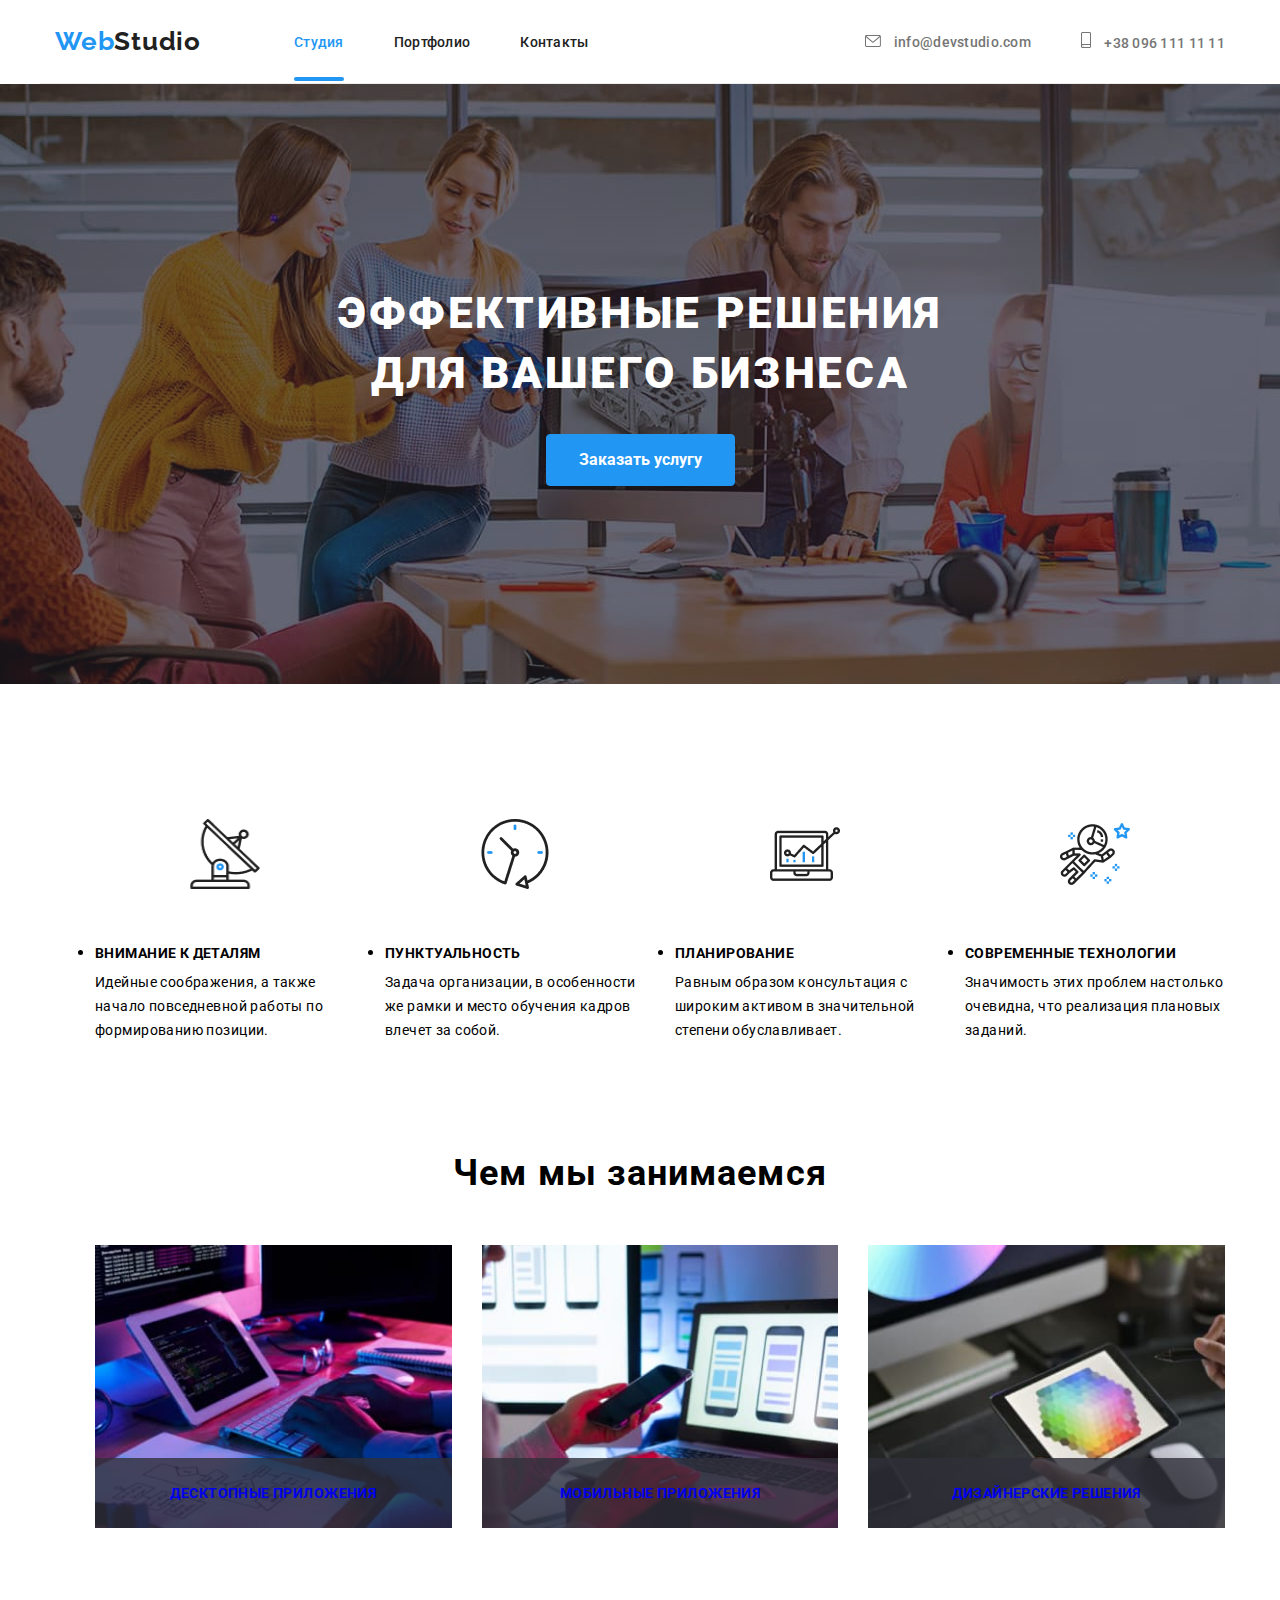
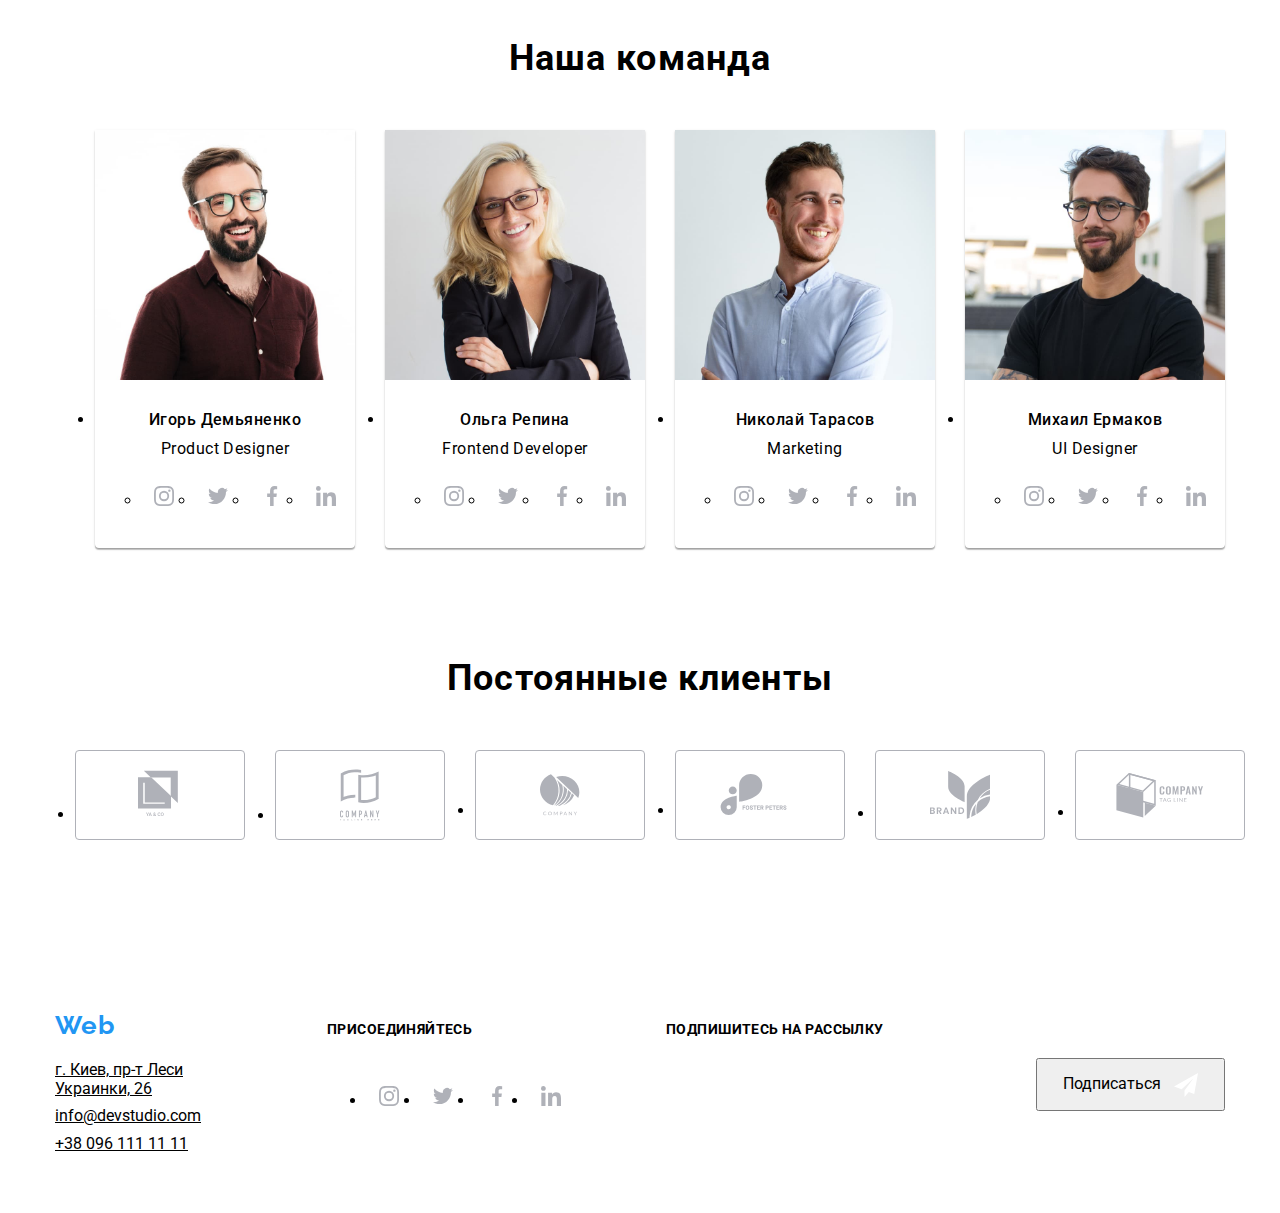
==== index.html @ 20682ffe "Добавляет сасс для героя" ====
<!DOCTYPE html>
<html lang="ru">
  <head>
    <meta charset="UTF-8" />
    <meta name="viewport" content="width=device-width, initial-scale=1.0" />
    <title>WebStudio</title>
    <link
      href="https://fonts.googleapis.com/css2?family=Raleway:wght@700&family=Roboto:wght@400;500;700;900&display=swap"
      rel="stylesheet"
    />
    <link
      rel="stylesheet"
      href="https://cdnjs.cloudflare.com/ajax/libs/modern-normalize/1.0.0/modern-normalize.css"
    />
    <link rel="stylesheet" href="./css/main.min.css" />
    <link rel="stylesheet" href="./css/styles.css" />
  </head>

  <body>
    <header>
      <div class="container header-wrap">
        <nav class="main-nav">
          <a class="logo logo-header" href="/"
            ><span class="logo-color">Web</span>Studio
          </a>
          <ul class="navigation">
            <li class="navigation-item">
              <a class="navigation-link current" href="./index.html">Студия</a>
            </li>
            <li class="navigation-item">
              <a class="navigation-link" href="./portfolio.html">Портфолио</a>
            </li>
            <li class="navigation-item">
              <a class="navigation-link" href="#contacts">Контакты</a>
            </li>
          </ul>
        </nav>
        <ul class="contacts">
          <li class="contacts-item">
            <a class="contacts-link" href="mailto:info@devstudio.com">
              <svg class="contact-icon" width="16" height="12">
                <use href="./images/sprite.svg#icon-envelope"></use>
              </svg>
              info@devstudio.com</a
            >
          </li>
          <li class="contacts-item">
            <a class="contacts-link" href="tel:+380961111111">
              <svg class="contact-icon" width="10" height="16">
                <use href="./images/sprite.svg#icon-smartphone"></use>
              </svg>
              +38 096 111 11 11</a
            >
          </li>
        </ul>
      </div>
    </header>

    <main>
      <!--Hero-->
      <section class="hero">
        <h1 class="hero-title">Эффективные решения для вашего бизнеса</h1>
        <button class="hero-button" type="button" data-modal-open>
          Заказать услугу
        </button>
        <div class="backdrop is-hidden" data-modal>
          <div class="modal">
            <button type="button" class="close-modal" data-modal-close>
              <img src="./images/close-button.svg" alt="Закрыть окно" />
            </button>

            <p class="form-title">Оставьте свои данные, мы вам перезвоним</p>
            <form class="recall-form">
              <div class="form-field">
                <label for="name" class="form-label">Имя</label>
                <input
                  id="name"
                  class="form-input"
                  type="text"
                  name="name"
                  placeholder=" "
                  required
                />
                <svg class="input-icon" width="18" height="18">
                  <use href="./images/sprite.svg#icon-name"></use>
                </svg>
              </div>

              <div class="form-field">
                <label for="tel" class="form-label">Телефон</label>
                <input
                  id="tel"
                  class="form-input"
                  type="tel"
                  name="tel"
                  placeholder=" "
                  required
                />
                <svg class="input-icon" width="18" height="18">
                  <use href="./images/sprite.svg#icon-phone"></use>
                </svg>
              </div>

              <div class="form-field">
                <label for="email" class="form-label">Почта</label>
                <input
                  id="email"
                  class="form-input"
                  type="email"
                  name="email"
                  placeholder=" "
                  required
                />
                <svg class="input-icon" width="18" height="18">
                  <use href="./images/sprite.svg#icon-email"></use>
                </svg>
              </div>

              <div class="form-field">
                <label for="comment" class="form-label">Комментарий</label>
                <textarea
                  id="comment"
                  class="form-comment"
                  name="comment"
                  placeholder="Введите текст"
                ></textarea>
              </div>

              <label class="checkbox-label">
                <input class="custom-checkbox" type="checkbox" />
                <span class="icon"></span>
                Соглашаюсь с рассылкой и принимаю
                <a class="checkbox-link" href="">Условия договора</a>
              </label>

              <button class="button form-button" type="submit">
                Отправить
              </button>
            </form>
          </div>
        </div>
      </section>
      <div></div>
      <!--Benefits-->
      <section class="benefits section">
        <div class="container">
          <h2 class="visually-hidden">Наши преимущества</h2>
          <ul class="list benefit-list">
            <li class="item benefit-item icon-details">
              <h3 class="benefit-title">Внимание к деталям</h3>
              <p class="text benefit-text">
                Идейные соображения, а также начало повседневной работы по
                формированию позиции.
              </p>
            </li>
            <li class="item benefit-item icon-in-time">
              <h3 class="benefit-title">Пунктуальность</h3>
              <p class="text benefit-text">
                Задача организации, в особенности же рамки и место обучения
                кадров влечет за собой.
              </p>
            </li>
            <li class="item benefit-item icon-planning">
              <h3 class="benefit-title">Планирование</h3>
              <p class="text benefit-text">
                Равным образом консультация с широким активом в значительной
                степени обуславливает.
              </p>
            </li>
            <li class="item benefit-item icon-technology">
              <h3 class="benefit-title">Современные технологии</h3>
              <p class="text benefit-text">
                Значимость этих проблем настолько очевидна, что реализация
                плановых заданий.
              </p>
            </li>
          </ul>
        </div>
      </section>
      <!--Projects-->
      <section class="section">
        <div class="container">
          <h2 class="work-title">Чем мы занимаемся</h2>
          <ul class="list work-list">
            <li class="item work-item">
              <a class="link" href="">
                <img
                  src="./images/code.jpg"
                  alt="Фото как мы пишем код"
                  width="370"
                  height="294"
                />
                <p class="work-description">Десктопные приложения</p>
              </a>
            </li>
            <li class="item work-item">
              <a class="link" href="">
                <img
                  src="./images/mobile.jpg"
                  alt="Фото как пишем на мобильный устройства"
                  width="370"
                  height="294"
                />
                <p class="work-description">Мобильные приложения</p>
              </a>
            </li>
            <li class="item work-item">
              <a class="link" href="">
                <img
                  src="./images/grafic.jpg"
                  alt="Фото нашей графики"
                  width="370"
                  height="294"
                />
                <p class="work-description">Дизайнерские решения</p>
              </a>
            </li>
          </ul>
        </div>
      </section>
      <!--Our team-->
      <section class="team section">
        <div class="container">
          <h2 class="team-title">Наша команда</h2>
          <ul class="list team-list">
            <li class="item">
              <img
                class="team-photo"
                src="./images/demyanenko.jpg"
                alt="На фото Игорь Демьяненко"
                width="270"
                height="260"
              />
              <h3 class="name-title">Игорь Демьяненко</h3>
              <p class="text profession">Product Designer</p>
              <ul class="list social-list">
                <li class="social-item">
                  <a
                    class="social-link"
                    href="https://www.instagram.com/"
                    aria-label="Instagram"
                    target="_blank"
                    rel="noopener noreferrer"
                  >
                    <svg class="social-icon" width="20" height="20">
                      <use href="./images/sprite.svg#icon-instagram"></use>
                    </svg>
                  </a>
                </li>
                <li class="social-item">
                  <a
                    class="social-link"
                    href="https://twitter.com/"
                    aria-label="Twitter"
                    target="_blank"
                    rel="noopener noreferrer"
                  >
                    <svg class="social-icon" width="20" height="20">
                      <use href="./images/sprite.svg#icon-twitter"></use>
                    </svg>
                  </a>
                </li>
                <li class="social-item">
                  <a
                    class="social-link"
                    href="https://www.facebook.com/"
                    aria-label="Facebook"
                    target="_blank"
                    rel="noopener noreferrer"
                  >
                    <svg class="social-icon" width="20" height="20">
                      <use href="./images/sprite.svg#icon-facebook"></use>
                    </svg>
                  </a>
                </li>
                <li class="social-item">
                  <a
                    class="social-link"
                    href="https://www.linkedin.com/"
                    aria-label="Linkedin"
                    target="_blank"
                    rel="noopener noreferrer"
                  >
                    <svg class="social-icon" width="20" height="20">
                      <use href="./images/sprite.svg#icon-linkedin"></use>
                    </svg>
                  </a>
                </li>
              </ul>
            </li>
            <li class="item">
              <img
                class="team-photo"
                src="./images/repina.jpg"
                alt="На фото Ольга Репина"
                width="270"
                height="260"
              />
              <h3 class="name-title">Ольга Репина</h3>
              <p class="text profession">Frontend Developer</p>
              <ul class="list social-list">
                <li class="social-item">
                  <a
                    class="social-link"
                    href="https://www.instagram.com/"
                    aria-label="Instagram"
                    target="_blank"
                    rel="noopener noreferrer"
                  >
                    <svg class="social-icon" width="20" height="20">
                      <use href="./images/sprite.svg#icon-instagram"></use>
                    </svg>
                  </a>
                </li>
                <li class="social-item">
                  <a
                    class="social-link"
                    href="https://twitter.com/"
                    aria-label="Twitter"
                    target="_blank"
                    rel="noopener noreferrer"
                  >
                    <svg class="social-icon" width="20" height="20">
                      <use href="./images/sprite.svg#icon-twitter"></use>
                    </svg>
                  </a>
                </li>
                <li class="social-item">
                  <a
                    class="social-link"
                    href="https://www.facebook.com/"
                    aria-label="Facebook"
                    target="_blank"
                    rel="noopener noreferrer"
                  >
                    <svg class="social-icon" width="20" height="20">
                      <use href="./images/sprite.svg#icon-facebook"></use>
                    </svg>
                  </a>
                </li>
                <li class="social-item">
                  <a
                    class="social-link"
                    href="https://www.linkedin.com/"
                    aria-label="Linkedin"
                    target="_blank"
                    rel="noopener noreferrer"
                  >
                    <svg class="social-icon" width="20" height="20">
                      <use href="./images/sprite.svg#icon-linkedin"></use>
                    </svg>
                  </a>
                </li>
              </ul>
            </li>
            <li class="item">
              <img
                class="team-photo"
                src="./images/tarasov.jpg"
                alt="На фото Николай Тарасов"
                width="270"
                height="260"
              />
              <h3 class="name-title">Николай Тарасов</h3>
              <p class="text profession">Marketing</p>
              <ul class="list social-list">
                <li class="social-item">
                  <a
                    class="social-link"
                    href="https://www.instagram.com/"
                    aria-label="Instagram"
                    target="_blank"
                    rel="noopener noreferrer"
                  >
                    <svg class="social-icon" width="20" height="20">
                      <use href="./images/sprite.svg#icon-instagram"></use>
                    </svg>
                  </a>
                </li>
                <li class="social-item">
                  <a
                    class="social-link"
                    href="https://twitter.com/"
                    aria-label="Twitter"
                    target="_blank"
                    rel="noopener noreferrer"
                  >
                    <svg class="social-icon" width="20" height="20">
                      <use href="./images/sprite.svg#icon-twitter"></use>
                    </svg>
                  </a>
                </li>
                <li class="social-item">
                  <a
                    class="social-link"
                    href="https://www.facebook.com/"
                    aria-label="Facebook"
                    target="_blank"
                    rel="noopener noreferrer"
                  >
                    <svg class="social-icon" width="20" height="20">
                      <use href="./images/sprite.svg#icon-facebook"></use>
                    </svg>
                  </a>
                </li>
                <li class="social-item">
                  <a
                    class="social-link"
                    href="https://www.linkedin.com/"
                    aria-label="Linkedin"
                    target="_blank"
                    rel="noopener noreferrer"
                  >
                    <svg class="social-icon" width="20" height="20">
                      <use href="./images/sprite.svg#icon-linkedin"></use>
                    </svg>
                  </a>
                </li>
              </ul>
            </li>
            <li class="item">
              <img
                class="team-photo"
                src="./images/ermakov.jpg"
                alt="На фото Михаил Ермаков"
                width="270"
                height="260"
              />
              <h3 class="name-title">Михаил Ермаков</h3>
              <p class="text profession">UI Designer</p>
              <ul class="list social-list">
                <li class="social-item">
                  <a
                    class="social-link"
                    href="https://www.instagram.com/"
                    aria-label="Instagram"
                    target="_blank"
                    rel="noopener noreferrer"
                  >
                    <svg class="social-icon" width="20" height="20">
                      <use href="./images/sprite.svg#icon-instagram"></use>
                    </svg>
                  </a>
                </li>
                <li class="social-item">
                  <a
                    class="social-link"
                    href="https://twitter.com/"
                    aria-label="Twitter"
                    target="_blank"
                    rel="noopener noreferrer"
                  >
                    <svg class="social-icon" width="20" height="20">
                      <use href="./images/sprite.svg#icon-twitter"></use>
                    </svg>
                  </a>
                </li>
                <li class="social-item">
                  <a
                    class="social-link"
                    href="https://www.facebook.com/"
                    aria-label="Facebook"
                    target="_blank"
                    rel="noopener noreferrer"
                  >
                    <svg class="social-icon" width="20" height="20">
                      <use href="./images/sprite.svg#icon-facebook"></use>
                    </svg>
                  </a>
                </li>
                <li class="social-item">
                  <a
                    class="social-link"
                    href="https://www.linkedin.com/"
                    aria-label="Linkedin"
                    target="_blank"
                    rel="noopener noreferrer"
                  >
                    <svg class="social-icon" width="20" height="20">
                      <use href="./images/sprite.svg#icon-linkedin"></use>
                    </svg>
                  </a>
                </li>
              </ul>
            </li>
          </ul>
        </div>
      </section>
      <!--Regular customer-->
      <section class="section">
        <div class="container">
          <h2 class="customer-title">Постоянные клиенты</h2>
          <ul class="list customer-list">
            <li class="customer-item">
              <a href="" class="link customer-link">
                <svg class="customer-icon" width="44" height="50">
                  <use href="./images/sprite.svg#icon-logo_1"></use>
                </svg>
              </a>
            </li>
            <li class="customer-item">
              <a href="" class="link customer-link">
                <svg class="customer-icon" width="40" height="52">
                  <use href="./images/sprite.svg#icon-logo_2"></use>
                </svg>
              </a>
            </li>
            <li class="customer-item">
              <a href="" class="link customer-link">
                <svg class="customer-icon" width="40" height="42">
                  <use href="./images/sprite.svg#icon-logo_3"></use>
                </svg>
              </a>
            </li>
            <li class="customer-item">
              <a href="" class="link customer-link">
                <svg class="customer-icon" width="80" height="42">
                  <use href="./images/sprite.svg#icon-logo_4"></use>
                </svg>
              </a>
            </li>
            <li class="customer-item">
              <a href="" class="link customer-link">
                <svg class="customer-icon" width="60" height="48">
                  <use href="./images/sprite.svg#icon-logo_5"></use>
                </svg>
              </a>
            </li>
            <li class="customer-item">
              <a href="" class="link customer-link">
                <svg class="customer-icon" width="88" height="45">
                  <use href="./images/sprite.svg#icon-logo_6"></use>
                </svg>
              </a>
            </li>
          </ul>
        </div>
      </section>
    </main>
    <!--Footer-->
    <footer>
      <div class="container flex">
        <div class="footer-wrap contact-wrap" id="contacts">
          <a class="link logo logo-footer" href="/">
            <span class="logo-color">Web</span>Studio
          </a>
          <address>
            <a
              class="address link"
              href="https://goo.gl/maps/uTAoeyb3CEd54Pja7"
              target="_blank"
              >г. Киев, пр-т Леси Украинки, 26</a
            >
          </address>
          <a class="footer-contact link" href="mailto:info@devstudio.com"
            >info@devstudio.com</a
          >
          <a class="footer-contact link" href="tel:+380961111111"
            >+38 096 111 11 11</a
          >
        </div>
        <div class="join-us footer-wrap">
          <p class="join-us-text">присоединяйтесь</p>
          <ul class="list social-list">
            <li class="social-item">
              <a
                class="social-link"
                href="https://www.instagram.com/"
                aria-label="Instagram"
                target="_blank"
                rel="noopener noreferrer"
              >
                <svg class="social-icon" width="20" height="20">
                  <use href="./images/sprite.svg#icon-instagram"></use>
                </svg>
              </a>
            </li>
            <li class="social-item">
              <a
                class="social-link"
                href="https://twitter.com/"
                aria-label="Twitter"
                target="_blank"
                rel="noopener noreferrer"
              >
                <svg class="social-icon" width="20" height="20">
                  <use href="./images/sprite.svg#icon-twitter"></use>
                </svg>
              </a>
            </li>
            <li class="social-item">
              <a
                class="social-link"
                href="https://www.facebook.com/"
                aria-label="Facebook"
                target="_blank"
                rel="noopener noreferrer"
              >
                <svg class="social-icon" width="20" height="20">
                  <use href="./images/sprite.svg#icon-facebook"></use>
                </svg>
              </a>
            </li>
            <li class="social-item">
              <a
                class="social-link"
                href="https://www.linkedin.com/"
                aria-label="Linkedin"
                target="_blank"
                rel="noopener noreferrer"
              >
                <svg class="social-icon" width="20" height="20">
                  <use href="./images/sprite.svg#icon-linkedin"></use>
                </svg>
              </a>
            </li>
          </ul>
        </div>
        <div class="footer-wrap subscribe">
          <p class="subscribe-text">Подпишитесь на рассылку</p>
          <div class="subscribe-wrap">
            <input class="subscribe-input" type="email" placeholder="E-mail" />
            <button class="button subscribe-btn" type="button">
              Подписаться
              <svg class="icon-send" width="24" height="24">
                <use href="./images/sprite.svg#icon-send"></use>
              </svg>
            </button>
          </div>
        </div>
      </div>
    </footer>

    <script src="./js/modal.js"></script>
  </body>
</html>
---- css/main.min.css ----
.navigation-link,.logo,.contacts-link{text-decoration:none;-webkit-transition:color 250ms cubic-bezier(0.4, 0, 0.2, 1);transition:color 250ms cubic-bezier(0.4, 0, 0.2, 1)}.navigation,.contacts{padding:0;margin:0;list-style:none}.hero-button,.form-button{display:inline-block;padding-top:10px;padding-bottom:10px;font-weight:700;font-size:16px;line-height:1.87;color:#fff;background-color:#2196f3;border:1px solid #2196f3;border-radius:4px;-webkit-transition:background-color 250ms cubic-bezier(0.4, 0, 0.2, 1),color 250ms cubic-bezier(0.4, 0, 0.2, 1);transition:background-color 250ms cubic-bezier(0.4, 0, 0.2, 1),color 250ms cubic-bezier(0.4, 0, 0.2, 1)}html{-webkit-box-sizing:border-box;box-sizing:border-box}*,*::before,*::after{-webkit-box-sizing:inherit;box-sizing:inherit}h1,h2,h3,h4,h5{margin-top:0}p{margin:0}img{display:block;max-width:100%;height:auto}body{font-family:"Roboto", sans-serif;color:var(--title-text-color);background-color:var(--white)}.container{padding-right:15px;padding-left:15px;margin-right:auto;margin-left:auto;width:1200px}.header-wrap{display:-webkit-box;display:-ms-flexbox;display:flex;-webkit-box-pack:center;-ms-flex-pack:center;justify-content:center;-webkit-box-align:center;-ms-flex-align:center;align-items:center;border-bottom:1px solid #ececec}.main-nav{display:-webkit-box;display:-ms-flexbox;display:flex;-webkit-box-pack:none;-ms-flex-pack:none;justify-content:none;-webkit-box-align:center;-ms-flex-align:center;align-items:center}.navigation{display:-webkit-box;display:-ms-flexbox;display:flex;margin-left:93px}.navigation-item:not(:last-child){margin-right:50px}.navigation-link{position:relative;display:block;padding-top:32px;padding-bottom:32px;font-weight:500;font-size:14px;line-height:1.142;letter-spacing:0.02em;color:#212121}.navigation-link:hover,.navigation-link:focus{color:#2196f3}.navigation-link::after{position:absolute;bottom:0;left:0;content:"";display:block;width:100%;height:4px;background-color:#2196f3;border-radius:2px;-webkit-transform:scale(0);transform:scale(0);-webkit-transition:-webkit-transform 250ms cubic-bezier(0.4, 0, 0.2, 1);transition:-webkit-transform 250ms cubic-bezier(0.4, 0, 0.2, 1);transition:transform 250ms cubic-bezier(0.4, 0, 0.2, 1);transition:transform 250ms cubic-bezier(0.4, 0, 0.2, 1), -webkit-transform 250ms cubic-bezier(0.4, 0, 0.2, 1)}.navigation-link.current{color:#2196f3}.navigation-link:hover::after,.navigation-link.current::after{-webkit-transform:scale(1);transform:scale(1)}.logo{font-family:"Raleway", sans-serif;font-weight:700;font-size:26px;line-height:1.192;letter-spacing:0.03em}.logo-color{color:#2196f3}.logo-header{color:#212121}.logo-footer{color:#fff;margin-bottom:20px}.contacts{display:-webkit-box;display:-ms-flexbox;display:flex;-webkit-box-pack:none;-ms-flex-pack:none;justify-content:none;-webkit-box-align:center;-ms-flex-align:center;align-items:center;margin-left:auto}.contacts-item+.contacts-item{margin-left:50px}.contacts-link{display:block;padding-top:32px;padding-bottom:32px;font-weight:500;font-size:14px;line-height:1.142;letter-spacing:0.02em;color:#757575}.contacts-link:hover,.contacts-link:focus{color:#2196f3}.contact-icon{margin-right:10px;fill:currentColor}.hero{height:600px;max-width:1600px;margin-right:auto;margin-left:auto;padding-top:200px;padding-bottom:200px;text-align:center;background-color:#2f303a;background-image:-webkit-gradient(linear, left top, right top, from(rgba(47,48,58,0.4)), to(rgba(47,48,58,0.4))),url("../images/hero_optimazed.jpg");background-image:linear-gradient(to right, rgba(47,48,58,0.4), rgba(47,48,58,0.4)),url("../images/hero_optimazed.jpg");background-repeat:no-repeat;background-size:cover;background-position:center}.hero-title{width:696px;margin-right:auto;margin-left:auto;margin-bottom:30px;font-weight:900;font-size:44px;line-height:1.36;letter-spacing:0.06em;text-transform:uppercase;color:#fff}.hero-button{padding-right:32px;padding-left:32px;color:#fff}.hero-button:hover,.hero-button:focus{color:#2196f3;background-color:#fff}.backdrop{position:fixed;z-index:3;left:0;top:0;width:100%;height:100%;background-color:rgba(0,0,0,0.2);opacity:1;-webkit-transition:opacity 250ms cubic-bezier(0.4, 0, 0.2, 1);transition:opacity 250ms cubic-bezier(0.4, 0, 0.2, 1)}.backdrop.is-hidden{opacity:0;pointer-events:none}.modal{position:absolute;z-index:5;left:50%;top:50%;-webkit-transform:translate(-50%, -50%) scale(1);transform:translate(-50%, -50%) scale(1);min-width:528px;min-height:581px;padding:40px;background-color:#fff;-webkit-box-shadow:0px 1px 3px rgba(0,0,0,0.12),0px 1px 1px rgba(0,0,0,0.14),0px 2px 1px rgba(0,0,0,0.2);box-shadow:0px 1px 3px rgba(0,0,0,0.12),0px 1px 1px rgba(0,0,0,0.14),0px 2px 1px rgba(0,0,0,0.2);border-radius:4px;-webkit-transition:-webkit-transform 250ms cubic-bezier(0.4, 0, 0.2, 1);transition:-webkit-transform 250ms cubic-bezier(0.4, 0, 0.2, 1);transition:transform 250ms cubic-bezier(0.4, 0, 0.2, 1);transition:transform 250ms cubic-bezier(0.4, 0, 0.2, 1), -webkit-transform 250ms cubic-bezier(0.4, 0, 0.2, 1)}.backdrop.is-hidden .modal{-webkit-transform:translate(-50%, -50%) scale(0.5);transform:translate(-50%, -50%) scale(0.5)}.close-modal{position:absolute;right:8px;top:8px;width:30px;height:30px;display:-webkit-box;display:-ms-flexbox;display:flex;-webkit-box-pack:center;-ms-flex-pack:center;justify-content:center;-webkit-box-align:center;-ms-flex-align:center;align-items:center;background-color:#fff;border-radius:50%;border:1px solid rgba(0,0,0,0.1)}.close-modal:hover{background-color:#2196f3}.form-title{margin-bottom:12px;font-weight:700;font-size:20px;line-height:1.5;letter-spacing:0.03em;color:#212121}.recall-form{text-align:left}.form-field{position:relative;margin-bottom:10px}.form-field:nth-last-of-type(2){margin-bottom:20px}.form-label{display:inline-block;margin-bottom:4px;font-size:12px;line-height:1.16;letter-spacing:0.01em;color:#757575}.form-input{width:100%;padding:12px;padding-left:42px;-webkit-transition:250ms cubic-bezier(0.4, 0, 0.2, 1);transition:250ms cubic-bezier(0.4, 0, 0.2, 1);border:1px solid rgba(33,33,33,0.2);-webkit-box-sizing:border-box;box-sizing:border-box;border-radius:4px}.form-input:focus,.form-input:hover{cursor:pointer;border:1px solid #2196f3}.form-input:focus{outline:1px auto #2196f3}.form-comment{width:100%;height:120px;-webkit-transition:250ms cubic-bezier(0.4, 0, 0.2, 1);transition:250ms cubic-bezier(0.4, 0, 0.2, 1);resize:none;padding:12px;border:1px solid rgba(33,33,33,0.2);-webkit-box-sizing:border-box;box-sizing:border-box;border-radius:4px}.form-comment:focus,.form-comment:hover{cursor:pointer;border:1px solid #2196f3}.form-comment:focus{outline:1px auto #2196f3}.form-comment::-webkit-input-placeholder{font-size:14px;line-height:1.14;letter-spacing:0.01em;color:rgba(117,117,117,0.5)}.form-comment:-ms-input-placeholder{font-size:14px;line-height:1.14;letter-spacing:0.01em;color:rgba(117,117,117,0.5)}.form-comment::-ms-input-placeholder{font-size:14px;line-height:1.14;letter-spacing:0.01em;color:rgba(117,117,117,0.5)}.form-comment::placeholder{font-size:14px;line-height:1.14;letter-spacing:0.01em;color:rgba(117,117,117,0.5)}.input-icon{position:absolute;left:15px;top:35px}.form-input:focus ~ .input-icon,.form-input:hover ~ .input-icon{fill:#2196f3}.form-button{display:block;margin-left:auto;margin-right:auto;padding-right:54px;padding-left:54px;-webkit-box-shadow:0px 4px 4px rgba(0,0,0,0.15);box-shadow:0px 4px 4px rgba(0,0,0,0.15)}
/*# sourceMappingURL=main.min.css.map */
---- css/styles.css ----
/* Палитра
цвет текста color: #757575;
цвет заголовков color: #212121;
цвет акцента color: #2196F3;
цвет фона main: #E5E5E5;
цвет шапки и заголовка героя:#FFFFFF;
цвет фона футера и геря: #2F303A;
цвет фильтров:#F5F4FA;
цвет контактов в футере:rgba(255, 255, 255, 0.6);
 */

/* :root {
  --primary-text-color: #757575;
  --title-text-color: #212121;
  --accent-color: #2196f3;
  --white: #ffffff;
  --footer-contact-color: rgba(255, 255, 255, 0.6);
  --bg-dark: #2f303a;
  --secondary-bg-color: #f5f4fa;
} */

/* html {
  box-sizing: border-box;
}

*,
*::before,
*::after {
  box-sizing: inherit;
} */

/* h1,
h2,
h3,
h4,
h5 {
  margin-top: 0;
}

p {
  margin: 0;
}

img {
  display: block;
  max-width: 100%;
  height: auto;
}

body {
  font-family: "Roboto", sans-serif;
  color: var(--title-text-color);

  background-color: var(--white);
}

.link {
  text-decoration: none;

  transition: color 250ms cubic-bezier(0.4, 0, 0.2, 1);
}

.list {
  padding: 0;
  margin: 0;

  list-style: none;
}

.container {
  padding-right: 15px;
  padding-left: 15px;
  margin-right: auto;
  margin-left: auto;

  width: 1200px;
} */

/* .logo-color {
  color: var(--accent-color);
} */

/* .logo {
  font-family: "Raleway", sans-serif;
  font-weight: 700;
  font-size: 26px;
  line-height: 1.192;
  letter-spacing: 0.03em;
} */
/* .logo-header {
  color: var(--title-text-color);
} */

/* .navigation {
  display: flex;
  margin-left: 93px;
} */

/* .navigation-item:not(:last-child) {
  margin-right: 50px;
} */

/* .navigation-link, */
/* .contacts-link {
  display: block;
  padding-top: 32px;
  padding-bottom: 32px;
} */

/* .navigation-link {
  position: relative;
} */

/* .navigation-link:hover::after,
.navigation-link.current::after {
  transform: scale(1);
} */

/* .navigation-link.current {
  color: var(--accent-color);
} */

/* .navigation-link::after {
  position: absolute;
  bottom: 0;
  left: 0;
  content: "";
  display: block;
  width: 100%;
  height: 4px;

  background-color: var(--accent-color);
  border-radius: 2px;
  transform: scale(0);
  transition: transform 250ms cubic-bezier(0.4, 0, 0.2, 1);
} */

.text {
  color: var(--primary-text-color);
}

/* .contacts {
  display: flex;
  margin-left: auto;
  align-items: center;
} */

/* .contacts-item + .contacts-item {
  margin-left: 50px;
} */

/* .contacts-link {
  color: var(--primary-text-color);
} */

/* .navigation-link, */
/* .contacts-link {
  font-weight: 500;
  font-size: 14px;
  line-height: 1.142;
  letter-spacing: 0.02em;
} */

/* .contact-icon {
  margin-right: 10px;

  fill: currentColor;
} */

/* .navigation-link:hover,
.contacts-link:hover, */
/* .navigation-link:focus, */
/* .contacts-link:focus {
  color: var(--accent-color);
} */

/* .main-nav {
  display: flex;
  align-items: center;
} */

/* .header-wrap {
  display: flex;
  align-items: center;

  border-bottom: 1px solid #ececec;
} */

.address
/* .logo-footer  */ {
  color: var(--white);
}

/* .logo-footer {
  margin-bottom: 20px;
} */

.address {
  display: inline-block;

  font-style: normal;
}
.footer-contact {
  color: var(--footer-contact-color);
}

.address,
.footer-contact:not(:last-child) {
  margin-bottom: 9px;
}

.footer-contact:hover,
.address:hover,
.footer-contact:focus,
.address:focus {
  color: var(--accent-color);
}

footer {
  padding-top: 60px;
  padding-bottom: 60px;

  background-color: var(--bg-dark);
}

.footer-wrap {
  display: flex;
  flex-direction: column;
}

.contact-wrap {
  margin-right: 70px;
}

.join-us {
  margin-right: 93px;
}
.join-us-text,
.subscribe-text {
  margin-bottom: 20px;

  font-weight: 700;
  font-size: 14px;
  line-height: 1.14;
  letter-spacing: 0.03em;
  text-transform: uppercase;

  color: var(--white);
}

.join-us .social-link {
  --color1: var(--white);
  background-color: rgba(255, 255, 255, 0.1);

  transition: color 250ms cubic-bezier(0.4, 0, 0.2, 1),
    background-color 250ms cubic-bezier(0.4, 0, 0.2, 1);
}

.subscribe-input {
  width: 358px;
  padding: 16px;
  color: var(--white);

  background-color: transparent;
  border: 1px solid rgba(255, 255, 255, 0.3);
  border-radius: 4px;
}

.subscribe-input::placeholder {
  font-size: 16px;
  line-height: 1.25;

  letter-spacing: 0.03em;

  color: rgba(255, 255, 255, 0.6);
}

.subscribe {
  margin-right: auto;
}

.subscribe-wrap {
  display: flex;
}
.subscribe-btn {
  position: relative;
  display: inline-block;

  margin-left: 12px;
  padding-left: 25px;
  padding-right: 62px;

  transition: color 250ms cubic-bezier(0.4, 0, 0.2, 1),
    background-color 250ms cubic-bezier(0.4, 0, 0.2, 1);
}

.subscribe-btn:hover,
.subscribe-btn:focus,
.subscribe-btn:hover .icon-send,
.subscribe-btn:focus .icon-send {
  color: var(--accent-color);
  background-color: var(--white);
  --color2: var(--accent-color);
}

.icon-send {
  position: absolute;

  top: 50%;
  right: 25px;
  transform: translateY(-50%);

  transition: 250ms cubic-bezier(0.4, 0, 0.2, 1);
}

/* .hero-title, */
/* .hero-button {
  color: var(--white);
} */

/* .hero-title {
  width: 696px;

  margin-right: auto;
  margin-left: auto;
  margin-bottom: 30px;

  font-weight: 900;
  font-size: 44px;
  line-height: 1.36;
  letter-spacing: 0.06em;
  text-transform: uppercase;
} */

/* .button {
  display: inline-block;

  padding-top: 10px;
  padding-bottom: 10px;

  font-weight: 700;
  font-size: 16px;
  line-height: 1.87;
  color: var(--white);

  background-color: var(--accent-color);
  border: 1px solid var(--accent-color);
  border-radius: 4px;

  transition: background-color 250ms cubic-bezier(0.4, 0, 0.2, 1),
    color 250ms cubic-bezier(0.4, 0, 0.2, 1);
} */

/* .hero-button:hover,
.hero-button:focus {
  color: var(--accent-color);
  background-color: var(--white);
} */

/* .hero-button {
  padding-right: 32px;
  padding-left: 32px;
} */

/* .hero {
  height: 600px;
  max-width: 1600px;
  margin-right: auto;
  margin-left: auto;

  padding-top: 200px;
  padding-bottom: 200px;

  text-align: center;

  background-color: var(--bg-dark);
  background-image: linear-gradient(
      to right,
      rgba(47, 48, 58, 0.4),
      rgba(47, 48, 58, 0.4)
    ),
    url("../images/hero_optimazed.jpg");
  background-repeat: no-repeat;
  background-size: cover;
  background-position: center;
} */

.benefits .visually-hidden,
.gallery .visually-hidden {
  position: absolute !important;
  clip: rect(1px 1px 1px 1px);
  clip: rect(1px, 1px, 1px, 1px);
  padding: 0 !important;
  border: 0 !important;
  height: 1px !important;
  width: 1px !important;
  overflow: hidden;
}

.section.benefits,
.section.gallery {
  padding-top: 94px;
}
.section {
  padding-bottom: 94px;
}

.benefit-title {
  margin-bottom: 10px;
  margin-top: 30px;

  font-weight: 700;
  font-size: 14px;
  line-height: 1.142;
  letter-spacing: 0.03em;
  text-transform: uppercase;
}

.benefit-text {
  margin-bottom: 0;

  font-size: 14px;
  line-height: 1.71;
  letter-spacing: 0.03em;
}

.benefit-list {
  display: flex;
  flex-wrap: wrap;
}

.benefit-list > .item {
  width: calc((100% - 90px) / 4);
}

.benefit-list .item + .item {
  margin-left: 30px;
}

.benefit-item::before {
  display: block;
  height: 120px;
  content: "";

  background-color: var(--secondary-bg-color);
  background-repeat: no-repeat;
  background-position: center;
  background-size: 70px 70px;

  border-radius: 4px;
}

.icon-details::before {
  background-image: url("../images/antena.png");
}

.icon-in-time::before {
  background-image: url("../images/clock.png");
}

.icon-planning::before {
  background-image: url("../images/diagram.png");
}

.icon-technology::before {
  background-image: url("../images/astronaut.png");
}

.work-item {
  position: relative;
  z-index: 1;
}

.work-description {
  position: absolute;
  z-index: 2;
  left: 0;
  bottom: 0;

  display: flex;
  justify-content: center;
  align-items: center;
  height: 70px;
  width: 100%;

  font-weight: 700;
  font-size: 14px;
  line-height: 1.142;
  letter-spacing: 0.03em;
  text-transform: uppercase;

  color: var(--white);

  background-color: rgba(47, 48, 58, 0.8);
}

.team {
  background-color: var(--secondary-bg-color);
}

.team-photo {
  margin-bottom: 30px;
}

.name-title {
  margin-bottom: 10px;
}

.team-list {
  display: flex;
}

.team-list > .item {
  width: calc((100% - 90px) / 4);
  padding-bottom: 30px;

  background-color: var(--white);
  box-shadow: 0px 1px 3px rgba(0, 0, 0, 0.12), 0px 1px 1px rgba(0, 0, 0, 0.14),
    0px 2px 1px rgba(0, 0, 0, 0.2);
  border-radius: 0px 0px 4px 4px;
}

.team-list > .item:not(:last-child) {
  margin-right: 30px;
}

.social-list,
.customer-list {
  display: flex;
  justify-content: center;
}

.social-link {
  display: flex;
  justify-content: center;
  align-items: center;
  width: 44px;
  height: 44px;

  border-radius: 50%;
}

.team .social-link {
  background-color: var(--white);

  transition: background-color 250ms cubic-bezier(0.4, 0, 0.2, 1);
}
.customer-link .customer-icon {
  transition: color 250ms cubic-bezier(0.4, 0, 0.2, 1);
}
.customer-link {
  display: flex;
  justify-content: center;
  align-items: center;
  width: 170px;
  height: 90px;

  border: 1px solid #afb1b8;
  border-radius: 4px;

  transition: border 250ms cubic-bezier(0.4, 0, 0.2, 1);
}

.social-item:not(:last-child) {
  margin-right: 10px;
}

.customer-item:not(:last-child) {
  margin-right: 30px;
}

.social-link:hover,
.social-link:focus {
  background-color: var(--accent-color);
}

.social-link:hover .social-icon,
.social-link:focus .social-icon {
  --color1: var(--white);
}

.customer-link:hover,
.customer-link:focus {
  border: 1px solid var(--accent-color);
}

.customer-link:hover .customer-icon,
.customer-link:focus .customer-icon {
  --color1: var(--accent-color);
}

.work-list {
  display: flex;
}

.work-list .item {
  display: inline-block;
}

.work-list .item:not(:nth-child(3n)) {
  margin-right: 30px;
}

.work-title,
.team-title,
.customer-title {
  margin-bottom: 50px;

  font-weight: 700;
  font-size: 36px;
  line-height: 1.166;
  text-align: center;
  letter-spacing: 0.03em;
}

.name-title {
  font-weight: 500;
}

.name-title,
.profession {
  font-size: 16px;
  line-height: 1.1875;
  text-align: center;
  letter-spacing: 0.03em;
}

.profession {
  margin-bottom: 16px;
}

.flex {
  display: flex;
  justify-content: space-between;
  align-items: baseline;
}

.filter-button {
  display: inline-block;
  padding: 6px 22px;
  margin-bottom: 50px;

  font-family: inherit;
  font-weight: 500;
  font-size: 16px;
  line-height: 1.62;
  text-align: center;
  letter-spacing: 0.03em;
  color: var(--title-text-color);

  background-color: var(--secondary-bg-color);
  border: 1px solid transparent;
  border-radius: 4px;

  transition: background-color 250ms cubic-bezier(0.4, 0, 0.2, 1),
    color 250ms cubic-bezier(0.4, 0, 0.2, 1);
}

.filter-button:hover,
.filter-button:focus {
  background-color: var(--accent-color);
  color: var(--white);

  box-shadow: 0px 3px 1px rgba(0, 0, 0, 0.1), 0px 1px 2px rgba(0, 0, 0, 0.08),
    0px 2px 2px rgba(0, 0, 0, 0.12);
}

.filter-list {
  display: flex;
  justify-content: center;
}

.filter-list .item + .item {
  margin-left: 8px;
}
.examples {
  display: flex;
  flex-wrap: wrap;
  justify-content: space-between;
}
.examples > .item {
  width: calc((100% - 60px) / 3);
  margin-right: 30px;
  margin-bottom: 30px;

  background-color: var(--white);
}

.example-link {
  display: block;

  transition: box-shadow 250ms cubic-bezier(0.4, 0, 0.2, 1);
}

.example-link:hover,
.example-link:focus {
  box-shadow: 0px 1px 1px rgba(0, 0, 0, 0.12), 0px 4px 4px rgba(0, 0, 0, 0.06),
    1px 4px 6px rgba(0, 0, 0, 0.16);
}

.examples > .item:nth-child(3n) {
  margin-right: 0;
}

.examples > .item:nth-last-child(-n + 3) {
  margin-bottom: 0;
}

.example-content {
  padding-top: 20px;
  padding-right: 24px;
  padding-bottom: 20px;
  padding-left: 24px;

  border-left: 1px solid #eeeeee;
  border-bottom: 1px solid #eeeeee;
  border-right: 1px solid #eeeeee;
}

.example-title {
  margin-bottom: 4px;

  font-weight: 700;
  font-size: 18px;
  line-height: 2;
  letter-spacing: 0.06em;
  color: var(--title-text-color);
}

.exaple-text {
  font-size: 16px;
  line-height: 1.87;
  letter-spacing: 0.03em;
}

.example-thumb {
  position: relative;
  overflow: hidden;
}

.example-description {
  position: absolute;
  top: 0;
  left: 0;
  padding: 64px 24px;

  font-size: 18px;
  line-height: 1.56;
  letter-spacing: 0.03em;

  color: var(--white);
}

.example-overlay {
  position: absolute;
  top: 0;
  left: 0;

  width: 100%;
  height: 100%;

  transform: translateY(100%);
  opacity: 0;

  background-color: rgba(33, 150, 243, 0.9);

  transition: transform 250ms cubic-bezier(0.4, 0, 0.2, 1),
    opacity 250ms cubic-bezier(0.4, 0, 0.2, 1);
}

.example-link:hover .example-overlay,
.example-link:focus .example-overlay {
  transform: translateY(0);
  opacity: 1;
}

/* .backdrop {
  position: fixed;
  z-index: 3;
  left: 0;
  top: 0;
  width: 100%;
  height: 100%;

  background-color: rgba(0, 0, 0, 0.2);

  opacity: 1;
  transition: opacity 250ms cubic-bezier(0.4, 0, 0.2, 1);
}

.backdrop.is-hidden {
  opacity: 0;
  pointer-events: none;
} */

/* .modal {
  position: absolute;
  z-index: 5;
  left: 50%;
  top: 50%;
  transform: translate(-50%, -50%) scale(1);

  min-width: 528px;
  min-height: 581px;

  padding: 40px;

  background-color: var(--white);
  box-shadow: 0px 1px 3px rgba(0, 0, 0, 0.12), 0px 1px 1px rgba(0, 0, 0, 0.14),
    0px 2px 1px rgba(0, 0, 0, 0.2);
  border-radius: 4px;

  transition: transform 250ms cubic-bezier(0.4, 0, 0.2, 1);
} */

/* .backdrop.is-hidden .modal {
  transform: translate(-50%, -50%) scale(0.5);
} */

/* .close-modal {
  position: absolute;
  right: 8px;
  top: 8px;

  width: 30px;
  height: 30px;

  display: flex;
  justify-content: center;
  align-items: center;

  background-color: var(--white);
  border-radius: 50%;
  border: 1px solid rgba(0, 0, 0, 0.1);
} */

/* .close-modal:hover {
  background-color: var(--accent-color);
} */

/* .recall-form {
  text-align: left;
} */

/* .form-title {
  margin-bottom: 12px;

  font-weight: 700;
  font-size: 20px;
  line-height: 1.5;
  letter-spacing: 0.03em;

  color: var(--title-text-color);
} */

/* .form-field {
  position: relative;
  margin-bottom: 10px;
}

.form-field:nth-last-of-type(2) {
  margin-bottom: 20px;
} */

/* .form-label {
  display: inline-block;

  margin-bottom: 4px;
  font-size: 12px;
  line-height: 1.16;

  letter-spacing: 0.01em;

  color: var(--primary-text-color);
} */

/* .form-input,
.form-comment {
  width: 100%;

  padding: 12px;

  border: 1px solid rgba(33, 33, 33, 0.2);
  box-sizing: border-box;
  border-radius: 4px;
}

.form-input {
  padding-left: 42px;
  transition: 250ms cubic-bezier(0.4, 0, 0.2, 1);
} */

/* .form-input:focus,
.form-input:hover,
.form-comment:hover,
.form-comment:focus {
  cursor: pointer;
  border: 1px solid var(--accent-color);
} */

/* .form-comment:focus,
.form-input:focus {
  outline: 1px auto var(--accent-color);
} */

/* .input-icon {
  position: absolute;
  left: 15px;
  top: 35px;
}
.form-input:focus ~ .input-icon,
.form-input:hover ~ .input-icon {
  fill: var(--accent-color);
} */

/* .form-comment {
  height: 120px;
  transition: 250ms cubic-bezier(0.4, 0, 0.2, 1);
  resize: none;
} */

/* .form-comment::placeholder {
  font-size: 14px;
  line-height: 1.14;
  letter-spacing: 0.01em;

  color: rgba(117, 117, 117, 0.5);
} */

.checkbox-label {
  display: inline-flex;
  align-items: center;
  font-size: 14px;
  line-height: 1.71;
  letter-spacing: 0.03em;

  margin-bottom: 30px;

  color: var(--primary-text-color);
}

.checkbox-link {
  display: inline-block;

  margin-left: 5px;
  color: var(--accent-color);
  transition: 250ms cubic-bezier(0.4, 0, 0.2, 1);
}

.checkbox-link:hover,
.checkbox-link:focus {
  color: #1b78c4;
}

.custom-checkbox {
  -webkit-appearance: none;
  -moz-appearance: none;
  appearance: none;
  position: absolute;
}
.icon {
  display: inline-block;
  width: 16px;
  height: 15px;
  margin-right: 5px;

  border: 2px solid #2a2a2a;
  border-radius: 4px;
  background-color: transparent;

  transition: 250ms cubic-bezier(0.4, 0, 0.2, 1);
}

.custom-checkbox:checked + .icon {
  border-color: transparent;
  background-image: url("../images/icon_check.svg");
  background-size: contain;
  background-origin: border-box;
}

.form-button {
  display: block;
  margin-left: auto;
  margin-right: auto;
  padding-right: 54px;
  padding-left: 54px;

  box-shadow: 0px 4px 4px rgba(0, 0, 0, 0.15);
}

.form-button:hover,
.form-button:focus {
  background-color: #188ce8;
  cursor: pointer;
}
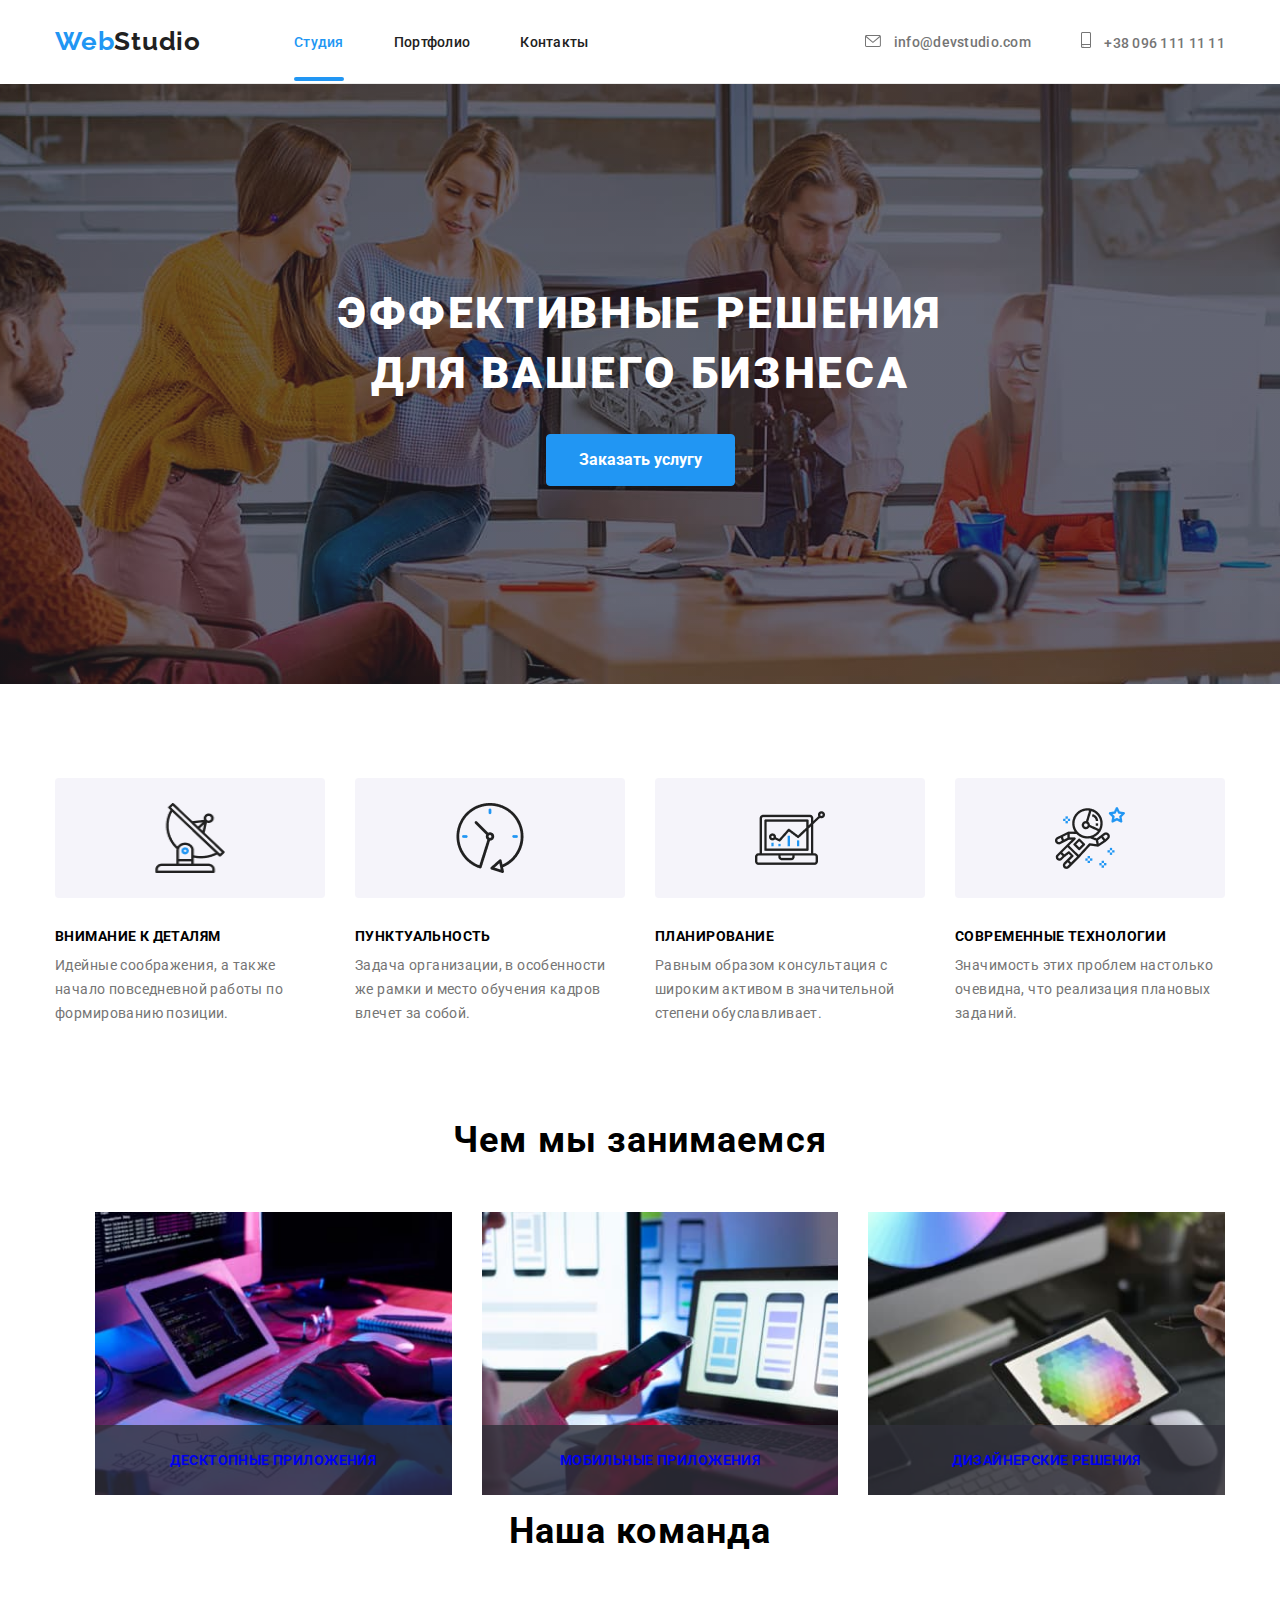
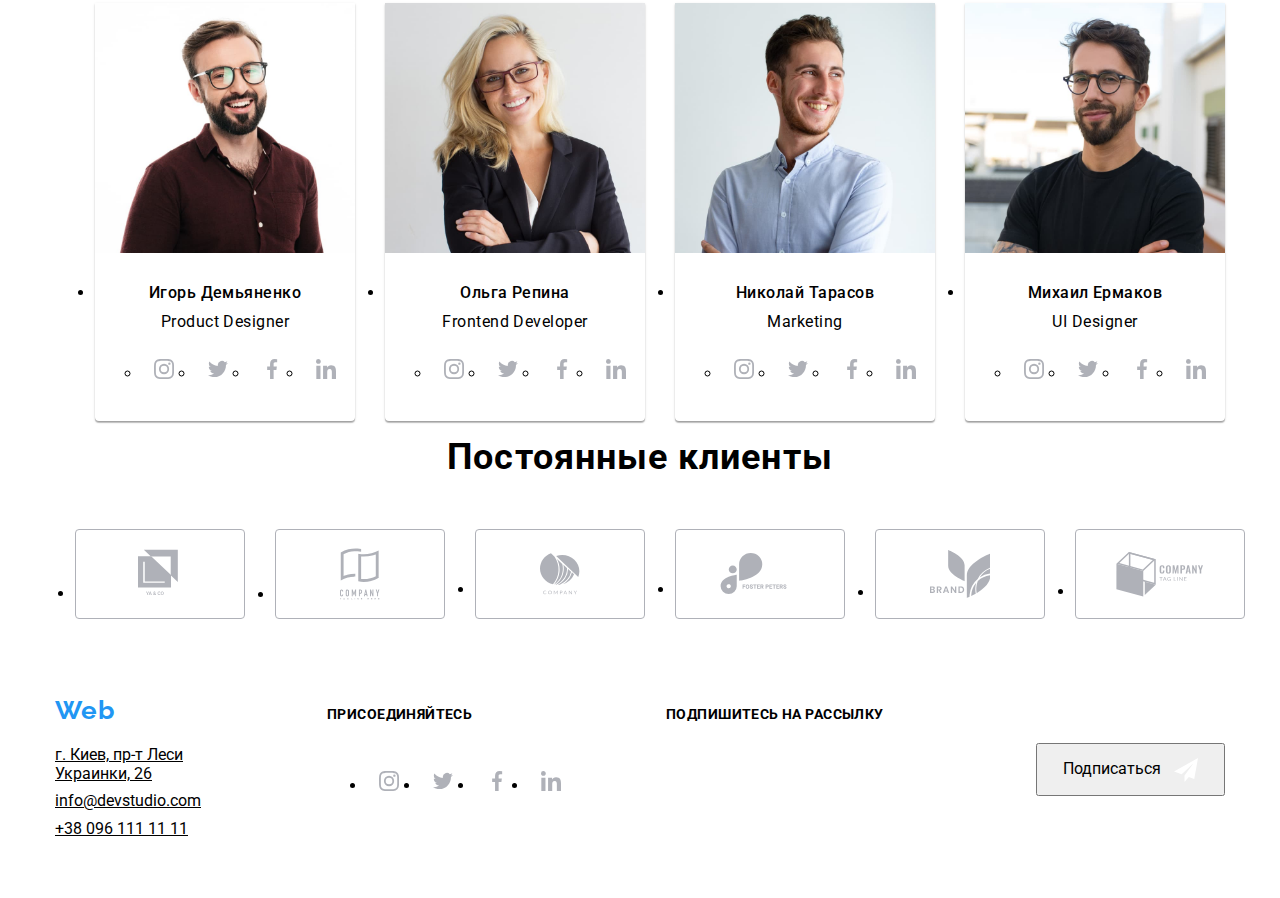
==== commit 1bb5ef86: "Добавляет сасс на бенефитс" ====
--- a/index.html
+++ b/index.html
@@ -145,31 +145,31 @@
       <section class="benefits section">
         <div class="container">
           <h2 class="visually-hidden">Наши преимущества</h2>
-          <ul class="list benefit-list">
-            <li class="item benefit-item icon-details">
+          <ul class="benefit__list">
+            <li class="benefit__list__item icon-details">
               <h3 class="benefit-title">Внимание к деталям</h3>
               <p class="text benefit-text">
                 Идейные соображения, а также начало повседневной работы по
                 формированию позиции.
               </p>
             </li>
-            <li class="item benefit-item icon-in-time">
+            <li class="benefit__list__item icon-in-time">
               <h3 class="benefit-title">Пунктуальность</h3>
-              <p class="text benefit-text">
+              <p class="benefit-text">
                 Задача организации, в особенности же рамки и место обучения
                 кадров влечет за собой.
               </p>
             </li>
-            <li class="item benefit-item icon-planning">
+            <li class="benefit__list__item icon-planning">
               <h3 class="benefit-title">Планирование</h3>
-              <p class="text benefit-text">
+              <p class="benefit-text">
                 Равным образом консультация с широким активом в значительной
                 степени обуславливает.
               </p>
             </li>
-            <li class="item benefit-item icon-technology">
+            <li class="benefit__list__item icon-technology">
               <h3 class="benefit-title">Современные технологии</h3>
-              <p class="text benefit-text">
+              <p class="benefit-text">
                 Значимость этих проблем настолько очевидна, что реализация
                 плановых заданий.
               </p>
--- a/css/main.min.css
+++ b/css/main.min.css
@@ -1,2 +1,2 @@
-.navigation-link,.logo,.contacts-link{text-decoration:none;-webkit-transition:color 250ms cubic-bezier(0.4, 0, 0.2, 1);transition:color 250ms cubic-bezier(0.4, 0, 0.2, 1)}.navigation,.contacts{padding:0;margin:0;list-style:none}.hero-button,.form-button{display:inline-block;padding-top:10px;padding-bottom:10px;font-weight:700;font-size:16px;line-height:1.87;color:#fff;background-color:#2196f3;border:1px solid #2196f3;border-radius:4px;-webkit-transition:background-color 250ms cubic-bezier(0.4, 0, 0.2, 1),color 250ms cubic-bezier(0.4, 0, 0.2, 1);transition:background-color 250ms cubic-bezier(0.4, 0, 0.2, 1),color 250ms cubic-bezier(0.4, 0, 0.2, 1)}html{-webkit-box-sizing:border-box;box-sizing:border-box}*,*::before,*::after{-webkit-box-sizing:inherit;box-sizing:inherit}h1,h2,h3,h4,h5{margin-top:0}p{margin:0}img{display:block;max-width:100%;height:auto}body{font-family:"Roboto", sans-serif;color:var(--title-text-color);background-color:var(--white)}.container{padding-right:15px;padding-left:15px;margin-right:auto;margin-left:auto;width:1200px}.header-wrap{display:-webkit-box;display:-ms-flexbox;display:flex;-webkit-box-pack:center;-ms-flex-pack:center;justify-content:center;-webkit-box-align:center;-ms-flex-align:center;align-items:center;border-bottom:1px solid #ececec}.main-nav{display:-webkit-box;display:-ms-flexbox;display:flex;-webkit-box-pack:none;-ms-flex-pack:none;justify-content:none;-webkit-box-align:center;-ms-flex-align:center;align-items:center}.navigation{display:-webkit-box;display:-ms-flexbox;display:flex;margin-left:93px}.navigation-item:not(:last-child){margin-right:50px}.navigation-link{position:relative;display:block;padding-top:32px;padding-bottom:32px;font-weight:500;font-size:14px;line-height:1.142;letter-spacing:0.02em;color:#212121}.navigation-link:hover,.navigation-link:focus{color:#2196f3}.navigation-link::after{position:absolute;bottom:0;left:0;content:"";display:block;width:100%;height:4px;background-color:#2196f3;border-radius:2px;-webkit-transform:scale(0);transform:scale(0);-webkit-transition:-webkit-transform 250ms cubic-bezier(0.4, 0, 0.2, 1);transition:-webkit-transform 250ms cubic-bezier(0.4, 0, 0.2, 1);transition:transform 250ms cubic-bezier(0.4, 0, 0.2, 1);transition:transform 250ms cubic-bezier(0.4, 0, 0.2, 1), -webkit-transform 250ms cubic-bezier(0.4, 0, 0.2, 1)}.navigation-link.current{color:#2196f3}.navigation-link:hover::after,.navigation-link.current::after{-webkit-transform:scale(1);transform:scale(1)}.logo{font-family:"Raleway", sans-serif;font-weight:700;font-size:26px;line-height:1.192;letter-spacing:0.03em}.logo-color{color:#2196f3}.logo-header{color:#212121}.logo-footer{color:#fff;margin-bottom:20px}.contacts{display:-webkit-box;display:-ms-flexbox;display:flex;-webkit-box-pack:none;-ms-flex-pack:none;justify-content:none;-webkit-box-align:center;-ms-flex-align:center;align-items:center;margin-left:auto}.contacts-item+.contacts-item{margin-left:50px}.contacts-link{display:block;padding-top:32px;padding-bottom:32px;font-weight:500;font-size:14px;line-height:1.142;letter-spacing:0.02em;color:#757575}.contacts-link:hover,.contacts-link:focus{color:#2196f3}.contact-icon{margin-right:10px;fill:currentColor}.hero{height:600px;max-width:1600px;margin-right:auto;margin-left:auto;padding-top:200px;padding-bottom:200px;text-align:center;background-color:#2f303a;background-image:-webkit-gradient(linear, left top, right top, from(rgba(47,48,58,0.4)), to(rgba(47,48,58,0.4))),url("../images/hero_optimazed.jpg");background-image:linear-gradient(to right, rgba(47,48,58,0.4), rgba(47,48,58,0.4)),url("../images/hero_optimazed.jpg");background-repeat:no-repeat;background-size:cover;background-position:center}.hero-title{width:696px;margin-right:auto;margin-left:auto;margin-bottom:30px;font-weight:900;font-size:44px;line-height:1.36;letter-spacing:0.06em;text-transform:uppercase;color:#fff}.hero-button{padding-right:32px;padding-left:32px;color:#fff}.hero-button:hover,.hero-button:focus{color:#2196f3;background-color:#fff}.backdrop{position:fixed;z-index:3;left:0;top:0;width:100%;height:100%;background-color:rgba(0,0,0,0.2);opacity:1;-webkit-transition:opacity 250ms cubic-bezier(0.4, 0, 0.2, 1);transition:opacity 250ms cubic-bezier(0.4, 0, 0.2, 1)}.backdrop.is-hidden{opacity:0;pointer-events:none}.modal{position:absolute;z-index:5;left:50%;top:50%;-webkit-transform:translate(-50%, -50%) scale(1);transform:translate(-50%, -50%) scale(1);min-width:528px;min-height:581px;padding:40px;background-color:#fff;-webkit-box-shadow:0px 1px 3px rgba(0,0,0,0.12),0px 1px 1px rgba(0,0,0,0.14),0px 2px 1px rgba(0,0,0,0.2);box-shadow:0px 1px 3px rgba(0,0,0,0.12),0px 1px 1px rgba(0,0,0,0.14),0px 2px 1px rgba(0,0,0,0.2);border-radius:4px;-webkit-transition:-webkit-transform 250ms cubic-bezier(0.4, 0, 0.2, 1);transition:-webkit-transform 250ms cubic-bezier(0.4, 0, 0.2, 1);transition:transform 250ms cubic-bezier(0.4, 0, 0.2, 1);transition:transform 250ms cubic-bezier(0.4, 0, 0.2, 1), -webkit-transform 250ms cubic-bezier(0.4, 0, 0.2, 1)}.backdrop.is-hidden .modal{-webkit-transform:translate(-50%, -50%) scale(0.5);transform:translate(-50%, -50%) scale(0.5)}.close-modal{position:absolute;right:8px;top:8px;width:30px;height:30px;display:-webkit-box;display:-ms-flexbox;display:flex;-webkit-box-pack:center;-ms-flex-pack:center;justify-content:center;-webkit-box-align:center;-ms-flex-align:center;align-items:center;background-color:#fff;border-radius:50%;border:1px solid rgba(0,0,0,0.1)}.close-modal:hover{background-color:#2196f3}.form-title{margin-bottom:12px;font-weight:700;font-size:20px;line-height:1.5;letter-spacing:0.03em;color:#212121}.recall-form{text-align:left}.form-field{position:relative;margin-bottom:10px}.form-field:nth-last-of-type(2){margin-bottom:20px}.form-label{display:inline-block;margin-bottom:4px;font-size:12px;line-height:1.16;letter-spacing:0.01em;color:#757575}.form-input{width:100%;padding:12px;padding-left:42px;-webkit-transition:250ms cubic-bezier(0.4, 0, 0.2, 1);transition:250ms cubic-bezier(0.4, 0, 0.2, 1);border:1px solid rgba(33,33,33,0.2);-webkit-box-sizing:border-box;box-sizing:border-box;border-radius:4px}.form-input:focus,.form-input:hover{cursor:pointer;border:1px solid #2196f3}.form-input:focus{outline:1px auto #2196f3}.form-comment{width:100%;height:120px;-webkit-transition:250ms cubic-bezier(0.4, 0, 0.2, 1);transition:250ms cubic-bezier(0.4, 0, 0.2, 1);resize:none;padding:12px;border:1px solid rgba(33,33,33,0.2);-webkit-box-sizing:border-box;box-sizing:border-box;border-radius:4px}.form-comment:focus,.form-comment:hover{cursor:pointer;border:1px solid #2196f3}.form-comment:focus{outline:1px auto #2196f3}.form-comment::-webkit-input-placeholder{font-size:14px;line-height:1.14;letter-spacing:0.01em;color:rgba(117,117,117,0.5)}.form-comment:-ms-input-placeholder{font-size:14px;line-height:1.14;letter-spacing:0.01em;color:rgba(117,117,117,0.5)}.form-comment::-ms-input-placeholder{font-size:14px;line-height:1.14;letter-spacing:0.01em;color:rgba(117,117,117,0.5)}.form-comment::placeholder{font-size:14px;line-height:1.14;letter-spacing:0.01em;color:rgba(117,117,117,0.5)}.input-icon{position:absolute;left:15px;top:35px}.form-input:focus ~ .input-icon,.form-input:hover ~ .input-icon{fill:#2196f3}.form-button{display:block;margin-left:auto;margin-right:auto;padding-right:54px;padding-left:54px;-webkit-box-shadow:0px 4px 4px rgba(0,0,0,0.15);box-shadow:0px 4px 4px rgba(0,0,0,0.15)}
+.navigation-link,.logo,.contacts-link{text-decoration:none;-webkit-transition:color 250ms cubic-bezier(0.4, 0, 0.2, 1);transition:color 250ms cubic-bezier(0.4, 0, 0.2, 1)}.navigation,.contacts,.benefit__list{padding:0;margin:0;list-style:none}.benefit-text{color:var(--primary-text-color)}.benefits h2{position:absolute !important;clip:rect(1px 1px 1px 1px);clip:rect(1px, 1px, 1px, 1px);padding:0 !important;border:0 !important;height:1px !important;width:1px !important;overflow:hidden}.hero-button,.form-button{display:inline-block;padding-top:10px;padding-bottom:10px;font-weight:700;font-size:16px;line-height:1.87;color:#fff;background-color:#2196f3;border:1px solid #2196f3;border-radius:4px;-webkit-transition:background-color 250ms cubic-bezier(0.4, 0, 0.2, 1),color 250ms cubic-bezier(0.4, 0, 0.2, 1);transition:background-color 250ms cubic-bezier(0.4, 0, 0.2, 1),color 250ms cubic-bezier(0.4, 0, 0.2, 1)}.benefit-text{color:#757575}.benefits{padding-bottom:94px}html{-webkit-box-sizing:border-box;box-sizing:border-box}*,*::before,*::after{-webkit-box-sizing:inherit;box-sizing:inherit}h1,h2,h3,h4,h5{margin-top:0}p{margin:0}img{display:block;max-width:100%;height:auto}body{font-family:"Roboto", sans-serif;color:var(--title-text-color);background-color:var(--white)}.container{padding-right:15px;padding-left:15px;margin-right:auto;margin-left:auto;width:1200px}.header-wrap{display:-webkit-box;display:-ms-flexbox;display:flex;-webkit-box-pack:center;-ms-flex-pack:center;justify-content:center;-webkit-box-align:center;-ms-flex-align:center;align-items:center;border-bottom:1px solid #ececec}.main-nav{display:-webkit-box;display:-ms-flexbox;display:flex;-webkit-box-pack:none;-ms-flex-pack:none;justify-content:none;-webkit-box-align:center;-ms-flex-align:center;align-items:center}.navigation{display:-webkit-box;display:-ms-flexbox;display:flex;margin-left:93px}.navigation-item:not(:last-child){margin-right:50px}.navigation-link{position:relative;display:block;padding-top:32px;padding-bottom:32px;font-weight:500;font-size:14px;line-height:1.142;letter-spacing:0.02em;color:#212121}.navigation-link:hover,.navigation-link:focus{color:#2196f3}.navigation-link::after{position:absolute;bottom:0;left:0;content:"";display:block;width:100%;height:4px;background-color:#2196f3;border-radius:2px;-webkit-transform:scale(0);transform:scale(0);-webkit-transition:-webkit-transform 250ms cubic-bezier(0.4, 0, 0.2, 1);transition:-webkit-transform 250ms cubic-bezier(0.4, 0, 0.2, 1);transition:transform 250ms cubic-bezier(0.4, 0, 0.2, 1);transition:transform 250ms cubic-bezier(0.4, 0, 0.2, 1), -webkit-transform 250ms cubic-bezier(0.4, 0, 0.2, 1)}.navigation-link.current{color:#2196f3}.navigation-link:hover::after,.navigation-link.current::after{-webkit-transform:scale(1);transform:scale(1)}.logo{font-family:"Raleway", sans-serif;font-weight:700;font-size:26px;line-height:1.192;letter-spacing:0.03em}.logo-color{color:#2196f3}.logo-header{color:#212121}.logo-footer{color:#fff;margin-bottom:20px}.contacts{display:-webkit-box;display:-ms-flexbox;display:flex;-webkit-box-pack:none;-ms-flex-pack:none;justify-content:none;-webkit-box-align:center;-ms-flex-align:center;align-items:center;margin-left:auto}.contacts-item+.contacts-item{margin-left:50px}.contacts-link{display:block;padding-top:32px;padding-bottom:32px;font-weight:500;font-size:14px;line-height:1.142;letter-spacing:0.02em;color:#757575}.contacts-link:hover,.contacts-link:focus{color:#2196f3}.contact-icon{margin-right:10px;fill:currentColor}.hero{height:600px;max-width:1600px;margin-right:auto;margin-left:auto;padding-top:200px;padding-bottom:200px;text-align:center;background-color:#2f303a;background-image:-webkit-gradient(linear, left top, right top, from(rgba(47,48,58,0.4)), to(rgba(47,48,58,0.4))),url("../images/hero_optimazed.jpg");background-image:linear-gradient(to right, rgba(47,48,58,0.4), rgba(47,48,58,0.4)),url("../images/hero_optimazed.jpg");background-repeat:no-repeat;background-size:cover;background-position:center}.hero-title{width:696px;margin-right:auto;margin-left:auto;margin-bottom:30px;font-weight:900;font-size:44px;line-height:1.36;letter-spacing:0.06em;text-transform:uppercase;color:#fff}.hero-button{padding-right:32px;padding-left:32px;color:#fff}.hero-button:hover,.hero-button:focus{color:#2196f3;background-color:#fff}.benefits{padding-top:94px}.benefit__list{display:-webkit-box;display:-ms-flexbox;display:flex;-ms-flex-wrap:wrap;flex-wrap:wrap}.benefit__list__item{width:calc((100% - 90px) / 4)}.benefit__list__item+.benefit__list__item{margin-left:30px}.benefit__list__item::before{display:block;height:120px;content:"";background-color:#f5f4fa;background-repeat:no-repeat;background-position:center;background-size:70px 70px;border-radius:4px}.benefit-title{margin-bottom:10px;margin-top:30px;font-weight:700;font-size:14px;line-height:1.142;letter-spacing:0.03em;text-transform:uppercase}.benefit-text{margin-bottom:0;font-size:14px;line-height:1.71;letter-spacing:0.03em}.icon-details::before{background-image:url("../images/antena.png")}.icon-in-time::before{background-image:url("../images/clock.png")}.icon-planning::before{background-image:url("../images/diagram.png")}.icon-technology::before{background-image:url("../images/astronaut.png")}.backdrop{position:fixed;z-index:3;left:0;top:0;width:100%;height:100%;background-color:rgba(0,0,0,0.2);opacity:1;-webkit-transition:opacity 250ms cubic-bezier(0.4, 0, 0.2, 1);transition:opacity 250ms cubic-bezier(0.4, 0, 0.2, 1)}.backdrop.is-hidden{opacity:0;pointer-events:none}.modal{position:absolute;z-index:5;left:50%;top:50%;-webkit-transform:translate(-50%, -50%) scale(1);transform:translate(-50%, -50%) scale(1);min-width:528px;min-height:581px;padding:40px;background-color:#fff;-webkit-box-shadow:0px 1px 3px rgba(0,0,0,0.12),0px 1px 1px rgba(0,0,0,0.14),0px 2px 1px rgba(0,0,0,0.2);box-shadow:0px 1px 3px rgba(0,0,0,0.12),0px 1px 1px rgba(0,0,0,0.14),0px 2px 1px rgba(0,0,0,0.2);border-radius:4px;-webkit-transition:-webkit-transform 250ms cubic-bezier(0.4, 0, 0.2, 1);transition:-webkit-transform 250ms cubic-bezier(0.4, 0, 0.2, 1);transition:transform 250ms cubic-bezier(0.4, 0, 0.2, 1);transition:transform 250ms cubic-bezier(0.4, 0, 0.2, 1), -webkit-transform 250ms cubic-bezier(0.4, 0, 0.2, 1)}.backdrop.is-hidden .modal{-webkit-transform:translate(-50%, -50%) scale(0.5);transform:translate(-50%, -50%) scale(0.5)}.close-modal{position:absolute;right:8px;top:8px;width:30px;height:30px;display:-webkit-box;display:-ms-flexbox;display:flex;-webkit-box-pack:center;-ms-flex-pack:center;justify-content:center;-webkit-box-align:center;-ms-flex-align:center;align-items:center;background-color:#fff;border-radius:50%;border:1px solid rgba(0,0,0,0.1)}.close-modal:hover{background-color:#2196f3}.form-title{margin-bottom:12px;font-weight:700;font-size:20px;line-height:1.5;letter-spacing:0.03em;color:#212121}.recall-form{text-align:left}.form-field{position:relative;margin-bottom:10px}.form-field:nth-last-of-type(2){margin-bottom:20px}.form-label{display:inline-block;margin-bottom:4px;font-size:12px;line-height:1.16;letter-spacing:0.01em;color:#757575}.form-input{width:100%;padding:12px;padding-left:42px;-webkit-transition:250ms cubic-bezier(0.4, 0, 0.2, 1);transition:250ms cubic-bezier(0.4, 0, 0.2, 1);border:1px solid rgba(33,33,33,0.2);-webkit-box-sizing:border-box;box-sizing:border-box;border-radius:4px}.form-input:focus,.form-input:hover{cursor:pointer;border:1px solid #2196f3}.form-input:focus{outline:1px auto #2196f3}.form-comment{width:100%;height:120px;-webkit-transition:250ms cubic-bezier(0.4, 0, 0.2, 1);transition:250ms cubic-bezier(0.4, 0, 0.2, 1);resize:none;padding:12px;border:1px solid rgba(33,33,33,0.2);-webkit-box-sizing:border-box;box-sizing:border-box;border-radius:4px}.form-comment:focus,.form-comment:hover{cursor:pointer;border:1px solid #2196f3}.form-comment:focus{outline:1px auto #2196f3}.form-comment::-webkit-input-placeholder{font-size:14px;line-height:1.14;letter-spacing:0.01em;color:rgba(117,117,117,0.5)}.form-comment:-ms-input-placeholder{font-size:14px;line-height:1.14;letter-spacing:0.01em;color:rgba(117,117,117,0.5)}.form-comment::-ms-input-placeholder{font-size:14px;line-height:1.14;letter-spacing:0.01em;color:rgba(117,117,117,0.5)}.form-comment::placeholder{font-size:14px;line-height:1.14;letter-spacing:0.01em;color:rgba(117,117,117,0.5)}.input-icon{position:absolute;left:15px;top:35px}.form-input:focus ~ .input-icon,.form-input:hover ~ .input-icon{fill:#2196f3}.checkbox-label{display:-webkit-inline-box;display:-ms-inline-flexbox;display:inline-flex;-webkit-box-align:center;-ms-flex-align:center;align-items:center;font-size:14px;line-height:1.71;letter-spacing:0.03em;margin-bottom:30px;color:#757575}.checkbox-link{display:inline-block;margin-left:5px;color:#2196f3;-webkit-transition:250ms cubic-bezier(0.4, 0, 0.2, 1);transition:250ms cubic-bezier(0.4, 0, 0.2, 1)}.checkbox-link:hover,.checkbox-link:focus{color:#1b78c4}.custom-checkbox{-webkit-appearance:none;-moz-appearance:none;appearance:none;position:absolute}.icon{display:inline-block;width:16px;height:15px;margin-right:5px;border:2px solid #2a2a2a;border-radius:4px;background-color:transparent;-webkit-transition:250ms cubic-bezier(0.4, 0, 0.2, 1);transition:250ms cubic-bezier(0.4, 0, 0.2, 1)}.custom-checkbox:checked+.icon{border-color:transparent;background-image:url("../images/icon_check.svg");background-size:contain;background-origin:border-box}.form-button{display:block;margin-left:auto;margin-right:auto;padding-right:54px;padding-left:54px;-webkit-box-shadow:0px 4px 4px rgba(0,0,0,0.15);box-shadow:0px 4px 4px rgba(0,0,0,0.15)}.form-button:hover,.form-button:focus{background-color:#188ce8;cursor:pointer}
 /*# sourceMappingURL=main.min.css.map */--- a/css/styles.css
+++ b/css/styles.css
@@ -135,9 +135,9 @@
   transition: transform 250ms cubic-bezier(0.4, 0, 0.2, 1);
 } */
 
-.text {
+/* .text {
   color: var(--primary-text-color);
-}
+} */
 
 /* .contacts {
   display: flex;
@@ -385,7 +385,7 @@
   background-position: center;
 } */
 
-.benefits .visually-hidden,
+/* .benefits .visually-hidden, */
 .gallery .visually-hidden {
   position: absolute !important;
   clip: rect(1px 1px 1px 1px);
@@ -397,15 +397,15 @@
   overflow: hidden;
 }
 
-.section.benefits,
+/* .section.benefits, */
 .section.gallery {
   padding-top: 94px;
 }
-.section {
+/* .section {
   padding-bottom: 94px;
-}
-
-.benefit-title {
+} */
+
+/* .benefit-title {
   margin-bottom: 10px;
   margin-top: 30px;
 
@@ -414,30 +414,30 @@
   line-height: 1.142;
   letter-spacing: 0.03em;
   text-transform: uppercase;
-}
-
-.benefit-text {
+} */
+
+/* .benefit-text {
   margin-bottom: 0;
 
   font-size: 14px;
   line-height: 1.71;
   letter-spacing: 0.03em;
-}
-
-.benefit-list {
+} */
+
+/* .benefit-list {
   display: flex;
   flex-wrap: wrap;
-}
-
-.benefit-list > .item {
+} */
+
+/* .benefit-list > .item {
   width: calc((100% - 90px) / 4);
 }
 
 .benefit-list .item + .item {
   margin-left: 30px;
-}
-
-.benefit-item::before {
+} */
+
+/* .benefit-item::before {
   display: block;
   height: 120px;
   content: "";
@@ -448,9 +448,9 @@
   background-size: 70px 70px;
 
   border-radius: 4px;
-}
-
-.icon-details::before {
+} */
+
+/* .icon-details::before {
   background-image: url("../images/antena.png");
 }
 
@@ -464,7 +464,7 @@
 
 .icon-technology::before {
   background-image: url("../images/astronaut.png");
-}
+} */
 
 .work-item {
   position: relative;
@@ -927,7 +927,7 @@
   color: rgba(117, 117, 117, 0.5);
 } */
 
-.checkbox-label {
+/* .checkbox-label {
   display: inline-flex;
   align-items: center;
   font-size: 14px;
@@ -937,28 +937,28 @@
   margin-bottom: 30px;
 
   color: var(--primary-text-color);
-}
-
-.checkbox-link {
+} */
+
+/* .checkbox-link {
   display: inline-block;
 
   margin-left: 5px;
   color: var(--accent-color);
   transition: 250ms cubic-bezier(0.4, 0, 0.2, 1);
-}
-
-.checkbox-link:hover,
+} */
+
+/* .checkbox-link:hover,
 .checkbox-link:focus {
   color: #1b78c4;
-}
-
-.custom-checkbox {
+} */
+
+/* .custom-checkbox {
   -webkit-appearance: none;
   -moz-appearance: none;
   appearance: none;
   position: absolute;
-}
-.icon {
+} */
+/* .icon {
   display: inline-block;
   width: 16px;
   height: 15px;
@@ -969,16 +969,16 @@
   background-color: transparent;
 
   transition: 250ms cubic-bezier(0.4, 0, 0.2, 1);
-}
-
-.custom-checkbox:checked + .icon {
+} */
+
+/* .custom-checkbox:checked + .icon {
   border-color: transparent;
   background-image: url("../images/icon_check.svg");
   background-size: contain;
   background-origin: border-box;
-}
-
-.form-button {
+} */
+
+/* .form-button {
   display: block;
   margin-left: auto;
   margin-right: auto;
@@ -986,10 +986,10 @@
   padding-left: 54px;
 
   box-shadow: 0px 4px 4px rgba(0, 0, 0, 0.15);
-}
-
-.form-button:hover,
+} */
+
+/* .form-button:hover,
 .form-button:focus {
   background-color: #188ce8;
   cursor: pointer;
-}
+} */
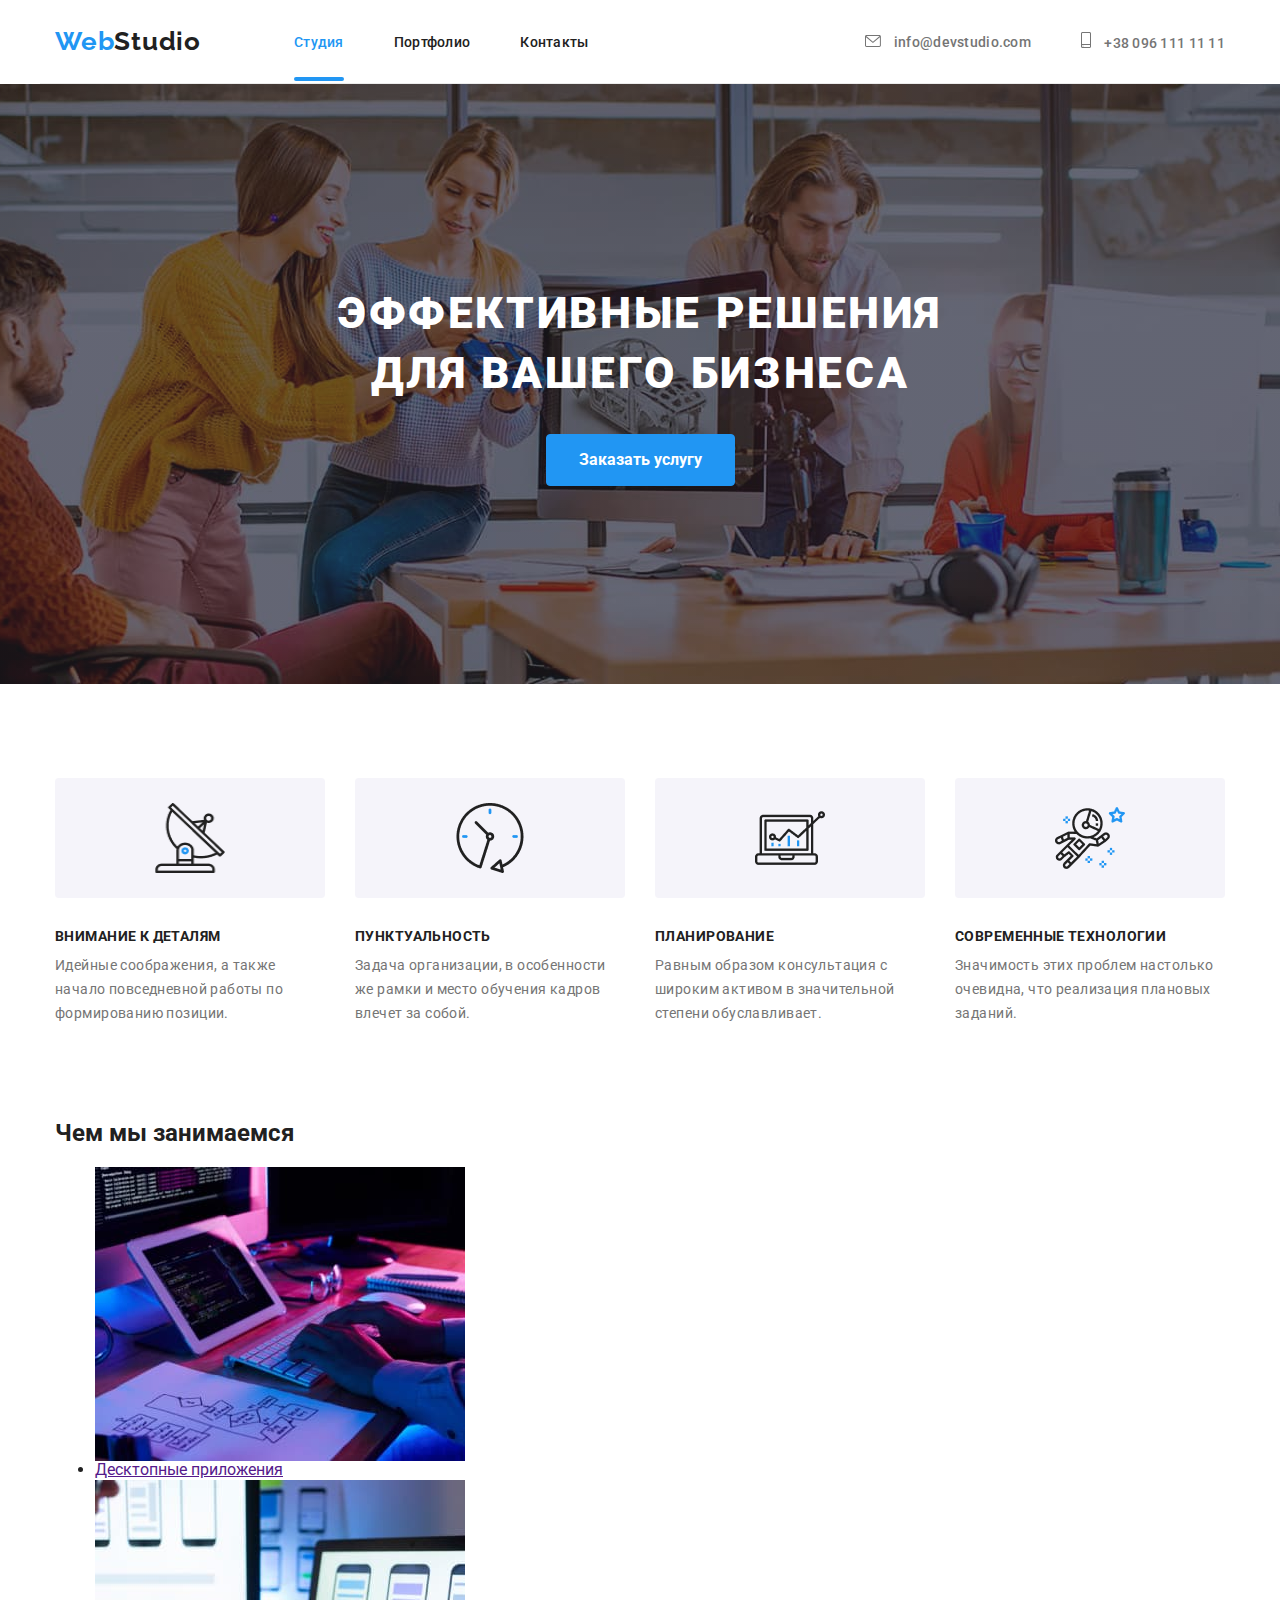
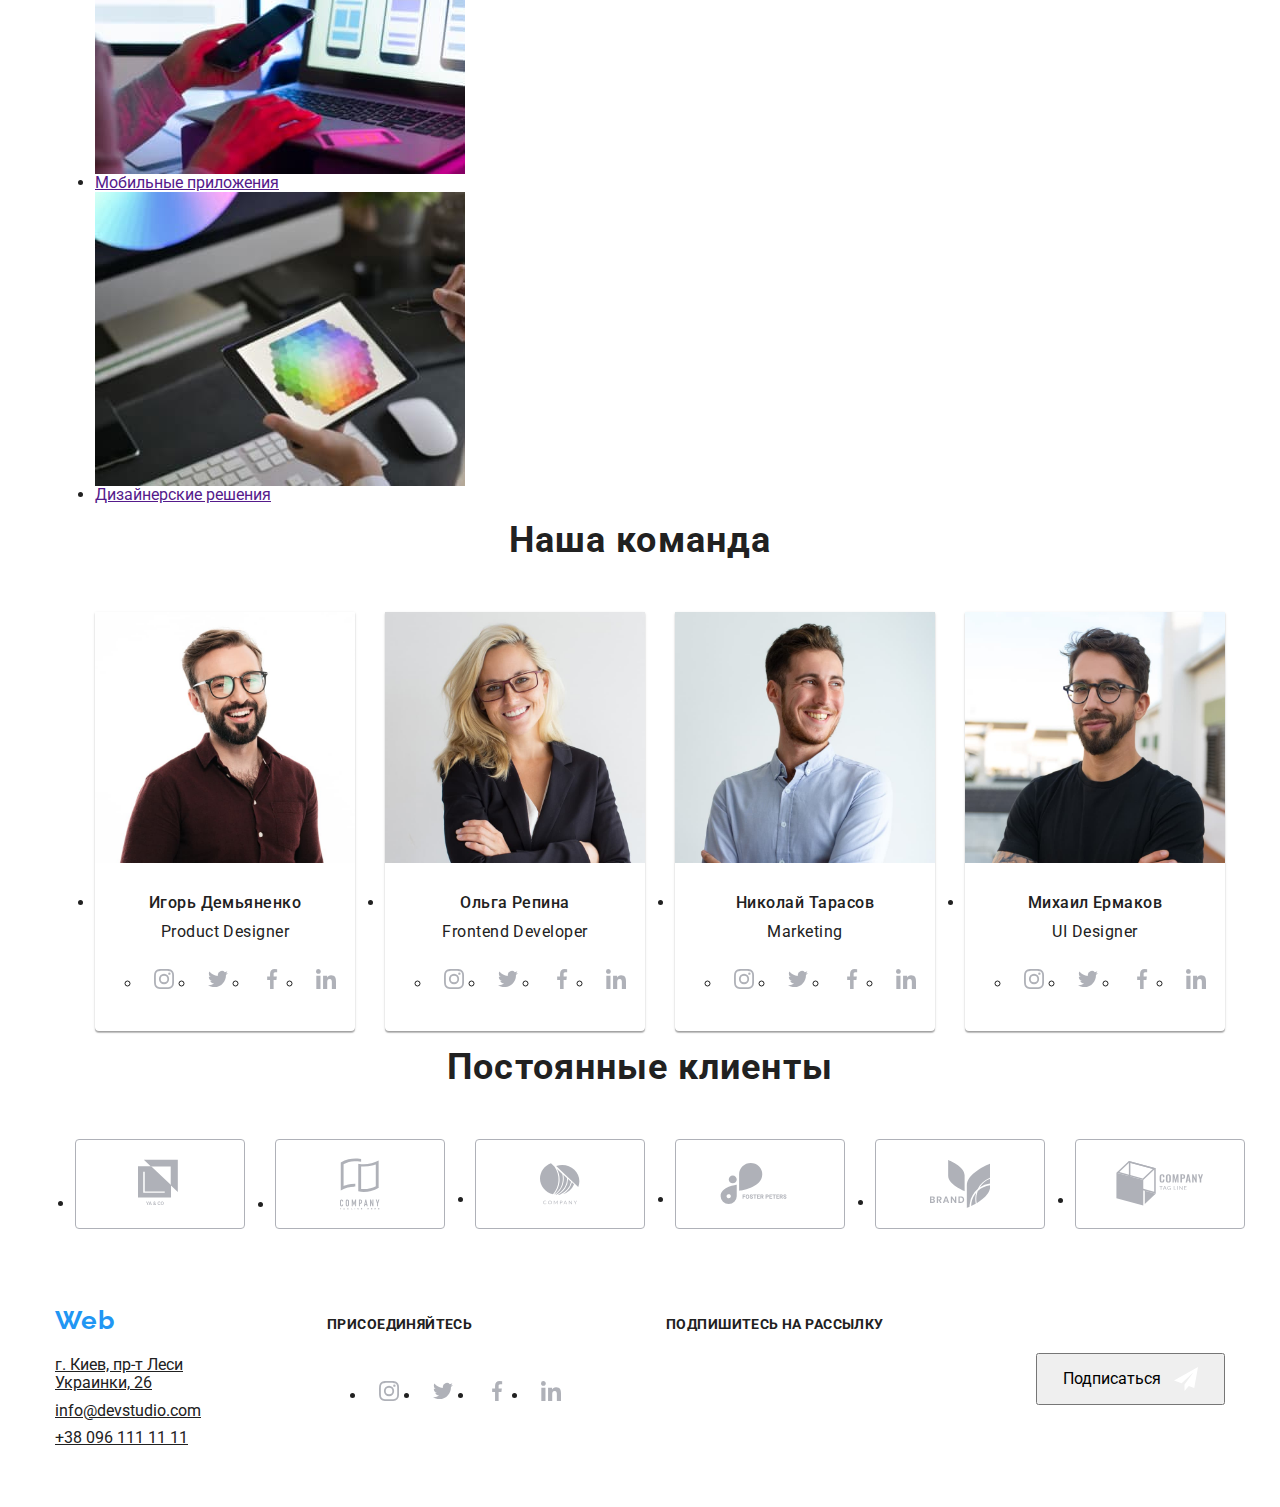
==== commit 64a5914a: "Сасс для works" ====
--- a/index.html
+++ b/index.html
@@ -178,11 +178,11 @@
         </div>
       </section>
       <!--Projects-->
-      <section class="section">
+      <section class="works">
         <div class="container">
           <h2 class="work-title">Чем мы занимаемся</h2>
           <ul class="list work-list">
-            <li class="item work-item">
+            <li class="work-item">
               <a class="link" href="">
                 <img
                   src="./images/code.jpg"
@@ -193,7 +193,7 @@
                 <p class="work-description">Десктопные приложения</p>
               </a>
             </li>
-            <li class="item work-item">
+            <li class="work-item">
               <a class="link" href="">
                 <img
                   src="./images/mobile.jpg"
@@ -204,7 +204,7 @@
                 <p class="work-description">Мобильные приложения</p>
               </a>
             </li>
-            <li class="item work-item">
+            <li class="work-item">
               <a class="link" href="">
                 <img
                   src="./images/grafic.jpg"
--- a/css/main.min.css
+++ b/css/main.min.css
@@ -1,2 +1,2 @@
-.navigation-link,.logo,.contacts-link{text-decoration:none;-webkit-transition:color 250ms cubic-bezier(0.4, 0, 0.2, 1);transition:color 250ms cubic-bezier(0.4, 0, 0.2, 1)}.navigation,.contacts,.benefit__list{padding:0;margin:0;list-style:none}.benefit-text{color:var(--primary-text-color)}.benefits h2{position:absolute !important;clip:rect(1px 1px 1px 1px);clip:rect(1px, 1px, 1px, 1px);padding:0 !important;border:0 !important;height:1px !important;width:1px !important;overflow:hidden}.hero-button,.form-button{display:inline-block;padding-top:10px;padding-bottom:10px;font-weight:700;font-size:16px;line-height:1.87;color:#fff;background-color:#2196f3;border:1px solid #2196f3;border-radius:4px;-webkit-transition:background-color 250ms cubic-bezier(0.4, 0, 0.2, 1),color 250ms cubic-bezier(0.4, 0, 0.2, 1);transition:background-color 250ms cubic-bezier(0.4, 0, 0.2, 1),color 250ms cubic-bezier(0.4, 0, 0.2, 1)}.benefit-text{color:#757575}.benefits{padding-bottom:94px}html{-webkit-box-sizing:border-box;box-sizing:border-box}*,*::before,*::after{-webkit-box-sizing:inherit;box-sizing:inherit}h1,h2,h3,h4,h5{margin-top:0}p{margin:0}img{display:block;max-width:100%;height:auto}body{font-family:"Roboto", sans-serif;color:var(--title-text-color);background-color:var(--white)}.container{padding-right:15px;padding-left:15px;margin-right:auto;margin-left:auto;width:1200px}.header-wrap{display:-webkit-box;display:-ms-flexbox;display:flex;-webkit-box-pack:center;-ms-flex-pack:center;justify-content:center;-webkit-box-align:center;-ms-flex-align:center;align-items:center;border-bottom:1px solid #ececec}.main-nav{display:-webkit-box;display:-ms-flexbox;display:flex;-webkit-box-pack:none;-ms-flex-pack:none;justify-content:none;-webkit-box-align:center;-ms-flex-align:center;align-items:center}.navigation{display:-webkit-box;display:-ms-flexbox;display:flex;margin-left:93px}.navigation-item:not(:last-child){margin-right:50px}.navigation-link{position:relative;display:block;padding-top:32px;padding-bottom:32px;font-weight:500;font-size:14px;line-height:1.142;letter-spacing:0.02em;color:#212121}.navigation-link:hover,.navigation-link:focus{color:#2196f3}.navigation-link::after{position:absolute;bottom:0;left:0;content:"";display:block;width:100%;height:4px;background-color:#2196f3;border-radius:2px;-webkit-transform:scale(0);transform:scale(0);-webkit-transition:-webkit-transform 250ms cubic-bezier(0.4, 0, 0.2, 1);transition:-webkit-transform 250ms cubic-bezier(0.4, 0, 0.2, 1);transition:transform 250ms cubic-bezier(0.4, 0, 0.2, 1);transition:transform 250ms cubic-bezier(0.4, 0, 0.2, 1), -webkit-transform 250ms cubic-bezier(0.4, 0, 0.2, 1)}.navigation-link.current{color:#2196f3}.navigation-link:hover::after,.navigation-link.current::after{-webkit-transform:scale(1);transform:scale(1)}.logo{font-family:"Raleway", sans-serif;font-weight:700;font-size:26px;line-height:1.192;letter-spacing:0.03em}.logo-color{color:#2196f3}.logo-header{color:#212121}.logo-footer{color:#fff;margin-bottom:20px}.contacts{display:-webkit-box;display:-ms-flexbox;display:flex;-webkit-box-pack:none;-ms-flex-pack:none;justify-content:none;-webkit-box-align:center;-ms-flex-align:center;align-items:center;margin-left:auto}.contacts-item+.contacts-item{margin-left:50px}.contacts-link{display:block;padding-top:32px;padding-bottom:32px;font-weight:500;font-size:14px;line-height:1.142;letter-spacing:0.02em;color:#757575}.contacts-link:hover,.contacts-link:focus{color:#2196f3}.contact-icon{margin-right:10px;fill:currentColor}.hero{height:600px;max-width:1600px;margin-right:auto;margin-left:auto;padding-top:200px;padding-bottom:200px;text-align:center;background-color:#2f303a;background-image:-webkit-gradient(linear, left top, right top, from(rgba(47,48,58,0.4)), to(rgba(47,48,58,0.4))),url("../images/hero_optimazed.jpg");background-image:linear-gradient(to right, rgba(47,48,58,0.4), rgba(47,48,58,0.4)),url("../images/hero_optimazed.jpg");background-repeat:no-repeat;background-size:cover;background-position:center}.hero-title{width:696px;margin-right:auto;margin-left:auto;margin-bottom:30px;font-weight:900;font-size:44px;line-height:1.36;letter-spacing:0.06em;text-transform:uppercase;color:#fff}.hero-button{padding-right:32px;padding-left:32px;color:#fff}.hero-button:hover,.hero-button:focus{color:#2196f3;background-color:#fff}.benefits{padding-top:94px}.benefit__list{display:-webkit-box;display:-ms-flexbox;display:flex;-ms-flex-wrap:wrap;flex-wrap:wrap}.benefit__list__item{width:calc((100% - 90px) / 4)}.benefit__list__item+.benefit__list__item{margin-left:30px}.benefit__list__item::before{display:block;height:120px;content:"";background-color:#f5f4fa;background-repeat:no-repeat;background-position:center;background-size:70px 70px;border-radius:4px}.benefit-title{margin-bottom:10px;margin-top:30px;font-weight:700;font-size:14px;line-height:1.142;letter-spacing:0.03em;text-transform:uppercase}.benefit-text{margin-bottom:0;font-size:14px;line-height:1.71;letter-spacing:0.03em}.icon-details::before{background-image:url("../images/antena.png")}.icon-in-time::before{background-image:url("../images/clock.png")}.icon-planning::before{background-image:url("../images/diagram.png")}.icon-technology::before{background-image:url("../images/astronaut.png")}.backdrop{position:fixed;z-index:3;left:0;top:0;width:100%;height:100%;background-color:rgba(0,0,0,0.2);opacity:1;-webkit-transition:opacity 250ms cubic-bezier(0.4, 0, 0.2, 1);transition:opacity 250ms cubic-bezier(0.4, 0, 0.2, 1)}.backdrop.is-hidden{opacity:0;pointer-events:none}.modal{position:absolute;z-index:5;left:50%;top:50%;-webkit-transform:translate(-50%, -50%) scale(1);transform:translate(-50%, -50%) scale(1);min-width:528px;min-height:581px;padding:40px;background-color:#fff;-webkit-box-shadow:0px 1px 3px rgba(0,0,0,0.12),0px 1px 1px rgba(0,0,0,0.14),0px 2px 1px rgba(0,0,0,0.2);box-shadow:0px 1px 3px rgba(0,0,0,0.12),0px 1px 1px rgba(0,0,0,0.14),0px 2px 1px rgba(0,0,0,0.2);border-radius:4px;-webkit-transition:-webkit-transform 250ms cubic-bezier(0.4, 0, 0.2, 1);transition:-webkit-transform 250ms cubic-bezier(0.4, 0, 0.2, 1);transition:transform 250ms cubic-bezier(0.4, 0, 0.2, 1);transition:transform 250ms cubic-bezier(0.4, 0, 0.2, 1), -webkit-transform 250ms cubic-bezier(0.4, 0, 0.2, 1)}.backdrop.is-hidden .modal{-webkit-transform:translate(-50%, -50%) scale(0.5);transform:translate(-50%, -50%) scale(0.5)}.close-modal{position:absolute;right:8px;top:8px;width:30px;height:30px;display:-webkit-box;display:-ms-flexbox;display:flex;-webkit-box-pack:center;-ms-flex-pack:center;justify-content:center;-webkit-box-align:center;-ms-flex-align:center;align-items:center;background-color:#fff;border-radius:50%;border:1px solid rgba(0,0,0,0.1)}.close-modal:hover{background-color:#2196f3}.form-title{margin-bottom:12px;font-weight:700;font-size:20px;line-height:1.5;letter-spacing:0.03em;color:#212121}.recall-form{text-align:left}.form-field{position:relative;margin-bottom:10px}.form-field:nth-last-of-type(2){margin-bottom:20px}.form-label{display:inline-block;margin-bottom:4px;font-size:12px;line-height:1.16;letter-spacing:0.01em;color:#757575}.form-input{width:100%;padding:12px;padding-left:42px;-webkit-transition:250ms cubic-bezier(0.4, 0, 0.2, 1);transition:250ms cubic-bezier(0.4, 0, 0.2, 1);border:1px solid rgba(33,33,33,0.2);-webkit-box-sizing:border-box;box-sizing:border-box;border-radius:4px}.form-input:focus,.form-input:hover{cursor:pointer;border:1px solid #2196f3}.form-input:focus{outline:1px auto #2196f3}.form-comment{width:100%;height:120px;-webkit-transition:250ms cubic-bezier(0.4, 0, 0.2, 1);transition:250ms cubic-bezier(0.4, 0, 0.2, 1);resize:none;padding:12px;border:1px solid rgba(33,33,33,0.2);-webkit-box-sizing:border-box;box-sizing:border-box;border-radius:4px}.form-comment:focus,.form-comment:hover{cursor:pointer;border:1px solid #2196f3}.form-comment:focus{outline:1px auto #2196f3}.form-comment::-webkit-input-placeholder{font-size:14px;line-height:1.14;letter-spacing:0.01em;color:rgba(117,117,117,0.5)}.form-comment:-ms-input-placeholder{font-size:14px;line-height:1.14;letter-spacing:0.01em;color:rgba(117,117,117,0.5)}.form-comment::-ms-input-placeholder{font-size:14px;line-height:1.14;letter-spacing:0.01em;color:rgba(117,117,117,0.5)}.form-comment::placeholder{font-size:14px;line-height:1.14;letter-spacing:0.01em;color:rgba(117,117,117,0.5)}.input-icon{position:absolute;left:15px;top:35px}.form-input:focus ~ .input-icon,.form-input:hover ~ .input-icon{fill:#2196f3}.checkbox-label{display:-webkit-inline-box;display:-ms-inline-flexbox;display:inline-flex;-webkit-box-align:center;-ms-flex-align:center;align-items:center;font-size:14px;line-height:1.71;letter-spacing:0.03em;margin-bottom:30px;color:#757575}.checkbox-link{display:inline-block;margin-left:5px;color:#2196f3;-webkit-transition:250ms cubic-bezier(0.4, 0, 0.2, 1);transition:250ms cubic-bezier(0.4, 0, 0.2, 1)}.checkbox-link:hover,.checkbox-link:focus{color:#1b78c4}.custom-checkbox{-webkit-appearance:none;-moz-appearance:none;appearance:none;position:absolute}.icon{display:inline-block;width:16px;height:15px;margin-right:5px;border:2px solid #2a2a2a;border-radius:4px;background-color:transparent;-webkit-transition:250ms cubic-bezier(0.4, 0, 0.2, 1);transition:250ms cubic-bezier(0.4, 0, 0.2, 1)}.custom-checkbox:checked+.icon{border-color:transparent;background-image:url("../images/icon_check.svg");background-size:contain;background-origin:border-box}.form-button{display:block;margin-left:auto;margin-right:auto;padding-right:54px;padding-left:54px;-webkit-box-shadow:0px 4px 4px rgba(0,0,0,0.15);box-shadow:0px 4px 4px rgba(0,0,0,0.15)}.form-button:hover,.form-button:focus{background-color:#188ce8;cursor:pointer}
+.navigation-link,.logo,.contacts-link{text-decoration:none;-webkit-transition:color 250ms cubic-bezier(0.4, 0, 0.2, 1);transition:color 250ms cubic-bezier(0.4, 0, 0.2, 1)}.navigation,.contacts,.benefit__list{padding:0;margin:0;list-style:none}.benefit-text{color:var(--primary-text-color)}.benefits h2{position:absolute !important;clip:rect(1px 1px 1px 1px);clip:rect(1px, 1px, 1px, 1px);padding:0 !important;border:0 !important;height:1px !important;width:1px !important;overflow:hidden}.hero-button,.form-button{display:inline-block;padding-top:10px;padding-bottom:10px;font-weight:700;font-size:16px;line-height:1.87;color:#fff;background-color:#2196f3;border:1px solid #2196f3;border-radius:4px;-webkit-transition:background-color 250ms cubic-bezier(0.4, 0, 0.2, 1),color 250ms cubic-bezier(0.4, 0, 0.2, 1);transition:background-color 250ms cubic-bezier(0.4, 0, 0.2, 1),color 250ms cubic-bezier(0.4, 0, 0.2, 1)}.benefit-text{color:#757575}.benefits{padding-bottom:94px}html{-webkit-box-sizing:border-box;box-sizing:border-box}*,*::before,*::after{-webkit-box-sizing:inherit;box-sizing:inherit}h1,h2,h3,h4,h5{margin-top:0}p{margin:0}img{display:block;max-width:100%;height:auto}body{font-family:"Roboto",sans-serif;color:#212121;background-color:#fff}.container{padding-right:15px;padding-left:15px;margin-right:auto;margin-left:auto;width:1200px}.header-wrap{display:-webkit-box;display:-ms-flexbox;display:flex;-webkit-box-pack:center;-ms-flex-pack:center;justify-content:center;-webkit-box-align:center;-ms-flex-align:center;align-items:center;border-bottom:1px solid #ececec}.main-nav{display:-webkit-box;display:-ms-flexbox;display:flex;-webkit-box-pack:none;-ms-flex-pack:none;justify-content:none;-webkit-box-align:center;-ms-flex-align:center;align-items:center}.navigation{display:-webkit-box;display:-ms-flexbox;display:flex;margin-left:93px}.navigation-item:not(:last-child){margin-right:50px}.navigation-link{position:relative;display:block;padding-top:32px;padding-bottom:32px;font-weight:500;font-size:14px;line-height:1.142;letter-spacing:0.02em;color:#212121}.navigation-link:hover,.navigation-link:focus{color:#2196f3}.navigation-link::after{position:absolute;bottom:0;left:0;content:"";display:block;width:100%;height:4px;background-color:#2196f3;border-radius:2px;-webkit-transform:scale(0);transform:scale(0);-webkit-transition:-webkit-transform 250ms cubic-bezier(0.4, 0, 0.2, 1);transition:-webkit-transform 250ms cubic-bezier(0.4, 0, 0.2, 1);transition:transform 250ms cubic-bezier(0.4, 0, 0.2, 1);transition:transform 250ms cubic-bezier(0.4, 0, 0.2, 1), -webkit-transform 250ms cubic-bezier(0.4, 0, 0.2, 1)}.navigation-link.current{color:#2196f3}.navigation-link:hover::after,.navigation-link.current::after{-webkit-transform:scale(1);transform:scale(1)}.logo{font-family:"Raleway",sans-serif;font-weight:700;font-size:26px;line-height:1.192;letter-spacing:0.03em}.logo-color{color:#2196f3}.logo-header{color:#212121}.logo-footer{color:#fff;margin-bottom:20px}.contacts{display:-webkit-box;display:-ms-flexbox;display:flex;-webkit-box-pack:none;-ms-flex-pack:none;justify-content:none;-webkit-box-align:center;-ms-flex-align:center;align-items:center;margin-left:auto}.contacts-item+.contacts-item{margin-left:50px}.contacts-link{display:block;padding-top:32px;padding-bottom:32px;font-weight:500;font-size:14px;line-height:1.142;letter-spacing:0.02em;color:#757575}.contacts-link:hover,.contacts-link:focus{color:#2196f3}.contact-icon{margin-right:10px;fill:currentColor}.hero{height:600px;max-width:1600px;margin-right:auto;margin-left:auto;padding-top:200px;padding-bottom:200px;text-align:center;background-color:#2f303a;background-image:-webkit-gradient(linear, left top, right top, from(rgba(47,48,58,0.4)), to(rgba(47,48,58,0.4))),url("../images/hero_optimazed.jpg");background-image:linear-gradient(to right, rgba(47,48,58,0.4), rgba(47,48,58,0.4)),url("../images/hero_optimazed.jpg");background-repeat:no-repeat;background-size:cover;background-position:center}.hero-title{width:696px;margin-right:auto;margin-left:auto;margin-bottom:30px;font-weight:900;font-size:44px;line-height:1.36;letter-spacing:0.06em;text-transform:uppercase;color:#fff}.hero-button{padding-right:32px;padding-left:32px;color:#fff}.hero-button:hover,.hero-button:focus{color:#2196f3;background-color:#fff}.benefits{padding-top:94px}.benefit__list{display:-webkit-box;display:-ms-flexbox;display:flex;-ms-flex-wrap:wrap;flex-wrap:wrap}.benefit__list__item{width:calc((100% - 90px) / 4)}.benefit__list__item+.benefit__list__item{margin-left:30px}.benefit__list__item::before{display:block;height:120px;content:"";background-color:#f5f4fa;background-repeat:no-repeat;background-position:center;background-size:70px 70px;border-radius:4px}.benefit-title{margin-bottom:10px;margin-top:30px;font-weight:700;font-size:14px;line-height:1.142;letter-spacing:0.03em;text-transform:uppercase}.benefit-text{margin-bottom:0;font-size:14px;line-height:1.71;letter-spacing:0.03em}.icon-details::before{background-image:url("../images/antena.png")}.icon-in-time::before{background-image:url("../images/clock.png")}.icon-planning::before{background-image:url("../images/diagram.png")}.icon-technology::before{background-image:url("../images/astronaut.png")}.backdrop{position:fixed;z-index:3;left:0;top:0;width:100%;height:100%;background-color:rgba(0,0,0,0.2);opacity:1;-webkit-transition:opacity 250ms cubic-bezier(0.4, 0, 0.2, 1);transition:opacity 250ms cubic-bezier(0.4, 0, 0.2, 1)}.backdrop.is-hidden{opacity:0;pointer-events:none}.modal{position:absolute;z-index:5;left:50%;top:50%;-webkit-transform:translate(-50%, -50%) scale(1);transform:translate(-50%, -50%) scale(1);min-width:528px;min-height:581px;padding:40px;background-color:#fff;-webkit-box-shadow:0px 1px 3px rgba(0,0,0,0.12),0px 1px 1px rgba(0,0,0,0.14),0px 2px 1px rgba(0,0,0,0.2);box-shadow:0px 1px 3px rgba(0,0,0,0.12),0px 1px 1px rgba(0,0,0,0.14),0px 2px 1px rgba(0,0,0,0.2);border-radius:4px;-webkit-transition:-webkit-transform 250ms cubic-bezier(0.4, 0, 0.2, 1);transition:-webkit-transform 250ms cubic-bezier(0.4, 0, 0.2, 1);transition:transform 250ms cubic-bezier(0.4, 0, 0.2, 1);transition:transform 250ms cubic-bezier(0.4, 0, 0.2, 1), -webkit-transform 250ms cubic-bezier(0.4, 0, 0.2, 1)}.backdrop.is-hidden .modal{-webkit-transform:translate(-50%, -50%) scale(0.5);transform:translate(-50%, -50%) scale(0.5)}.close-modal{position:absolute;right:8px;top:8px;width:30px;height:30px;display:-webkit-box;display:-ms-flexbox;display:flex;-webkit-box-pack:center;-ms-flex-pack:center;justify-content:center;-webkit-box-align:center;-ms-flex-align:center;align-items:center;background-color:#fff;border-radius:50%;border:1px solid rgba(0,0,0,0.1)}.close-modal:hover{background-color:#2196f3}.form-title{margin-bottom:12px;font-weight:700;font-size:20px;line-height:1.5;letter-spacing:0.03em;color:#212121}.recall-form{text-align:left}.form-field{position:relative;margin-bottom:10px}.form-field:nth-last-of-type(2){margin-bottom:20px}.form-label{display:inline-block;margin-bottom:4px;font-size:12px;line-height:1.16;letter-spacing:0.01em;color:#757575}.form-input{width:100%;padding:12px;padding-left:42px;-webkit-transition:250ms cubic-bezier(0.4, 0, 0.2, 1);transition:250ms cubic-bezier(0.4, 0, 0.2, 1);border:1px solid rgba(33,33,33,0.2);-webkit-box-sizing:border-box;box-sizing:border-box;border-radius:4px}.form-input:focus,.form-input:hover{cursor:pointer;border:1px solid #2196f3}.form-input:focus{outline:1px auto #2196f3}.form-comment{width:100%;height:120px;-webkit-transition:250ms cubic-bezier(0.4, 0, 0.2, 1);transition:250ms cubic-bezier(0.4, 0, 0.2, 1);resize:none;padding:12px;border:1px solid rgba(33,33,33,0.2);-webkit-box-sizing:border-box;box-sizing:border-box;border-radius:4px}.form-comment:focus,.form-comment:hover{cursor:pointer;border:1px solid #2196f3}.form-comment:focus{outline:1px auto #2196f3}.form-comment::-webkit-input-placeholder{font-size:14px;line-height:1.14;letter-spacing:0.01em;color:rgba(117,117,117,0.5)}.form-comment:-ms-input-placeholder{font-size:14px;line-height:1.14;letter-spacing:0.01em;color:rgba(117,117,117,0.5)}.form-comment::-ms-input-placeholder{font-size:14px;line-height:1.14;letter-spacing:0.01em;color:rgba(117,117,117,0.5)}.form-comment::placeholder{font-size:14px;line-height:1.14;letter-spacing:0.01em;color:rgba(117,117,117,0.5)}.input-icon{position:absolute;left:15px;top:35px}.form-input:focus ~ .input-icon,.form-input:hover ~ .input-icon{fill:#2196f3}.checkbox-label{display:-webkit-inline-box;display:-ms-inline-flexbox;display:inline-flex;-webkit-box-align:center;-ms-flex-align:center;align-items:center;font-size:14px;line-height:1.71;letter-spacing:0.03em;margin-bottom:30px;color:#757575}.checkbox-link{display:inline-block;margin-left:5px;color:#2196f3;-webkit-transition:250ms cubic-bezier(0.4, 0, 0.2, 1);transition:250ms cubic-bezier(0.4, 0, 0.2, 1)}.checkbox-link:hover,.checkbox-link:focus{color:#1b78c4}.custom-checkbox{-webkit-appearance:none;-moz-appearance:none;appearance:none;position:absolute}.icon{display:inline-block;width:16px;height:15px;margin-right:5px;border:2px solid #2a2a2a;border-radius:4px;background-color:transparent;-webkit-transition:250ms cubic-bezier(0.4, 0, 0.2, 1);transition:250ms cubic-bezier(0.4, 0, 0.2, 1)}.custom-checkbox:checked+.icon{border-color:transparent;background-image:url("../images/icon_check.svg");background-size:contain;background-origin:border-box}.form-button{display:block;margin-left:auto;margin-right:auto;padding-right:54px;padding-left:54px;-webkit-box-shadow:0px 4px 4px rgba(0,0,0,0.15);box-shadow:0px 4px 4px rgba(0,0,0,0.15)}.form-button:hover,.form-button:focus{background-color:#188ce8;cursor:pointer}
 /*# sourceMappingURL=main.min.css.map */--- a/css/styles.css
+++ b/css/styles.css
@@ -466,12 +466,12 @@
   background-image: url("../images/astronaut.png");
 } */
 
-.work-item {
+/* .work-item {
   position: relative;
   z-index: 1;
-}
-
-.work-description {
+} */
+
+/* .work-description {
   position: absolute;
   z-index: 2;
   left: 0;
@@ -492,7 +492,7 @@
   color: var(--white);
 
   background-color: rgba(47, 48, 58, 0.8);
-}
+} */
 
 .team {
   background-color: var(--secondary-bg-color);
@@ -589,19 +589,19 @@
   --color1: var(--accent-color);
 }
 
-.work-list {
-  display: flex;
-}
-
-.work-list .item {
+/* .work-list {
+  display: flex;
+} */
+
+/* .work-list .item {
   display: inline-block;
-}
-
-.work-list .item:not(:nth-child(3n)) {
+} */
+
+/* .work-list .item:not(:nth-child(3n)) {
   margin-right: 30px;
-}
-
-.work-title,
+} */
+
+/* .work-title, */
 .team-title,
 .customer-title {
   margin-bottom: 50px;
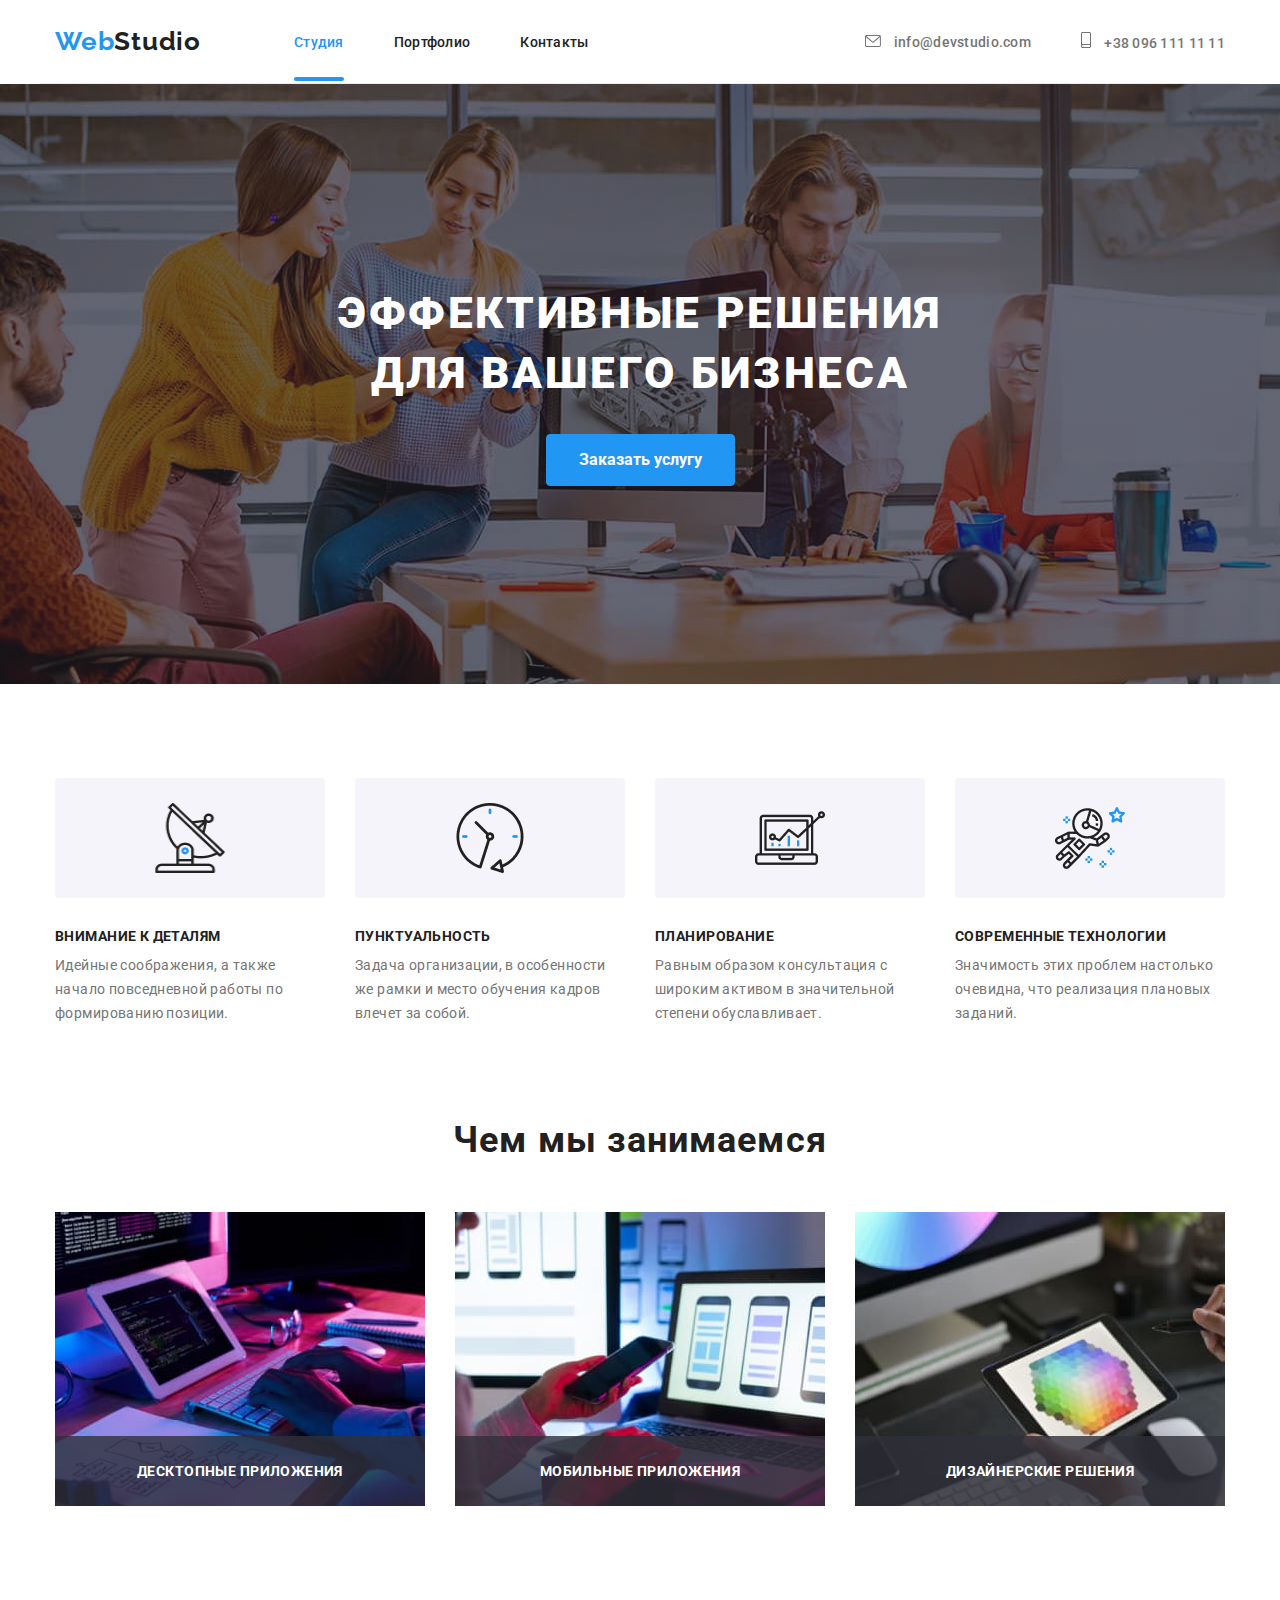
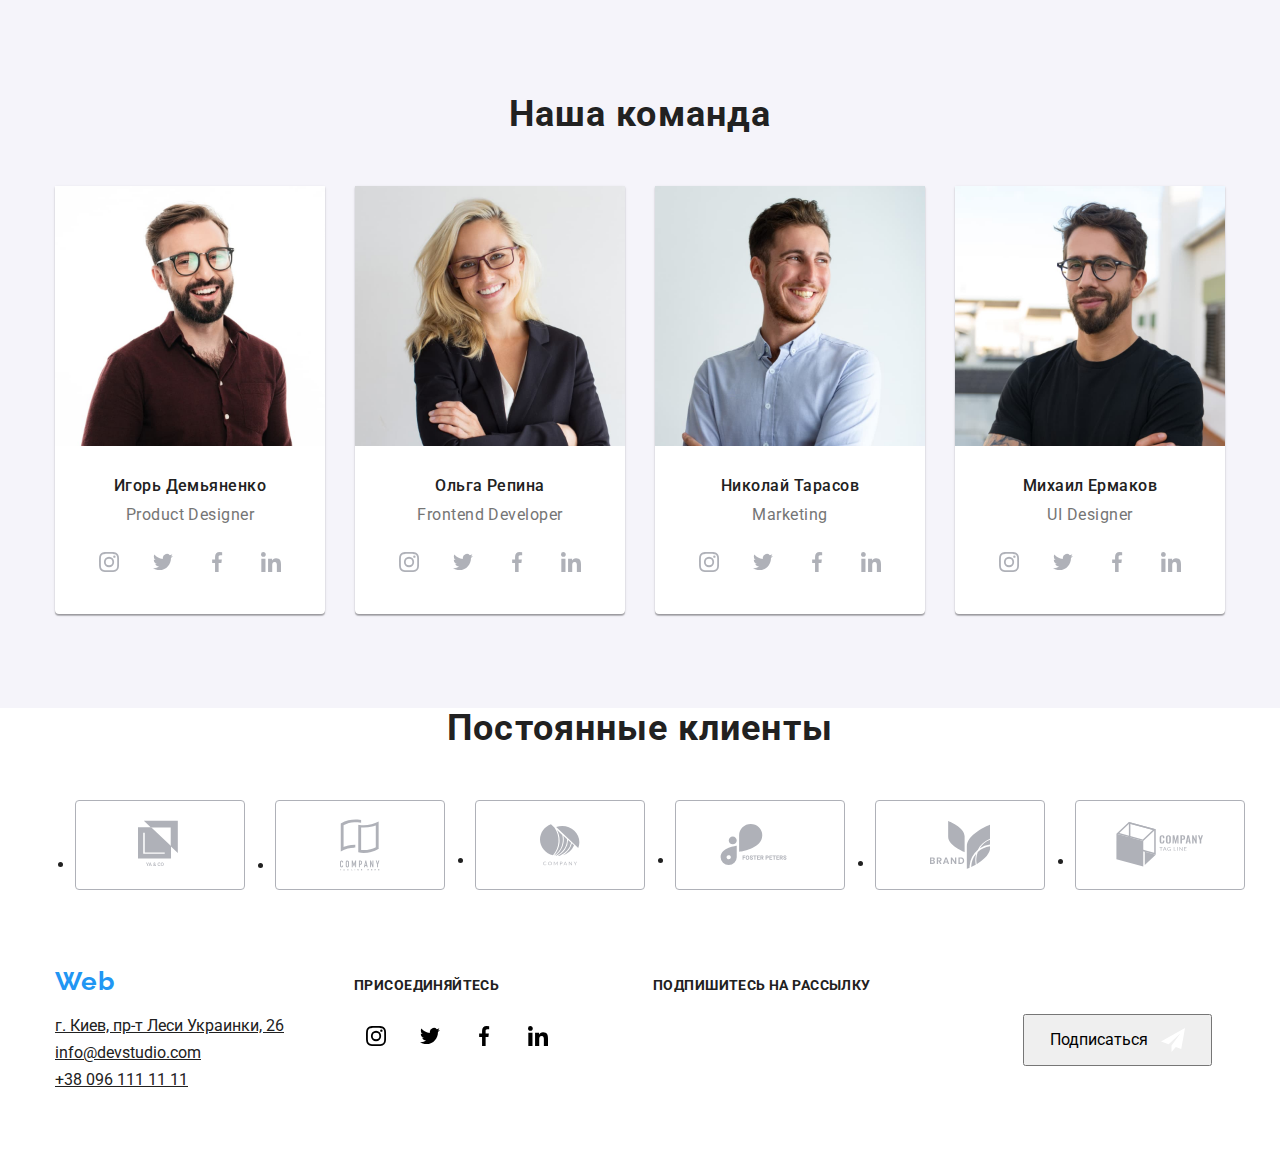
==== commit b2a42799: "Sass for tean and social-list" ====
--- a/index.html
+++ b/index.html
@@ -148,7 +148,7 @@
           <ul class="benefit__list">
             <li class="benefit__list__item icon-details">
               <h3 class="benefit-title">Внимание к деталям</h3>
-              <p class="text benefit-text">
+              <p class="benefit-text">
                 Идейные соображения, а также начало повседневной работы по
                 формированию позиции.
               </p>
@@ -222,8 +222,8 @@
       <section class="team section">
         <div class="container">
           <h2 class="team-title">Наша команда</h2>
-          <ul class="list team-list">
-            <li class="item">
+          <ul class="team-list">
+            <li class="team-item">
               <img
                 class="team-photo"
                 src="./images/demyanenko.jpg"
@@ -232,8 +232,8 @@
                 height="260"
               />
               <h3 class="name-title">Игорь Демьяненко</h3>
-              <p class="text profession">Product Designer</p>
-              <ul class="list social-list">
+              <p class="profession">Product Designer</p>
+              <ul class="social-list">
                 <li class="social-item">
                   <a
                     class="social-link"
@@ -288,7 +288,7 @@
                 </li>
               </ul>
             </li>
-            <li class="item">
+            <li class="team-item">
               <img
                 class="team-photo"
                 src="./images/repina.jpg"
@@ -297,7 +297,7 @@
                 height="260"
               />
               <h3 class="name-title">Ольга Репина</h3>
-              <p class="text profession">Frontend Developer</p>
+              <p class="profession">Frontend Developer</p>
               <ul class="list social-list">
                 <li class="social-item">
                   <a
@@ -353,7 +353,7 @@
                 </li>
               </ul>
             </li>
-            <li class="item">
+            <li class="team-item">
               <img
                 class="team-photo"
                 src="./images/tarasov.jpg"
@@ -362,7 +362,7 @@
                 height="260"
               />
               <h3 class="name-title">Николай Тарасов</h3>
-              <p class="text profession">Marketing</p>
+              <p class="profession">Marketing</p>
               <ul class="list social-list">
                 <li class="social-item">
                   <a
@@ -418,7 +418,7 @@
                 </li>
               </ul>
             </li>
-            <li class="item">
+            <li class="team-item">
               <img
                 class="team-photo"
                 src="./images/ermakov.jpg"
@@ -427,7 +427,7 @@
                 height="260"
               />
               <h3 class="name-title">Михаил Ермаков</h3>
-              <p class="text profession">UI Designer</p>
+              <p class="profession">UI Designer</p>
               <ul class="list social-list">
                 <li class="social-item">
                   <a
--- a/css/main.min.css
+++ b/css/main.min.css
@@ -1,2 +1,2 @@
-.navigation-link,.logo,.contacts-link{text-decoration:none;-webkit-transition:color 250ms cubic-bezier(0.4, 0, 0.2, 1);transition:color 250ms cubic-bezier(0.4, 0, 0.2, 1)}.navigation,.contacts,.benefit__list{padding:0;margin:0;list-style:none}.benefit-text{color:var(--primary-text-color)}.benefits h2{position:absolute !important;clip:rect(1px 1px 1px 1px);clip:rect(1px, 1px, 1px, 1px);padding:0 !important;border:0 !important;height:1px !important;width:1px !important;overflow:hidden}.hero-button,.form-button{display:inline-block;padding-top:10px;padding-bottom:10px;font-weight:700;font-size:16px;line-height:1.87;color:#fff;background-color:#2196f3;border:1px solid #2196f3;border-radius:4px;-webkit-transition:background-color 250ms cubic-bezier(0.4, 0, 0.2, 1),color 250ms cubic-bezier(0.4, 0, 0.2, 1);transition:background-color 250ms cubic-bezier(0.4, 0, 0.2, 1),color 250ms cubic-bezier(0.4, 0, 0.2, 1)}.benefit-text{color:#757575}.benefits{padding-bottom:94px}html{-webkit-box-sizing:border-box;box-sizing:border-box}*,*::before,*::after{-webkit-box-sizing:inherit;box-sizing:inherit}h1,h2,h3,h4,h5{margin-top:0}p{margin:0}img{display:block;max-width:100%;height:auto}body{font-family:"Roboto",sans-serif;color:#212121;background-color:#fff}.container{padding-right:15px;padding-left:15px;margin-right:auto;margin-left:auto;width:1200px}.header-wrap{display:-webkit-box;display:-ms-flexbox;display:flex;-webkit-box-pack:center;-ms-flex-pack:center;justify-content:center;-webkit-box-align:center;-ms-flex-align:center;align-items:center;border-bottom:1px solid #ececec}.main-nav{display:-webkit-box;display:-ms-flexbox;display:flex;-webkit-box-pack:none;-ms-flex-pack:none;justify-content:none;-webkit-box-align:center;-ms-flex-align:center;align-items:center}.navigation{display:-webkit-box;display:-ms-flexbox;display:flex;margin-left:93px}.navigation-item:not(:last-child){margin-right:50px}.navigation-link{position:relative;display:block;padding-top:32px;padding-bottom:32px;font-weight:500;font-size:14px;line-height:1.142;letter-spacing:0.02em;color:#212121}.navigation-link:hover,.navigation-link:focus{color:#2196f3}.navigation-link::after{position:absolute;bottom:0;left:0;content:"";display:block;width:100%;height:4px;background-color:#2196f3;border-radius:2px;-webkit-transform:scale(0);transform:scale(0);-webkit-transition:-webkit-transform 250ms cubic-bezier(0.4, 0, 0.2, 1);transition:-webkit-transform 250ms cubic-bezier(0.4, 0, 0.2, 1);transition:transform 250ms cubic-bezier(0.4, 0, 0.2, 1);transition:transform 250ms cubic-bezier(0.4, 0, 0.2, 1), -webkit-transform 250ms cubic-bezier(0.4, 0, 0.2, 1)}.navigation-link.current{color:#2196f3}.navigation-link:hover::after,.navigation-link.current::after{-webkit-transform:scale(1);transform:scale(1)}.logo{font-family:"Raleway",sans-serif;font-weight:700;font-size:26px;line-height:1.192;letter-spacing:0.03em}.logo-color{color:#2196f3}.logo-header{color:#212121}.logo-footer{color:#fff;margin-bottom:20px}.contacts{display:-webkit-box;display:-ms-flexbox;display:flex;-webkit-box-pack:none;-ms-flex-pack:none;justify-content:none;-webkit-box-align:center;-ms-flex-align:center;align-items:center;margin-left:auto}.contacts-item+.contacts-item{margin-left:50px}.contacts-link{display:block;padding-top:32px;padding-bottom:32px;font-weight:500;font-size:14px;line-height:1.142;letter-spacing:0.02em;color:#757575}.contacts-link:hover,.contacts-link:focus{color:#2196f3}.contact-icon{margin-right:10px;fill:currentColor}.hero{height:600px;max-width:1600px;margin-right:auto;margin-left:auto;padding-top:200px;padding-bottom:200px;text-align:center;background-color:#2f303a;background-image:-webkit-gradient(linear, left top, right top, from(rgba(47,48,58,0.4)), to(rgba(47,48,58,0.4))),url("../images/hero_optimazed.jpg");background-image:linear-gradient(to right, rgba(47,48,58,0.4), rgba(47,48,58,0.4)),url("../images/hero_optimazed.jpg");background-repeat:no-repeat;background-size:cover;background-position:center}.hero-title{width:696px;margin-right:auto;margin-left:auto;margin-bottom:30px;font-weight:900;font-size:44px;line-height:1.36;letter-spacing:0.06em;text-transform:uppercase;color:#fff}.hero-button{padding-right:32px;padding-left:32px;color:#fff}.hero-button:hover,.hero-button:focus{color:#2196f3;background-color:#fff}.benefits{padding-top:94px}.benefit__list{display:-webkit-box;display:-ms-flexbox;display:flex;-ms-flex-wrap:wrap;flex-wrap:wrap}.benefit__list__item{width:calc((100% - 90px) / 4)}.benefit__list__item+.benefit__list__item{margin-left:30px}.benefit__list__item::before{display:block;height:120px;content:"";background-color:#f5f4fa;background-repeat:no-repeat;background-position:center;background-size:70px 70px;border-radius:4px}.benefit-title{margin-bottom:10px;margin-top:30px;font-weight:700;font-size:14px;line-height:1.142;letter-spacing:0.03em;text-transform:uppercase}.benefit-text{margin-bottom:0;font-size:14px;line-height:1.71;letter-spacing:0.03em}.icon-details::before{background-image:url("../images/antena.png")}.icon-in-time::before{background-image:url("../images/clock.png")}.icon-planning::before{background-image:url("../images/diagram.png")}.icon-technology::before{background-image:url("../images/astronaut.png")}.backdrop{position:fixed;z-index:3;left:0;top:0;width:100%;height:100%;background-color:rgba(0,0,0,0.2);opacity:1;-webkit-transition:opacity 250ms cubic-bezier(0.4, 0, 0.2, 1);transition:opacity 250ms cubic-bezier(0.4, 0, 0.2, 1)}.backdrop.is-hidden{opacity:0;pointer-events:none}.modal{position:absolute;z-index:5;left:50%;top:50%;-webkit-transform:translate(-50%, -50%) scale(1);transform:translate(-50%, -50%) scale(1);min-width:528px;min-height:581px;padding:40px;background-color:#fff;-webkit-box-shadow:0px 1px 3px rgba(0,0,0,0.12),0px 1px 1px rgba(0,0,0,0.14),0px 2px 1px rgba(0,0,0,0.2);box-shadow:0px 1px 3px rgba(0,0,0,0.12),0px 1px 1px rgba(0,0,0,0.14),0px 2px 1px rgba(0,0,0,0.2);border-radius:4px;-webkit-transition:-webkit-transform 250ms cubic-bezier(0.4, 0, 0.2, 1);transition:-webkit-transform 250ms cubic-bezier(0.4, 0, 0.2, 1);transition:transform 250ms cubic-bezier(0.4, 0, 0.2, 1);transition:transform 250ms cubic-bezier(0.4, 0, 0.2, 1), -webkit-transform 250ms cubic-bezier(0.4, 0, 0.2, 1)}.backdrop.is-hidden .modal{-webkit-transform:translate(-50%, -50%) scale(0.5);transform:translate(-50%, -50%) scale(0.5)}.close-modal{position:absolute;right:8px;top:8px;width:30px;height:30px;display:-webkit-box;display:-ms-flexbox;display:flex;-webkit-box-pack:center;-ms-flex-pack:center;justify-content:center;-webkit-box-align:center;-ms-flex-align:center;align-items:center;background-color:#fff;border-radius:50%;border:1px solid rgba(0,0,0,0.1)}.close-modal:hover{background-color:#2196f3}.form-title{margin-bottom:12px;font-weight:700;font-size:20px;line-height:1.5;letter-spacing:0.03em;color:#212121}.recall-form{text-align:left}.form-field{position:relative;margin-bottom:10px}.form-field:nth-last-of-type(2){margin-bottom:20px}.form-label{display:inline-block;margin-bottom:4px;font-size:12px;line-height:1.16;letter-spacing:0.01em;color:#757575}.form-input{width:100%;padding:12px;padding-left:42px;-webkit-transition:250ms cubic-bezier(0.4, 0, 0.2, 1);transition:250ms cubic-bezier(0.4, 0, 0.2, 1);border:1px solid rgba(33,33,33,0.2);-webkit-box-sizing:border-box;box-sizing:border-box;border-radius:4px}.form-input:focus,.form-input:hover{cursor:pointer;border:1px solid #2196f3}.form-input:focus{outline:1px auto #2196f3}.form-comment{width:100%;height:120px;-webkit-transition:250ms cubic-bezier(0.4, 0, 0.2, 1);transition:250ms cubic-bezier(0.4, 0, 0.2, 1);resize:none;padding:12px;border:1px solid rgba(33,33,33,0.2);-webkit-box-sizing:border-box;box-sizing:border-box;border-radius:4px}.form-comment:focus,.form-comment:hover{cursor:pointer;border:1px solid #2196f3}.form-comment:focus{outline:1px auto #2196f3}.form-comment::-webkit-input-placeholder{font-size:14px;line-height:1.14;letter-spacing:0.01em;color:rgba(117,117,117,0.5)}.form-comment:-ms-input-placeholder{font-size:14px;line-height:1.14;letter-spacing:0.01em;color:rgba(117,117,117,0.5)}.form-comment::-ms-input-placeholder{font-size:14px;line-height:1.14;letter-spacing:0.01em;color:rgba(117,117,117,0.5)}.form-comment::placeholder{font-size:14px;line-height:1.14;letter-spacing:0.01em;color:rgba(117,117,117,0.5)}.input-icon{position:absolute;left:15px;top:35px}.form-input:focus ~ .input-icon,.form-input:hover ~ .input-icon{fill:#2196f3}.checkbox-label{display:-webkit-inline-box;display:-ms-inline-flexbox;display:inline-flex;-webkit-box-align:center;-ms-flex-align:center;align-items:center;font-size:14px;line-height:1.71;letter-spacing:0.03em;margin-bottom:30px;color:#757575}.checkbox-link{display:inline-block;margin-left:5px;color:#2196f3;-webkit-transition:250ms cubic-bezier(0.4, 0, 0.2, 1);transition:250ms cubic-bezier(0.4, 0, 0.2, 1)}.checkbox-link:hover,.checkbox-link:focus{color:#1b78c4}.custom-checkbox{-webkit-appearance:none;-moz-appearance:none;appearance:none;position:absolute}.icon{display:inline-block;width:16px;height:15px;margin-right:5px;border:2px solid #2a2a2a;border-radius:4px;background-color:transparent;-webkit-transition:250ms cubic-bezier(0.4, 0, 0.2, 1);transition:250ms cubic-bezier(0.4, 0, 0.2, 1)}.custom-checkbox:checked+.icon{border-color:transparent;background-image:url("../images/icon_check.svg");background-size:contain;background-origin:border-box}.form-button{display:block;margin-left:auto;margin-right:auto;padding-right:54px;padding-left:54px;-webkit-box-shadow:0px 4px 4px rgba(0,0,0,0.15);box-shadow:0px 4px 4px rgba(0,0,0,0.15)}.form-button:hover,.form-button:focus{background-color:#188ce8;cursor:pointer}
+.navigation-link,.logo,.contacts-link,.social-link{text-decoration:none;-webkit-transition:color 250ms cubic-bezier(0.4, 0, 0.2, 1);transition:color 250ms cubic-bezier(0.4, 0, 0.2, 1)}.navigation,.contacts,.benefit__list,.work-list,.team-list,.social-list{padding:0;margin:0;list-style:none}.benefit-text,.profession{color:var(--primary-text-color)}.benefits h2{position:absolute !important;clip:rect(1px 1px 1px 1px);clip:rect(1px, 1px, 1px, 1px);padding:0 !important;border:0 !important;height:1px !important;width:1px !important;overflow:hidden}.hero-button,.form-button{display:inline-block;padding-top:10px;padding-bottom:10px;font-weight:700;font-size:16px;line-height:1.87;color:#fff;background-color:#2196f3;border:1px solid #2196f3;border-radius:4px;-webkit-transition:background-color 250ms cubic-bezier(0.4, 0, 0.2, 1),color 250ms cubic-bezier(0.4, 0, 0.2, 1);transition:background-color 250ms cubic-bezier(0.4, 0, 0.2, 1),color 250ms cubic-bezier(0.4, 0, 0.2, 1)}.benefit-text,.profession{color:#757575}.benefits,.team{padding-bottom:94px;padding-top:94px}.work-title,.team-title{margin-bottom:50px;font-weight:700;font-size:36px;line-height:1.166;text-align:center;letter-spacing:0.03em}.name-title,.profession{font-size:16px;line-height:1.1875;text-align:center;letter-spacing:0.03em}html{-webkit-box-sizing:border-box;box-sizing:border-box}*,*::before,*::after{-webkit-box-sizing:inherit;box-sizing:inherit}h1,h2,h3,h4,h5{margin-top:0}p{margin:0}img{display:block;max-width:100%;height:auto}body{font-family:"Roboto",sans-serif;color:#212121;background-color:#fff}.container{padding-right:15px;padding-left:15px;margin-right:auto;margin-left:auto;width:1200px}.header-wrap{display:-webkit-box;display:-ms-flexbox;display:flex;-webkit-box-pack:center;-ms-flex-pack:center;justify-content:center;-webkit-box-align:center;-ms-flex-align:center;align-items:center;border-bottom:1px solid #ececec}.main-nav{display:-webkit-box;display:-ms-flexbox;display:flex;-webkit-box-pack:none;-ms-flex-pack:none;justify-content:none;-webkit-box-align:center;-ms-flex-align:center;align-items:center}.navigation{display:-webkit-box;display:-ms-flexbox;display:flex;margin-left:93px}.navigation-item:not(:last-child){margin-right:50px}.navigation-link{position:relative;display:block;padding-top:32px;padding-bottom:32px;font-weight:500;font-size:14px;line-height:1.142;letter-spacing:0.02em;color:#212121}.navigation-link:hover,.navigation-link:focus{color:#2196f3}.navigation-link::after{position:absolute;bottom:0;left:0;content:"";display:block;width:100%;height:4px;background-color:#2196f3;border-radius:2px;-webkit-transform:scale(0);transform:scale(0);-webkit-transition:-webkit-transform 250ms cubic-bezier(0.4, 0, 0.2, 1);transition:-webkit-transform 250ms cubic-bezier(0.4, 0, 0.2, 1);transition:transform 250ms cubic-bezier(0.4, 0, 0.2, 1);transition:transform 250ms cubic-bezier(0.4, 0, 0.2, 1), -webkit-transform 250ms cubic-bezier(0.4, 0, 0.2, 1)}.navigation-link.current{color:#2196f3}.navigation-link:hover::after,.navigation-link.current::after{-webkit-transform:scale(1);transform:scale(1)}.logo{font-family:"Raleway",sans-serif;font-weight:700;font-size:26px;line-height:1.192;letter-spacing:0.03em}.logo-color{color:#2196f3}.logo-header{color:#212121}.logo-footer{color:#fff;margin-bottom:20px}.contacts{display:-webkit-box;display:-ms-flexbox;display:flex;-webkit-box-pack:none;-ms-flex-pack:none;justify-content:none;-webkit-box-align:center;-ms-flex-align:center;align-items:center;margin-left:auto}.contacts-item+.contacts-item{margin-left:50px}.contacts-link{display:block;padding-top:32px;padding-bottom:32px;font-weight:500;font-size:14px;line-height:1.142;letter-spacing:0.02em;color:#757575}.contacts-link:hover,.contacts-link:focus{color:#2196f3}.contact-icon{margin-right:10px;fill:currentColor}.hero{height:600px;max-width:1600px;margin-right:auto;margin-left:auto;padding-top:200px;padding-bottom:200px;text-align:center;background-color:#2f303a;background-image:-webkit-gradient(linear, left top, right top, from(rgba(47,48,58,0.4)), to(rgba(47,48,58,0.4))),url("../images/hero_optimazed.jpg");background-image:linear-gradient(to right, rgba(47,48,58,0.4), rgba(47,48,58,0.4)),url("../images/hero_optimazed.jpg");background-repeat:no-repeat;background-size:cover;background-position:center}.hero-title{width:696px;margin-right:auto;margin-left:auto;margin-bottom:30px;font-weight:900;font-size:44px;line-height:1.36;letter-spacing:0.06em;text-transform:uppercase;color:#fff}.hero-button{padding-right:32px;padding-left:32px;color:#fff}.hero-button:hover,.hero-button:focus{color:#2196f3;background-color:#fff}.benefits{padding-top:94px}.benefit__list{display:-webkit-box;display:-ms-flexbox;display:flex;-ms-flex-wrap:wrap;flex-wrap:wrap}.benefit__list__item{width:calc((100% - 90px) / 4)}.benefit__list__item+.benefit__list__item{margin-left:30px}.benefit__list__item::before{display:block;height:120px;content:"";background-color:#f5f4fa;background-repeat:no-repeat;background-position:center;background-size:70px 70px;border-radius:4px}.benefit-title{margin-bottom:10px;margin-top:30px;font-weight:700;font-size:14px;line-height:1.142;letter-spacing:0.03em;text-transform:uppercase}.benefit-text{margin-bottom:0;font-size:14px;line-height:1.71;letter-spacing:0.03em}.icon-details::before{background-image:url("../images/antena.png")}.icon-in-time::before{background-image:url("../images/clock.png")}.icon-planning::before{background-image:url("../images/diagram.png")}.icon-technology::before{background-image:url("../images/astronaut.png")}.works{padding-bottom:94px}.work-list{display:-webkit-box;display:-ms-flexbox;display:flex}.work-item{display:inline-block;position:relative;z-index:1}.work-item:not(:nth-child(3n)){margin-right:30px}.work-description{position:absolute;z-index:2;left:0;bottom:0;display:-webkit-box;display:-ms-flexbox;display:flex;-webkit-box-pack:center;-ms-flex-pack:center;justify-content:center;-webkit-box-align:center;-ms-flex-align:center;align-items:center;height:70px;width:100%;font-weight:700;font-size:14px;line-height:1.142;letter-spacing:0.03em;text-transform:uppercase;color:#fff;background-color:rgba(47,48,58,0.8)}.team{background-color:#f5f4fa}.team-list{display:-webkit-box;display:-ms-flexbox;display:flex}.team-item{width:calc((100% - 90px) / 4);padding-bottom:30px;background-color:#fff;-webkit-box-shadow:0px 1px 3px rgba(0,0,0,0.12),0px 1px 1px rgba(0,0,0,0.14),0px 2px 1px rgba(0,0,0,0.2);box-shadow:0px 1px 3px rgba(0,0,0,0.12),0px 1px 1px rgba(0,0,0,0.14),0px 2px 1px rgba(0,0,0,0.2);border-radius:0px 0px 4px 4px}.team-item:not(:last-child){margin-right:30px}.team-photo{margin-bottom:30px}.name-title{margin-bottom:10px;font-weight:500}.profession{margin-bottom:16px}.backdrop{position:fixed;z-index:3;left:0;top:0;width:100%;height:100%;background-color:rgba(0,0,0,0.2);opacity:1;-webkit-transition:opacity 250ms cubic-bezier(0.4, 0, 0.2, 1);transition:opacity 250ms cubic-bezier(0.4, 0, 0.2, 1)}.backdrop.is-hidden{opacity:0;pointer-events:none}.modal{position:absolute;z-index:5;left:50%;top:50%;-webkit-transform:translate(-50%, -50%) scale(1);transform:translate(-50%, -50%) scale(1);min-width:528px;min-height:581px;padding:40px;background-color:#fff;-webkit-box-shadow:0px 1px 3px rgba(0,0,0,0.12),0px 1px 1px rgba(0,0,0,0.14),0px 2px 1px rgba(0,0,0,0.2);box-shadow:0px 1px 3px rgba(0,0,0,0.12),0px 1px 1px rgba(0,0,0,0.14),0px 2px 1px rgba(0,0,0,0.2);border-radius:4px;-webkit-transition:-webkit-transform 250ms cubic-bezier(0.4, 0, 0.2, 1);transition:-webkit-transform 250ms cubic-bezier(0.4, 0, 0.2, 1);transition:transform 250ms cubic-bezier(0.4, 0, 0.2, 1);transition:transform 250ms cubic-bezier(0.4, 0, 0.2, 1), -webkit-transform 250ms cubic-bezier(0.4, 0, 0.2, 1)}.backdrop.is-hidden .modal{-webkit-transform:translate(-50%, -50%) scale(0.5);transform:translate(-50%, -50%) scale(0.5)}.close-modal{position:absolute;right:8px;top:8px;width:30px;height:30px;display:-webkit-box;display:-ms-flexbox;display:flex;-webkit-box-pack:center;-ms-flex-pack:center;justify-content:center;-webkit-box-align:center;-ms-flex-align:center;align-items:center;background-color:#fff;border-radius:50%;border:1px solid rgba(0,0,0,0.1)}.close-modal:hover{background-color:#2196f3}.form-title{margin-bottom:12px;font-weight:700;font-size:20px;line-height:1.5;letter-spacing:0.03em;color:#212121}.recall-form{text-align:left}.form-field{position:relative;margin-bottom:10px}.form-field:nth-last-of-type(2){margin-bottom:20px}.form-label{display:inline-block;margin-bottom:4px;font-size:12px;line-height:1.16;letter-spacing:0.01em;color:#757575}.form-input{width:100%;padding:12px;padding-left:42px;-webkit-transition:250ms cubic-bezier(0.4, 0, 0.2, 1);transition:250ms cubic-bezier(0.4, 0, 0.2, 1);border:1px solid rgba(33,33,33,0.2);-webkit-box-sizing:border-box;box-sizing:border-box;border-radius:4px}.form-input:focus,.form-input:hover{cursor:pointer;border:1px solid #2196f3}.form-input:focus{outline:1px auto #2196f3}.form-comment{width:100%;height:120px;-webkit-transition:250ms cubic-bezier(0.4, 0, 0.2, 1);transition:250ms cubic-bezier(0.4, 0, 0.2, 1);resize:none;padding:12px;border:1px solid rgba(33,33,33,0.2);-webkit-box-sizing:border-box;box-sizing:border-box;border-radius:4px}.form-comment:focus,.form-comment:hover{cursor:pointer;border:1px solid #2196f3}.form-comment:focus{outline:1px auto #2196f3}.form-comment::-webkit-input-placeholder{font-size:14px;line-height:1.14;letter-spacing:0.01em;color:rgba(117,117,117,0.5)}.form-comment:-ms-input-placeholder{font-size:14px;line-height:1.14;letter-spacing:0.01em;color:rgba(117,117,117,0.5)}.form-comment::-ms-input-placeholder{font-size:14px;line-height:1.14;letter-spacing:0.01em;color:rgba(117,117,117,0.5)}.form-comment::placeholder{font-size:14px;line-height:1.14;letter-spacing:0.01em;color:rgba(117,117,117,0.5)}.input-icon{position:absolute;left:15px;top:35px}.form-input:focus ~ .input-icon,.form-input:hover ~ .input-icon{fill:#2196f3}.checkbox-label{display:-webkit-inline-box;display:-ms-inline-flexbox;display:inline-flex;-webkit-box-align:center;-ms-flex-align:center;align-items:center;font-size:14px;line-height:1.71;letter-spacing:0.03em;margin-bottom:30px;color:#757575}.checkbox-link{display:inline-block;margin-left:5px;color:#2196f3;-webkit-transition:250ms cubic-bezier(0.4, 0, 0.2, 1);transition:250ms cubic-bezier(0.4, 0, 0.2, 1)}.checkbox-link:hover,.checkbox-link:focus{color:#1b78c4}.custom-checkbox{-webkit-appearance:none;-moz-appearance:none;appearance:none;position:absolute}.icon{display:inline-block;width:16px;height:15px;margin-right:5px;border:2px solid #2a2a2a;border-radius:4px;background-color:transparent;-webkit-transition:250ms cubic-bezier(0.4, 0, 0.2, 1);transition:250ms cubic-bezier(0.4, 0, 0.2, 1)}.custom-checkbox:checked+.icon{border-color:transparent;background-image:url("../images/icon_check.svg");background-size:contain;background-origin:border-box}.form-button{display:block;margin-left:auto;margin-right:auto;padding-right:54px;padding-left:54px;-webkit-box-shadow:0px 4px 4px rgba(0,0,0,0.15);box-shadow:0px 4px 4px rgba(0,0,0,0.15)}.form-button:hover,.form-button:focus{background-color:#188ce8;cursor:pointer}.social-list{display:-webkit-box;display:-ms-flexbox;display:flex;-webkit-box-pack:center;-ms-flex-pack:center;justify-content:center;-webkit-box-align:none;-ms-flex-align:none;align-items:none}.social-link{display:-webkit-box;display:-ms-flexbox;display:flex;-webkit-box-pack:center;-ms-flex-pack:center;justify-content:center;-webkit-box-align:center;-ms-flex-align:center;align-items:center;width:44px;height:44px;border-radius:50%}.social-link:hover,.social-link:focus{background-color:#2196f3}.social-link:hover .social-icon,.social-link:focus .social-icon{--color1: $white}.team .social-link{background-color:#fff;-webkit-transition:background-color 250ms cubic-bezier(0.4, 0, 0.2, 1);transition:background-color 250ms cubic-bezier(0.4, 0, 0.2, 1)}.join-us .social-link{--color1: $white;background-color:rgba(255,255,255,0.1);-webkit-transition:color 250ms cubic-bezier(0.4, 0, 0.2, 1);transition:color 250ms cubic-bezier(0.4, 0, 0.2, 1);-webkit-transition:background-color 250ms cubic-bezier(0.4, 0, 0.2, 1);transition:background-color 250ms cubic-bezier(0.4, 0, 0.2, 1)}
 /*# sourceMappingURL=main.min.css.map */--- a/css/styles.css
+++ b/css/styles.css
@@ -248,13 +248,13 @@
   color: var(--white);
 }
 
-.join-us .social-link {
+/* .join-us .social-link {
   --color1: var(--white);
   background-color: rgba(255, 255, 255, 0.1);
 
   transition: color 250ms cubic-bezier(0.4, 0, 0.2, 1),
     background-color 250ms cubic-bezier(0.4, 0, 0.2, 1);
-}
+} */
 
 .subscribe-input {
   width: 358px;
@@ -494,23 +494,23 @@
   background-color: rgba(47, 48, 58, 0.8);
 } */
 
-.team {
+/* .team {
   background-color: var(--secondary-bg-color);
-}
-
-.team-photo {
+} */
+
+/* .team-photo {
   margin-bottom: 30px;
-}
-
-.name-title {
+} */
+
+/* .name-title {
   margin-bottom: 10px;
-}
-
-.team-list {
-  display: flex;
-}
-
-.team-list > .item {
+} */
+
+/* .team-list {
+  display: flex;
+} */
+
+/* .team-list > .item {
   width: calc((100% - 90px) / 4);
   padding-bottom: 30px;
 
@@ -522,15 +522,15 @@
 
 .team-list > .item:not(:last-child) {
   margin-right: 30px;
-}
-
-.social-list,
+} */
+
+/* .social-list, */
 .customer-list {
   display: flex;
   justify-content: center;
 }
 
-.social-link {
+/* .social-link {
   display: flex;
   justify-content: center;
   align-items: center;
@@ -538,13 +538,13 @@
   height: 44px;
 
   border-radius: 50%;
-}
-
-.team .social-link {
+} */
+
+/* .team .social-link {
   background-color: var(--white);
 
   transition: background-color 250ms cubic-bezier(0.4, 0, 0.2, 1);
-}
+} */
 .customer-link .customer-icon {
   transition: color 250ms cubic-bezier(0.4, 0, 0.2, 1);
 }
@@ -569,10 +569,10 @@
   margin-right: 30px;
 }
 
-.social-link:hover,
+/* .social-link:hover,
 .social-link:focus {
   background-color: var(--accent-color);
-}
+} */
 
 .social-link:hover .social-icon,
 .social-link:focus .social-icon {
@@ -602,7 +602,7 @@
 } */
 
 /* .work-title, */
-.team-title,
+/* .team-title, */
 .customer-title {
   margin-bottom: 50px;
 
@@ -613,21 +613,21 @@
   letter-spacing: 0.03em;
 }
 
-.name-title {
+/* .name-title {
   font-weight: 500;
-}
-
-.name-title,
-.profession {
+} */
+
+/* .name-title, */
+/* .profession {
   font-size: 16px;
   line-height: 1.1875;
   text-align: center;
   letter-spacing: 0.03em;
-}
-
-.profession {
+} */
+
+/* .profession {
   margin-bottom: 16px;
-}
+} */
 
 .flex {
   display: flex;
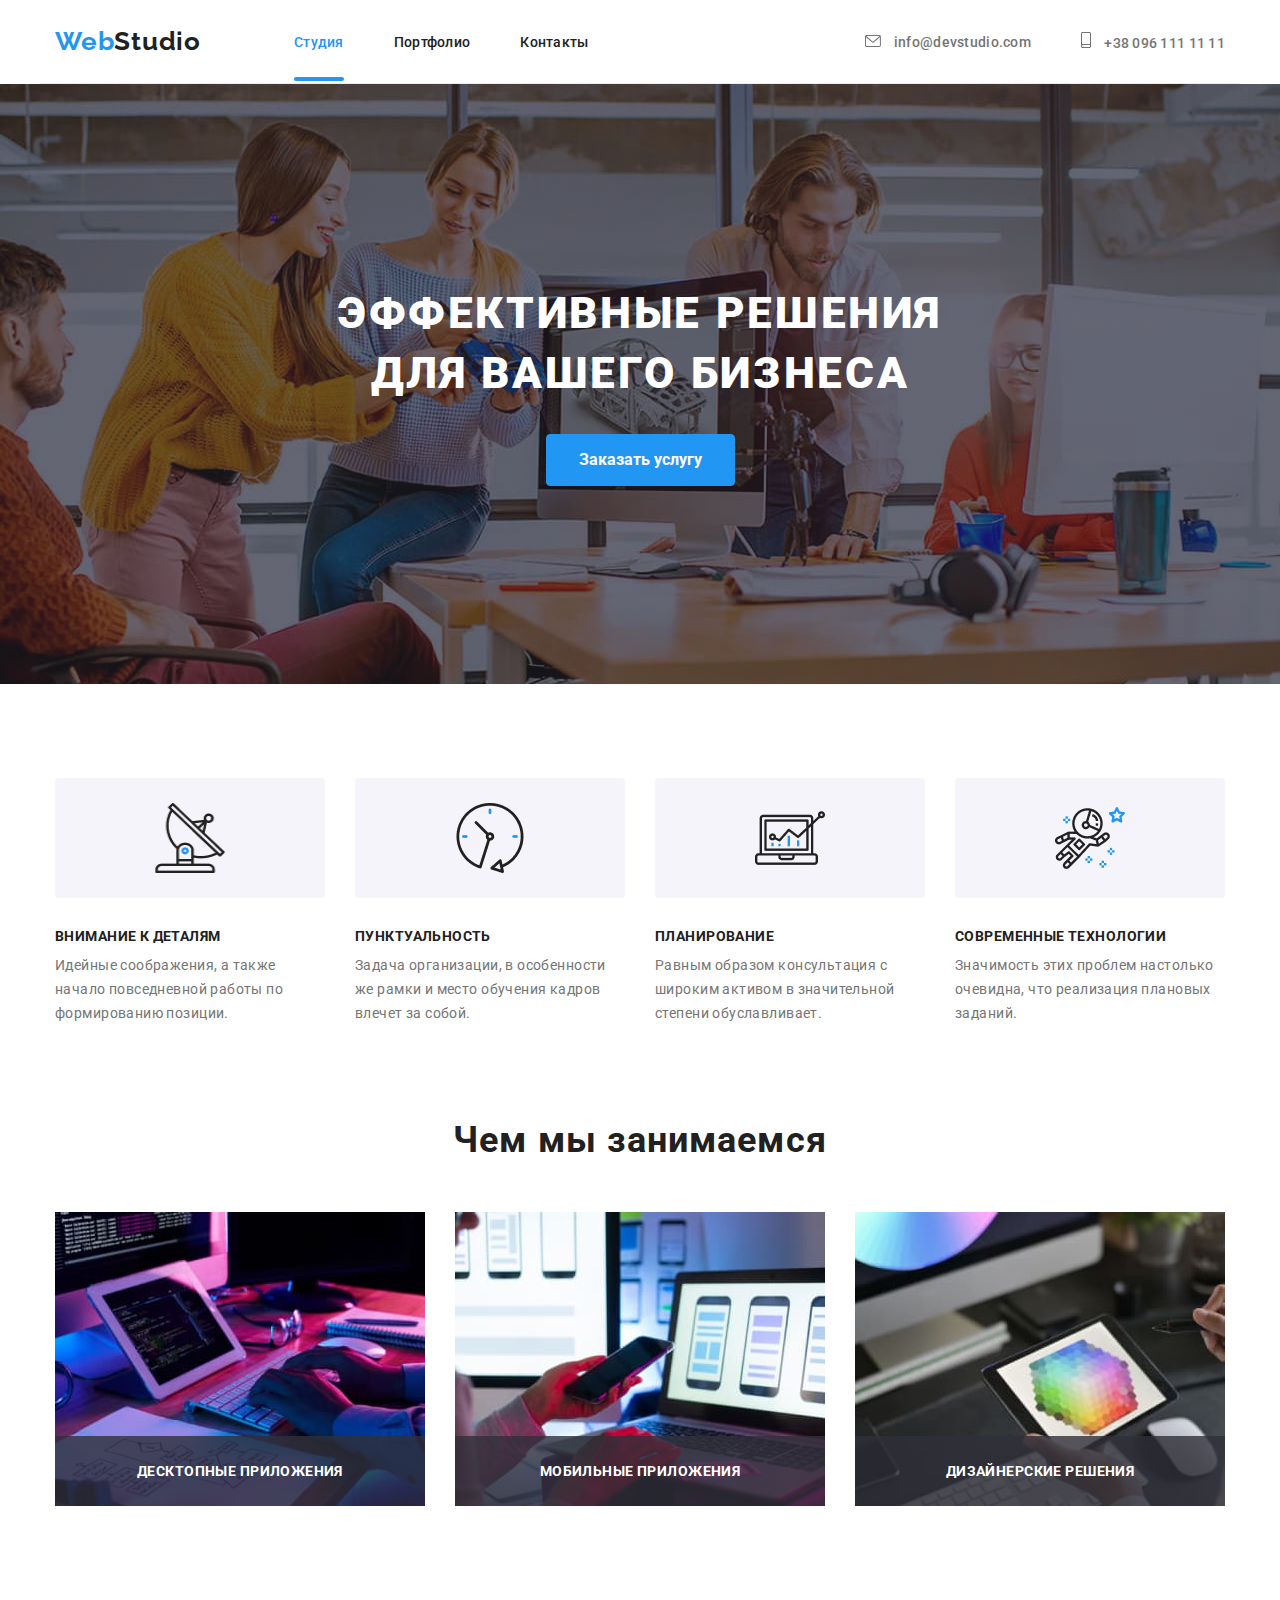
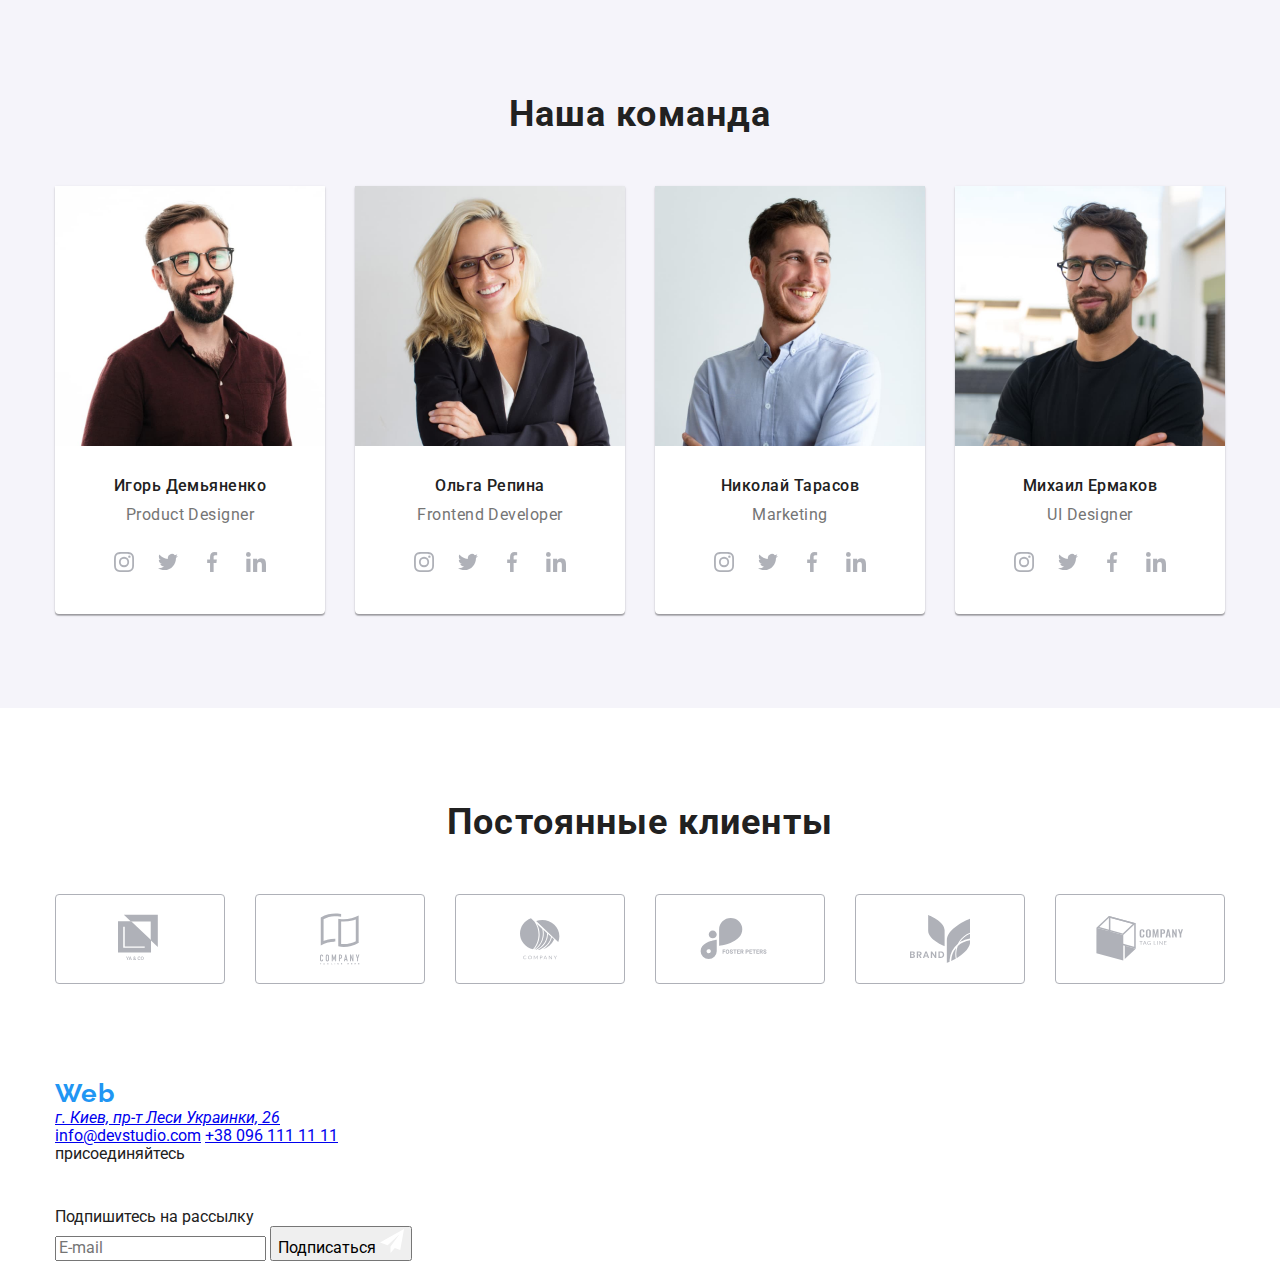
==== commit 78d77642: "Sass for customers" ====
--- a/index.html
+++ b/index.html
@@ -13,7 +13,6 @@
       href="https://cdnjs.cloudflare.com/ajax/libs/modern-normalize/1.0.0/modern-normalize.css"
     />
     <link rel="stylesheet" href="./css/main.min.css" />
-    <link rel="stylesheet" href="./css/styles.css" />
   </head>
 
   <body>
@@ -487,10 +486,10 @@
         </div>
       </section>
       <!--Regular customer-->
-      <section class="section">
+      <section class="customers">
         <div class="container">
           <h2 class="customer-title">Постоянные клиенты</h2>
-          <ul class="list customer-list">
+          <ul class="customer-list">
             <li class="customer-item">
               <a href="" class="link customer-link">
                 <svg class="customer-icon" width="44" height="50">
--- a/css/main.min.css
+++ b/css/main.min.css
@@ -1,2 +1,2 @@
-.navigation-link,.logo,.contacts-link,.social-link{text-decoration:none;-webkit-transition:color 250ms cubic-bezier(0.4, 0, 0.2, 1);transition:color 250ms cubic-bezier(0.4, 0, 0.2, 1)}.navigation,.contacts,.benefit__list,.work-list,.team-list,.social-list{padding:0;margin:0;list-style:none}.benefit-text,.profession{color:var(--primary-text-color)}.benefits h2{position:absolute !important;clip:rect(1px 1px 1px 1px);clip:rect(1px, 1px, 1px, 1px);padding:0 !important;border:0 !important;height:1px !important;width:1px !important;overflow:hidden}.hero-button,.form-button{display:inline-block;padding-top:10px;padding-bottom:10px;font-weight:700;font-size:16px;line-height:1.87;color:#fff;background-color:#2196f3;border:1px solid #2196f3;border-radius:4px;-webkit-transition:background-color 250ms cubic-bezier(0.4, 0, 0.2, 1),color 250ms cubic-bezier(0.4, 0, 0.2, 1);transition:background-color 250ms cubic-bezier(0.4, 0, 0.2, 1),color 250ms cubic-bezier(0.4, 0, 0.2, 1)}.benefit-text,.profession{color:#757575}.benefits,.team{padding-bottom:94px;padding-top:94px}.work-title,.team-title{margin-bottom:50px;font-weight:700;font-size:36px;line-height:1.166;text-align:center;letter-spacing:0.03em}.name-title,.profession{font-size:16px;line-height:1.1875;text-align:center;letter-spacing:0.03em}html{-webkit-box-sizing:border-box;box-sizing:border-box}*,*::before,*::after{-webkit-box-sizing:inherit;box-sizing:inherit}h1,h2,h3,h4,h5{margin-top:0}p{margin:0}img{display:block;max-width:100%;height:auto}body{font-family:"Roboto",sans-serif;color:#212121;background-color:#fff}.container{padding-right:15px;padding-left:15px;margin-right:auto;margin-left:auto;width:1200px}.header-wrap{display:-webkit-box;display:-ms-flexbox;display:flex;-webkit-box-pack:center;-ms-flex-pack:center;justify-content:center;-webkit-box-align:center;-ms-flex-align:center;align-items:center;border-bottom:1px solid #ececec}.main-nav{display:-webkit-box;display:-ms-flexbox;display:flex;-webkit-box-pack:none;-ms-flex-pack:none;justify-content:none;-webkit-box-align:center;-ms-flex-align:center;align-items:center}.navigation{display:-webkit-box;display:-ms-flexbox;display:flex;margin-left:93px}.navigation-item:not(:last-child){margin-right:50px}.navigation-link{position:relative;display:block;padding-top:32px;padding-bottom:32px;font-weight:500;font-size:14px;line-height:1.142;letter-spacing:0.02em;color:#212121}.navigation-link:hover,.navigation-link:focus{color:#2196f3}.navigation-link::after{position:absolute;bottom:0;left:0;content:"";display:block;width:100%;height:4px;background-color:#2196f3;border-radius:2px;-webkit-transform:scale(0);transform:scale(0);-webkit-transition:-webkit-transform 250ms cubic-bezier(0.4, 0, 0.2, 1);transition:-webkit-transform 250ms cubic-bezier(0.4, 0, 0.2, 1);transition:transform 250ms cubic-bezier(0.4, 0, 0.2, 1);transition:transform 250ms cubic-bezier(0.4, 0, 0.2, 1), -webkit-transform 250ms cubic-bezier(0.4, 0, 0.2, 1)}.navigation-link.current{color:#2196f3}.navigation-link:hover::after,.navigation-link.current::after{-webkit-transform:scale(1);transform:scale(1)}.logo{font-family:"Raleway",sans-serif;font-weight:700;font-size:26px;line-height:1.192;letter-spacing:0.03em}.logo-color{color:#2196f3}.logo-header{color:#212121}.logo-footer{color:#fff;margin-bottom:20px}.contacts{display:-webkit-box;display:-ms-flexbox;display:flex;-webkit-box-pack:none;-ms-flex-pack:none;justify-content:none;-webkit-box-align:center;-ms-flex-align:center;align-items:center;margin-left:auto}.contacts-item+.contacts-item{margin-left:50px}.contacts-link{display:block;padding-top:32px;padding-bottom:32px;font-weight:500;font-size:14px;line-height:1.142;letter-spacing:0.02em;color:#757575}.contacts-link:hover,.contacts-link:focus{color:#2196f3}.contact-icon{margin-right:10px;fill:currentColor}.hero{height:600px;max-width:1600px;margin-right:auto;margin-left:auto;padding-top:200px;padding-bottom:200px;text-align:center;background-color:#2f303a;background-image:-webkit-gradient(linear, left top, right top, from(rgba(47,48,58,0.4)), to(rgba(47,48,58,0.4))),url("../images/hero_optimazed.jpg");background-image:linear-gradient(to right, rgba(47,48,58,0.4), rgba(47,48,58,0.4)),url("../images/hero_optimazed.jpg");background-repeat:no-repeat;background-size:cover;background-position:center}.hero-title{width:696px;margin-right:auto;margin-left:auto;margin-bottom:30px;font-weight:900;font-size:44px;line-height:1.36;letter-spacing:0.06em;text-transform:uppercase;color:#fff}.hero-button{padding-right:32px;padding-left:32px;color:#fff}.hero-button:hover,.hero-button:focus{color:#2196f3;background-color:#fff}.benefits{padding-top:94px}.benefit__list{display:-webkit-box;display:-ms-flexbox;display:flex;-ms-flex-wrap:wrap;flex-wrap:wrap}.benefit__list__item{width:calc((100% - 90px) / 4)}.benefit__list__item+.benefit__list__item{margin-left:30px}.benefit__list__item::before{display:block;height:120px;content:"";background-color:#f5f4fa;background-repeat:no-repeat;background-position:center;background-size:70px 70px;border-radius:4px}.benefit-title{margin-bottom:10px;margin-top:30px;font-weight:700;font-size:14px;line-height:1.142;letter-spacing:0.03em;text-transform:uppercase}.benefit-text{margin-bottom:0;font-size:14px;line-height:1.71;letter-spacing:0.03em}.icon-details::before{background-image:url("../images/antena.png")}.icon-in-time::before{background-image:url("../images/clock.png")}.icon-planning::before{background-image:url("../images/diagram.png")}.icon-technology::before{background-image:url("../images/astronaut.png")}.works{padding-bottom:94px}.work-list{display:-webkit-box;display:-ms-flexbox;display:flex}.work-item{display:inline-block;position:relative;z-index:1}.work-item:not(:nth-child(3n)){margin-right:30px}.work-description{position:absolute;z-index:2;left:0;bottom:0;display:-webkit-box;display:-ms-flexbox;display:flex;-webkit-box-pack:center;-ms-flex-pack:center;justify-content:center;-webkit-box-align:center;-ms-flex-align:center;align-items:center;height:70px;width:100%;font-weight:700;font-size:14px;line-height:1.142;letter-spacing:0.03em;text-transform:uppercase;color:#fff;background-color:rgba(47,48,58,0.8)}.team{background-color:#f5f4fa}.team-list{display:-webkit-box;display:-ms-flexbox;display:flex}.team-item{width:calc((100% - 90px) / 4);padding-bottom:30px;background-color:#fff;-webkit-box-shadow:0px 1px 3px rgba(0,0,0,0.12),0px 1px 1px rgba(0,0,0,0.14),0px 2px 1px rgba(0,0,0,0.2);box-shadow:0px 1px 3px rgba(0,0,0,0.12),0px 1px 1px rgba(0,0,0,0.14),0px 2px 1px rgba(0,0,0,0.2);border-radius:0px 0px 4px 4px}.team-item:not(:last-child){margin-right:30px}.team-photo{margin-bottom:30px}.name-title{margin-bottom:10px;font-weight:500}.profession{margin-bottom:16px}.backdrop{position:fixed;z-index:3;left:0;top:0;width:100%;height:100%;background-color:rgba(0,0,0,0.2);opacity:1;-webkit-transition:opacity 250ms cubic-bezier(0.4, 0, 0.2, 1);transition:opacity 250ms cubic-bezier(0.4, 0, 0.2, 1)}.backdrop.is-hidden{opacity:0;pointer-events:none}.modal{position:absolute;z-index:5;left:50%;top:50%;-webkit-transform:translate(-50%, -50%) scale(1);transform:translate(-50%, -50%) scale(1);min-width:528px;min-height:581px;padding:40px;background-color:#fff;-webkit-box-shadow:0px 1px 3px rgba(0,0,0,0.12),0px 1px 1px rgba(0,0,0,0.14),0px 2px 1px rgba(0,0,0,0.2);box-shadow:0px 1px 3px rgba(0,0,0,0.12),0px 1px 1px rgba(0,0,0,0.14),0px 2px 1px rgba(0,0,0,0.2);border-radius:4px;-webkit-transition:-webkit-transform 250ms cubic-bezier(0.4, 0, 0.2, 1);transition:-webkit-transform 250ms cubic-bezier(0.4, 0, 0.2, 1);transition:transform 250ms cubic-bezier(0.4, 0, 0.2, 1);transition:transform 250ms cubic-bezier(0.4, 0, 0.2, 1), -webkit-transform 250ms cubic-bezier(0.4, 0, 0.2, 1)}.backdrop.is-hidden .modal{-webkit-transform:translate(-50%, -50%) scale(0.5);transform:translate(-50%, -50%) scale(0.5)}.close-modal{position:absolute;right:8px;top:8px;width:30px;height:30px;display:-webkit-box;display:-ms-flexbox;display:flex;-webkit-box-pack:center;-ms-flex-pack:center;justify-content:center;-webkit-box-align:center;-ms-flex-align:center;align-items:center;background-color:#fff;border-radius:50%;border:1px solid rgba(0,0,0,0.1)}.close-modal:hover{background-color:#2196f3}.form-title{margin-bottom:12px;font-weight:700;font-size:20px;line-height:1.5;letter-spacing:0.03em;color:#212121}.recall-form{text-align:left}.form-field{position:relative;margin-bottom:10px}.form-field:nth-last-of-type(2){margin-bottom:20px}.form-label{display:inline-block;margin-bottom:4px;font-size:12px;line-height:1.16;letter-spacing:0.01em;color:#757575}.form-input{width:100%;padding:12px;padding-left:42px;-webkit-transition:250ms cubic-bezier(0.4, 0, 0.2, 1);transition:250ms cubic-bezier(0.4, 0, 0.2, 1);border:1px solid rgba(33,33,33,0.2);-webkit-box-sizing:border-box;box-sizing:border-box;border-radius:4px}.form-input:focus,.form-input:hover{cursor:pointer;border:1px solid #2196f3}.form-input:focus{outline:1px auto #2196f3}.form-comment{width:100%;height:120px;-webkit-transition:250ms cubic-bezier(0.4, 0, 0.2, 1);transition:250ms cubic-bezier(0.4, 0, 0.2, 1);resize:none;padding:12px;border:1px solid rgba(33,33,33,0.2);-webkit-box-sizing:border-box;box-sizing:border-box;border-radius:4px}.form-comment:focus,.form-comment:hover{cursor:pointer;border:1px solid #2196f3}.form-comment:focus{outline:1px auto #2196f3}.form-comment::-webkit-input-placeholder{font-size:14px;line-height:1.14;letter-spacing:0.01em;color:rgba(117,117,117,0.5)}.form-comment:-ms-input-placeholder{font-size:14px;line-height:1.14;letter-spacing:0.01em;color:rgba(117,117,117,0.5)}.form-comment::-ms-input-placeholder{font-size:14px;line-height:1.14;letter-spacing:0.01em;color:rgba(117,117,117,0.5)}.form-comment::placeholder{font-size:14px;line-height:1.14;letter-spacing:0.01em;color:rgba(117,117,117,0.5)}.input-icon{position:absolute;left:15px;top:35px}.form-input:focus ~ .input-icon,.form-input:hover ~ .input-icon{fill:#2196f3}.checkbox-label{display:-webkit-inline-box;display:-ms-inline-flexbox;display:inline-flex;-webkit-box-align:center;-ms-flex-align:center;align-items:center;font-size:14px;line-height:1.71;letter-spacing:0.03em;margin-bottom:30px;color:#757575}.checkbox-link{display:inline-block;margin-left:5px;color:#2196f3;-webkit-transition:250ms cubic-bezier(0.4, 0, 0.2, 1);transition:250ms cubic-bezier(0.4, 0, 0.2, 1)}.checkbox-link:hover,.checkbox-link:focus{color:#1b78c4}.custom-checkbox{-webkit-appearance:none;-moz-appearance:none;appearance:none;position:absolute}.icon{display:inline-block;width:16px;height:15px;margin-right:5px;border:2px solid #2a2a2a;border-radius:4px;background-color:transparent;-webkit-transition:250ms cubic-bezier(0.4, 0, 0.2, 1);transition:250ms cubic-bezier(0.4, 0, 0.2, 1)}.custom-checkbox:checked+.icon{border-color:transparent;background-image:url("../images/icon_check.svg");background-size:contain;background-origin:border-box}.form-button{display:block;margin-left:auto;margin-right:auto;padding-right:54px;padding-left:54px;-webkit-box-shadow:0px 4px 4px rgba(0,0,0,0.15);box-shadow:0px 4px 4px rgba(0,0,0,0.15)}.form-button:hover,.form-button:focus{background-color:#188ce8;cursor:pointer}.social-list{display:-webkit-box;display:-ms-flexbox;display:flex;-webkit-box-pack:center;-ms-flex-pack:center;justify-content:center;-webkit-box-align:none;-ms-flex-align:none;align-items:none}.social-link{display:-webkit-box;display:-ms-flexbox;display:flex;-webkit-box-pack:center;-ms-flex-pack:center;justify-content:center;-webkit-box-align:center;-ms-flex-align:center;align-items:center;width:44px;height:44px;border-radius:50%}.social-link:hover,.social-link:focus{background-color:#2196f3}.social-link:hover .social-icon,.social-link:focus .social-icon{--color1: $white}.team .social-link{background-color:#fff;-webkit-transition:background-color 250ms cubic-bezier(0.4, 0, 0.2, 1);transition:background-color 250ms cubic-bezier(0.4, 0, 0.2, 1)}.join-us .social-link{--color1: $white;background-color:rgba(255,255,255,0.1);-webkit-transition:color 250ms cubic-bezier(0.4, 0, 0.2, 1);transition:color 250ms cubic-bezier(0.4, 0, 0.2, 1);-webkit-transition:background-color 250ms cubic-bezier(0.4, 0, 0.2, 1);transition:background-color 250ms cubic-bezier(0.4, 0, 0.2, 1)}
+.navigation-link,.logo,.contacts-link,.social-link{text-decoration:none;transition:color 250ms cubic-bezier(0.4, 0, 0.2, 1)}.navigation,.contacts,.benefit__list,.work-list,.team-list,.customer-list,.social-list{padding:0;margin:0;list-style:none}.benefit-text,.profession{color:var(--primary-text-color)}.benefits h2{position:absolute !important;clip:rect(1px 1px 1px 1px);clip:rect(1px, 1px, 1px, 1px);padding:0 !important;border:0 !important;height:1px !important;width:1px !important;overflow:hidden}.hero-button,.form-button{display:inline-block;padding-top:10px;padding-bottom:10px;font-weight:700;font-size:16px;line-height:1.87;color:#fff;background-color:#2196f3;border:1px solid #2196f3;border-radius:4px;transition:background-color 250ms cubic-bezier(0.4, 0, 0.2, 1),color 250ms cubic-bezier(0.4, 0, 0.2, 1)}.benefit-text,.profession{color:#757575}.benefits,.team,.customers{padding-bottom:94px;padding-top:94px}.work-title,.team-title,.customer-title{margin-bottom:50px;font-weight:700;font-size:36px;line-height:1.166;text-align:center;letter-spacing:0.03em}.name-title,.profession{font-size:16px;line-height:1.1875;text-align:center;letter-spacing:0.03em}html{box-sizing:border-box}*,*::before,*::after{box-sizing:inherit}h1,h2,h3,h4,h5{margin-top:0}p{margin:0}img{display:block;max-width:100%;height:auto}body{font-family:"Roboto",sans-serif;color:#212121;background-color:#fff}.container{padding-right:15px;padding-left:15px;margin-right:auto;margin-left:auto;width:1200px}.header-wrap{display:flex;justify-content:center;align-items:center;border-bottom:1px solid #ececec}.main-nav{display:flex;justify-content:none;align-items:center}.navigation{display:flex;margin-left:93px}.navigation-item:not(:last-child){margin-right:50px}.navigation-link{position:relative;display:block;padding-top:32px;padding-bottom:32px;font-weight:500;font-size:14px;line-height:1.142;letter-spacing:0.02em;color:#212121}.navigation-link:hover,.navigation-link:focus{color:#2196f3}.navigation-link::after{position:absolute;bottom:0;left:0;content:"";display:block;width:100%;height:4px;background-color:#2196f3;border-radius:2px;transform:scale(0);transition:transform 250ms cubic-bezier(0.4, 0, 0.2, 1)}.navigation-link.current{color:#2196f3}.navigation-link:hover::after,.navigation-link.current::after{transform:scale(1)}.logo{font-family:"Raleway",sans-serif;font-weight:700;font-size:26px;line-height:1.192;letter-spacing:0.03em}.logo-color{color:#2196f3}.logo-header{color:#212121}.logo-footer{color:#fff;margin-bottom:20px}.contacts{display:flex;justify-content:none;align-items:center;margin-left:auto}.contacts-item+.contacts-item{margin-left:50px}.contacts-link{display:block;padding-top:32px;padding-bottom:32px;font-weight:500;font-size:14px;line-height:1.142;letter-spacing:0.02em;color:#757575}.contacts-link:hover,.contacts-link:focus{color:#2196f3}.contact-icon{margin-right:10px;fill:currentColor}.hero{height:600px;max-width:1600px;margin-right:auto;margin-left:auto;padding-top:200px;padding-bottom:200px;text-align:center;background-color:#2f303a;background-image:linear-gradient(to right, rgba(47,48,58,0.4), rgba(47,48,58,0.4)),url("../images/hero_optimazed.jpg");background-repeat:no-repeat;background-size:cover;background-position:center}.hero-title{width:696px;margin-right:auto;margin-left:auto;margin-bottom:30px;font-weight:900;font-size:44px;line-height:1.36;letter-spacing:0.06em;text-transform:uppercase;color:#fff}.hero-button{padding-right:32px;padding-left:32px;color:#fff}.hero-button:hover,.hero-button:focus{color:#2196f3;background-color:#fff}.benefits{padding-top:94px}.benefit__list{display:flex;flex-wrap:wrap}.benefit__list__item{width:calc((100% - 90px) / 4)}.benefit__list__item+.benefit__list__item{margin-left:30px}.benefit__list__item::before{display:block;height:120px;content:"";background-color:#f5f4fa;background-repeat:no-repeat;background-position:center;background-size:70px 70px;border-radius:4px}.benefit-title{margin-bottom:10px;margin-top:30px;font-weight:700;font-size:14px;line-height:1.142;letter-spacing:0.03em;text-transform:uppercase}.benefit-text{margin-bottom:0;font-size:14px;line-height:1.71;letter-spacing:0.03em}.icon-details::before{background-image:url("../images/antena.png")}.icon-in-time::before{background-image:url("../images/clock.png")}.icon-planning::before{background-image:url("../images/diagram.png")}.icon-technology::before{background-image:url("../images/astronaut.png")}.works{padding-bottom:94px}.work-list{display:flex}.work-item{display:inline-block;position:relative;z-index:1}.work-item:not(:nth-child(3n)){margin-right:30px}.work-description{position:absolute;z-index:2;left:0;bottom:0;display:flex;justify-content:center;align-items:center;height:70px;width:100%;font-weight:700;font-size:14px;line-height:1.142;letter-spacing:0.03em;text-transform:uppercase;color:#fff;background-color:rgba(47,48,58,0.8)}.team{background-color:#f5f4fa}.team-list{display:flex}.team-item{width:calc((100% - 90px) / 4);padding-bottom:30px;background-color:#fff;box-shadow:0px 1px 3px rgba(0,0,0,0.12),0px 1px 1px rgba(0,0,0,0.14),0px 2px 1px rgba(0,0,0,0.2);border-radius:0px 0px 4px 4px}.team-item:not(:last-child){margin-right:30px}.team-photo{margin-bottom:30px}.name-title{margin-bottom:10px;font-weight:500}.profession{margin-bottom:16px}.customer-list{display:flex;justify-content:center;align-items:upset}.customer-item:not(:last-child){margin-right:30px}.customer-link{display:flex;justify-content:center;align-items:center;width:170px;height:90px;border:1px solid #afb1b8;border-radius:4px;transition:border 250ms cubic-bezier(0.4, 0, 0.2, 1)}.customer-link:hover,.customer-link:focus{border:1px solid #2196f3}.customer-icon{transition:fill 250ms cubic-bezier(0.4, 0, 0.2, 1);fill:#afb1b8}.customer-link:hover .customer-icon,.customer-link:focus .customer-icon{fill:#2196f3}.backdrop{position:fixed;z-index:3;left:0;top:0;width:100%;height:100%;background-color:rgba(0,0,0,0.2);opacity:1;transition:opacity 250ms cubic-bezier(0.4, 0, 0.2, 1)}.backdrop.is-hidden{opacity:0;pointer-events:none}.modal{position:absolute;z-index:5;left:50%;top:50%;transform:translate(-50%, -50%) scale(1);min-width:528px;min-height:581px;padding:40px;background-color:#fff;box-shadow:0px 1px 3px rgba(0,0,0,0.12),0px 1px 1px rgba(0,0,0,0.14),0px 2px 1px rgba(0,0,0,0.2);border-radius:4px;transition:transform 250ms cubic-bezier(0.4, 0, 0.2, 1)}.backdrop.is-hidden .modal{transform:translate(-50%, -50%) scale(0.5)}.close-modal{position:absolute;right:8px;top:8px;width:30px;height:30px;display:flex;justify-content:center;align-items:center;background-color:#fff;border-radius:50%;border:1px solid rgba(0,0,0,0.1)}.close-modal:hover{background-color:#2196f3}.form-title{margin-bottom:12px;font-weight:700;font-size:20px;line-height:1.5;letter-spacing:0.03em;color:#212121}.recall-form{text-align:left}.form-field{position:relative;margin-bottom:10px}.form-field:nth-last-of-type(2){margin-bottom:20px}.form-label{display:inline-block;margin-bottom:4px;font-size:12px;line-height:1.16;letter-spacing:0.01em;color:#757575}.form-input{width:100%;padding:12px;padding-left:42px;transition:250ms cubic-bezier(0.4, 0, 0.2, 1);border:1px solid rgba(33,33,33,0.2);box-sizing:border-box;border-radius:4px}.form-input:focus,.form-input:hover{cursor:pointer;border:1px solid #2196f3}.form-input:focus{outline:1px auto #2196f3}.form-comment{width:100%;height:120px;transition:250ms cubic-bezier(0.4, 0, 0.2, 1);resize:none;padding:12px;border:1px solid rgba(33,33,33,0.2);box-sizing:border-box;border-radius:4px}.form-comment:focus,.form-comment:hover{cursor:pointer;border:1px solid #2196f3}.form-comment:focus{outline:1px auto #2196f3}.form-comment::placeholder{font-size:14px;line-height:1.14;letter-spacing:0.01em;color:rgba(117,117,117,0.5)}.input-icon{position:absolute;left:15px;top:35px}.form-input:focus ~ .input-icon,.form-input:hover ~ .input-icon{fill:#2196f3}.checkbox-label{display:inline-flex;align-items:center;font-size:14px;line-height:1.71;letter-spacing:0.03em;margin-bottom:30px;color:#757575}.checkbox-link{display:inline-block;margin-left:5px;color:#2196f3;transition:250ms cubic-bezier(0.4, 0, 0.2, 1)}.checkbox-link:hover,.checkbox-link:focus{color:#1b78c4}.custom-checkbox{appearance:none;position:absolute}.icon{display:inline-block;width:16px;height:15px;margin-right:5px;border:2px solid #2a2a2a;border-radius:4px;background-color:transparent;transition:250ms cubic-bezier(0.4, 0, 0.2, 1)}.custom-checkbox:checked+.icon{border-color:transparent;background-image:url("../images/icon_check.svg");background-size:contain;background-origin:border-box}.form-button{display:block;margin-left:auto;margin-right:auto;padding-right:54px;padding-left:54px;box-shadow:0px 4px 4px rgba(0,0,0,0.15)}.form-button:hover,.form-button:focus{background-color:#188ce8;cursor:pointer}.social-list{display:flex;justify-content:center;align-items:none}.social-link{display:flex;justify-content:center;align-items:center;width:44px;height:44px;border-radius:50%}.team .social-link{background-color:#fff;transition:background-color 250ms cubic-bezier(0.4, 0, 0.2, 1)}.join-us .social-link{background-color:rgba(255,255,255,0.1);transition:background-color 250ms cubic-bezier(0.4, 0, 0.2, 1)}.team .social-link:hover,.team .social-link:focus,.join-us .social-link:hover,.join-us .social-link:focus{background-color:#2196f3}.social-icon{fill:#afb1b8}.social-link:hover .social-icon,.social-link:focus .social-icon{fill:#fff}.join-us .social-icon{fill:#fff}
 /*# sourceMappingURL=main.min.css.map */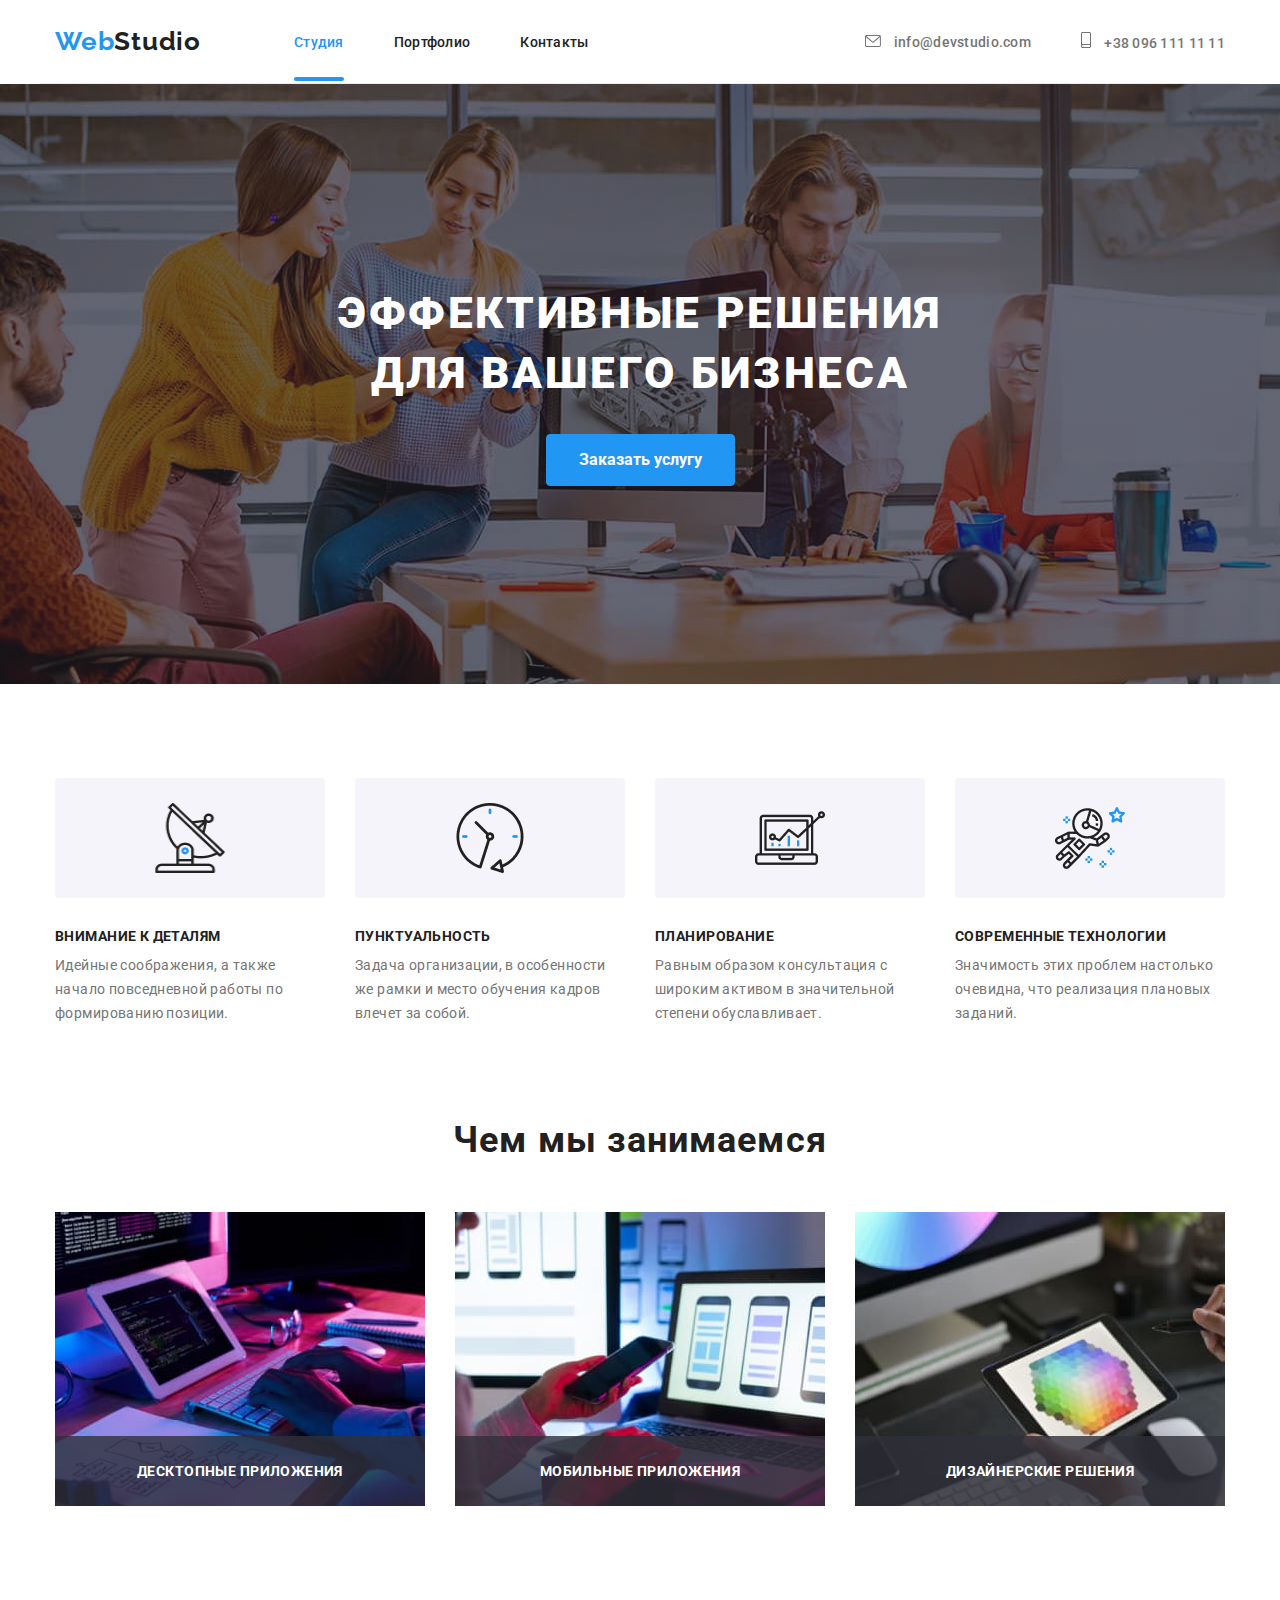
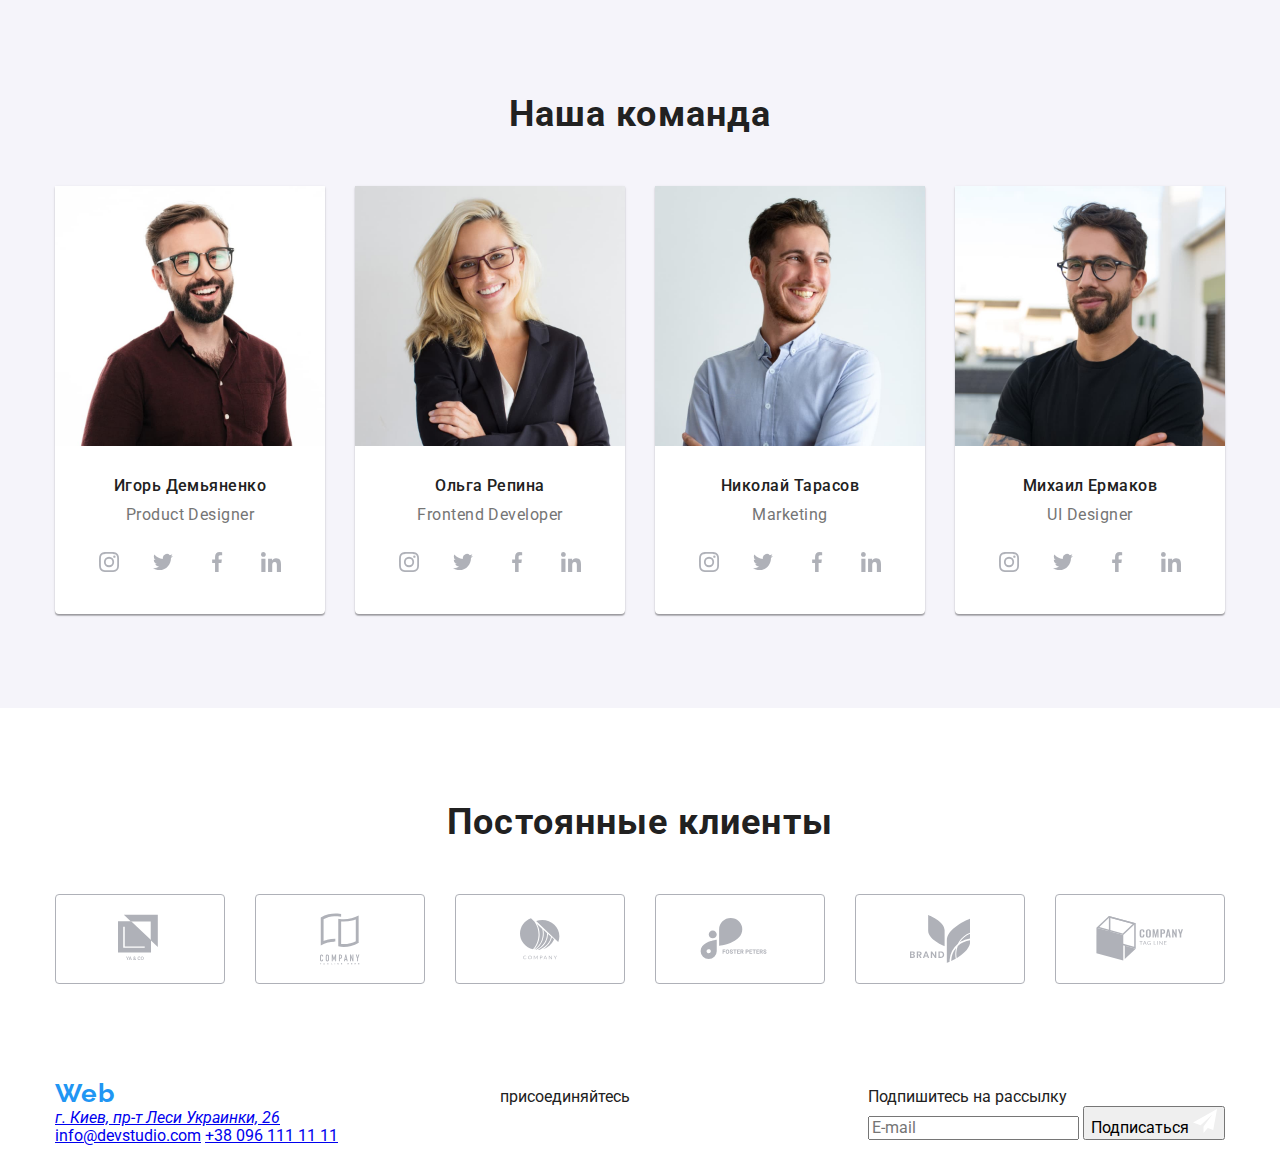
==== commit 3397d51b: "Добавляет правки" ====
--- a/index.html
+++ b/index.html
@@ -491,42 +491,42 @@
           <h2 class="customer-title">Постоянные клиенты</h2>
           <ul class="customer-list">
             <li class="customer-item">
-              <a href="" class="link customer-link">
+              <a href="" class="customer-link">
                 <svg class="customer-icon" width="44" height="50">
                   <use href="./images/sprite.svg#icon-logo_1"></use>
                 </svg>
               </a>
             </li>
             <li class="customer-item">
-              <a href="" class="link customer-link">
+              <a href="" class="customer-link">
                 <svg class="customer-icon" width="40" height="52">
                   <use href="./images/sprite.svg#icon-logo_2"></use>
                 </svg>
               </a>
             </li>
             <li class="customer-item">
-              <a href="" class="link customer-link">
+              <a href="" class="customer-link">
                 <svg class="customer-icon" width="40" height="42">
                   <use href="./images/sprite.svg#icon-logo_3"></use>
                 </svg>
               </a>
             </li>
             <li class="customer-item">
-              <a href="" class="link customer-link">
+              <a href="" class="customer-link">
                 <svg class="customer-icon" width="80" height="42">
                   <use href="./images/sprite.svg#icon-logo_4"></use>
                 </svg>
               </a>
             </li>
             <li class="customer-item">
-              <a href="" class="link customer-link">
+              <a href="" class="customer-link">
                 <svg class="customer-icon" width="60" height="48">
                   <use href="./images/sprite.svg#icon-logo_5"></use>
                 </svg>
               </a>
             </li>
             <li class="customer-item">
-              <a href="" class="link customer-link">
+              <a href="" class="customer-link">
                 <svg class="customer-icon" width="88" height="45">
                   <use href="./images/sprite.svg#icon-logo_6"></use>
                 </svg>
@@ -538,7 +538,7 @@
     </main>
     <!--Footer-->
     <footer>
-      <div class="container flex">
+      <div class="container footer">
         <div class="footer-wrap contact-wrap" id="contacts">
           <a class="link logo logo-footer" href="/">
             <span class="logo-color">Web</span>Studio
--- a/css/main.min.css
+++ b/css/main.min.css
@@ -1,2 +1,2 @@
-.navigation-link,.logo,.contacts-link,.social-link{text-decoration:none;transition:color 250ms cubic-bezier(0.4, 0, 0.2, 1)}.navigation,.contacts,.benefit__list,.work-list,.team-list,.customer-list,.social-list{padding:0;margin:0;list-style:none}.benefit-text,.profession{color:var(--primary-text-color)}.benefits h2{position:absolute !important;clip:rect(1px 1px 1px 1px);clip:rect(1px, 1px, 1px, 1px);padding:0 !important;border:0 !important;height:1px !important;width:1px !important;overflow:hidden}.hero-button,.form-button{display:inline-block;padding-top:10px;padding-bottom:10px;font-weight:700;font-size:16px;line-height:1.87;color:#fff;background-color:#2196f3;border:1px solid #2196f3;border-radius:4px;transition:background-color 250ms cubic-bezier(0.4, 0, 0.2, 1),color 250ms cubic-bezier(0.4, 0, 0.2, 1)}.benefit-text,.profession{color:#757575}.benefits,.team,.customers{padding-bottom:94px;padding-top:94px}.work-title,.team-title,.customer-title{margin-bottom:50px;font-weight:700;font-size:36px;line-height:1.166;text-align:center;letter-spacing:0.03em}.name-title,.profession{font-size:16px;line-height:1.1875;text-align:center;letter-spacing:0.03em}html{box-sizing:border-box}*,*::before,*::after{box-sizing:inherit}h1,h2,h3,h4,h5{margin-top:0}p{margin:0}img{display:block;max-width:100%;height:auto}body{font-family:"Roboto",sans-serif;color:#212121;background-color:#fff}.container{padding-right:15px;padding-left:15px;margin-right:auto;margin-left:auto;width:1200px}.header-wrap{display:flex;justify-content:center;align-items:center;border-bottom:1px solid #ececec}.main-nav{display:flex;justify-content:none;align-items:center}.navigation{display:flex;margin-left:93px}.navigation-item:not(:last-child){margin-right:50px}.navigation-link{position:relative;display:block;padding-top:32px;padding-bottom:32px;font-weight:500;font-size:14px;line-height:1.142;letter-spacing:0.02em;color:#212121}.navigation-link:hover,.navigation-link:focus{color:#2196f3}.navigation-link::after{position:absolute;bottom:0;left:0;content:"";display:block;width:100%;height:4px;background-color:#2196f3;border-radius:2px;transform:scale(0);transition:transform 250ms cubic-bezier(0.4, 0, 0.2, 1)}.navigation-link.current{color:#2196f3}.navigation-link:hover::after,.navigation-link.current::after{transform:scale(1)}.logo{font-family:"Raleway",sans-serif;font-weight:700;font-size:26px;line-height:1.192;letter-spacing:0.03em}.logo-color{color:#2196f3}.logo-header{color:#212121}.logo-footer{color:#fff;margin-bottom:20px}.contacts{display:flex;justify-content:none;align-items:center;margin-left:auto}.contacts-item+.contacts-item{margin-left:50px}.contacts-link{display:block;padding-top:32px;padding-bottom:32px;font-weight:500;font-size:14px;line-height:1.142;letter-spacing:0.02em;color:#757575}.contacts-link:hover,.contacts-link:focus{color:#2196f3}.contact-icon{margin-right:10px;fill:currentColor}.hero{height:600px;max-width:1600px;margin-right:auto;margin-left:auto;padding-top:200px;padding-bottom:200px;text-align:center;background-color:#2f303a;background-image:linear-gradient(to right, rgba(47,48,58,0.4), rgba(47,48,58,0.4)),url("../images/hero_optimazed.jpg");background-repeat:no-repeat;background-size:cover;background-position:center}.hero-title{width:696px;margin-right:auto;margin-left:auto;margin-bottom:30px;font-weight:900;font-size:44px;line-height:1.36;letter-spacing:0.06em;text-transform:uppercase;color:#fff}.hero-button{padding-right:32px;padding-left:32px;color:#fff}.hero-button:hover,.hero-button:focus{color:#2196f3;background-color:#fff}.benefits{padding-top:94px}.benefit__list{display:flex;flex-wrap:wrap}.benefit__list__item{width:calc((100% - 90px) / 4)}.benefit__list__item+.benefit__list__item{margin-left:30px}.benefit__list__item::before{display:block;height:120px;content:"";background-color:#f5f4fa;background-repeat:no-repeat;background-position:center;background-size:70px 70px;border-radius:4px}.benefit-title{margin-bottom:10px;margin-top:30px;font-weight:700;font-size:14px;line-height:1.142;letter-spacing:0.03em;text-transform:uppercase}.benefit-text{margin-bottom:0;font-size:14px;line-height:1.71;letter-spacing:0.03em}.icon-details::before{background-image:url("../images/antena.png")}.icon-in-time::before{background-image:url("../images/clock.png")}.icon-planning::before{background-image:url("../images/diagram.png")}.icon-technology::before{background-image:url("../images/astronaut.png")}.works{padding-bottom:94px}.work-list{display:flex}.work-item{display:inline-block;position:relative;z-index:1}.work-item:not(:nth-child(3n)){margin-right:30px}.work-description{position:absolute;z-index:2;left:0;bottom:0;display:flex;justify-content:center;align-items:center;height:70px;width:100%;font-weight:700;font-size:14px;line-height:1.142;letter-spacing:0.03em;text-transform:uppercase;color:#fff;background-color:rgba(47,48,58,0.8)}.team{background-color:#f5f4fa}.team-list{display:flex}.team-item{width:calc((100% - 90px) / 4);padding-bottom:30px;background-color:#fff;box-shadow:0px 1px 3px rgba(0,0,0,0.12),0px 1px 1px rgba(0,0,0,0.14),0px 2px 1px rgba(0,0,0,0.2);border-radius:0px 0px 4px 4px}.team-item:not(:last-child){margin-right:30px}.team-photo{margin-bottom:30px}.name-title{margin-bottom:10px;font-weight:500}.profession{margin-bottom:16px}.customer-list{display:flex;justify-content:center;align-items:upset}.customer-item:not(:last-child){margin-right:30px}.customer-link{display:flex;justify-content:center;align-items:center;width:170px;height:90px;border:1px solid #afb1b8;border-radius:4px;transition:border 250ms cubic-bezier(0.4, 0, 0.2, 1)}.customer-link:hover,.customer-link:focus{border:1px solid #2196f3}.customer-icon{transition:fill 250ms cubic-bezier(0.4, 0, 0.2, 1);fill:#afb1b8}.customer-link:hover .customer-icon,.customer-link:focus .customer-icon{fill:#2196f3}.backdrop{position:fixed;z-index:3;left:0;top:0;width:100%;height:100%;background-color:rgba(0,0,0,0.2);opacity:1;transition:opacity 250ms cubic-bezier(0.4, 0, 0.2, 1)}.backdrop.is-hidden{opacity:0;pointer-events:none}.modal{position:absolute;z-index:5;left:50%;top:50%;transform:translate(-50%, -50%) scale(1);min-width:528px;min-height:581px;padding:40px;background-color:#fff;box-shadow:0px 1px 3px rgba(0,0,0,0.12),0px 1px 1px rgba(0,0,0,0.14),0px 2px 1px rgba(0,0,0,0.2);border-radius:4px;transition:transform 250ms cubic-bezier(0.4, 0, 0.2, 1)}.backdrop.is-hidden .modal{transform:translate(-50%, -50%) scale(0.5)}.close-modal{position:absolute;right:8px;top:8px;width:30px;height:30px;display:flex;justify-content:center;align-items:center;background-color:#fff;border-radius:50%;border:1px solid rgba(0,0,0,0.1)}.close-modal:hover{background-color:#2196f3}.form-title{margin-bottom:12px;font-weight:700;font-size:20px;line-height:1.5;letter-spacing:0.03em;color:#212121}.recall-form{text-align:left}.form-field{position:relative;margin-bottom:10px}.form-field:nth-last-of-type(2){margin-bottom:20px}.form-label{display:inline-block;margin-bottom:4px;font-size:12px;line-height:1.16;letter-spacing:0.01em;color:#757575}.form-input{width:100%;padding:12px;padding-left:42px;transition:250ms cubic-bezier(0.4, 0, 0.2, 1);border:1px solid rgba(33,33,33,0.2);box-sizing:border-box;border-radius:4px}.form-input:focus,.form-input:hover{cursor:pointer;border:1px solid #2196f3}.form-input:focus{outline:1px auto #2196f3}.form-comment{width:100%;height:120px;transition:250ms cubic-bezier(0.4, 0, 0.2, 1);resize:none;padding:12px;border:1px solid rgba(33,33,33,0.2);box-sizing:border-box;border-radius:4px}.form-comment:focus,.form-comment:hover{cursor:pointer;border:1px solid #2196f3}.form-comment:focus{outline:1px auto #2196f3}.form-comment::placeholder{font-size:14px;line-height:1.14;letter-spacing:0.01em;color:rgba(117,117,117,0.5)}.input-icon{position:absolute;left:15px;top:35px}.form-input:focus ~ .input-icon,.form-input:hover ~ .input-icon{fill:#2196f3}.checkbox-label{display:inline-flex;align-items:center;font-size:14px;line-height:1.71;letter-spacing:0.03em;margin-bottom:30px;color:#757575}.checkbox-link{display:inline-block;margin-left:5px;color:#2196f3;transition:250ms cubic-bezier(0.4, 0, 0.2, 1)}.checkbox-link:hover,.checkbox-link:focus{color:#1b78c4}.custom-checkbox{appearance:none;position:absolute}.icon{display:inline-block;width:16px;height:15px;margin-right:5px;border:2px solid #2a2a2a;border-radius:4px;background-color:transparent;transition:250ms cubic-bezier(0.4, 0, 0.2, 1)}.custom-checkbox:checked+.icon{border-color:transparent;background-image:url("../images/icon_check.svg");background-size:contain;background-origin:border-box}.form-button{display:block;margin-left:auto;margin-right:auto;padding-right:54px;padding-left:54px;box-shadow:0px 4px 4px rgba(0,0,0,0.15)}.form-button:hover,.form-button:focus{background-color:#188ce8;cursor:pointer}.social-list{display:flex;justify-content:center;align-items:none}.social-link{display:flex;justify-content:center;align-items:center;width:44px;height:44px;border-radius:50%}.team .social-link{background-color:#fff;transition:background-color 250ms cubic-bezier(0.4, 0, 0.2, 1)}.join-us .social-link{background-color:rgba(255,255,255,0.1);transition:background-color 250ms cubic-bezier(0.4, 0, 0.2, 1)}.team .social-link:hover,.team .social-link:focus,.join-us .social-link:hover,.join-us .social-link:focus{background-color:#2196f3}.social-icon{fill:#afb1b8}.social-link:hover .social-icon,.social-link:focus .social-icon{fill:#fff}.join-us .social-icon{fill:#fff}
+.navigation-link,.logo,.contacts-link,.customer-link,.social-link{text-decoration:none;transition:color 250ms cubic-bezier(0.4, 0, 0.2, 1)}.navigation,.contacts,.benefit__list,.work-list,.team-list,.customer-list,.social-list{padding:0;margin:0;list-style:none}.benefit-text,.profession{color:var(--primary-text-color)}.benefits h2{position:absolute !important;clip:rect(1px 1px 1px 1px);clip:rect(1px, 1px, 1px, 1px);padding:0 !important;border:0 !important;height:1px !important;width:1px !important;overflow:hidden}.hero-button,.form-button{display:inline-block;padding-top:10px;padding-bottom:10px;font-weight:700;font-size:16px;line-height:1.87;color:#fff;background-color:#2196f3;border:1px solid #2196f3;border-radius:4px;transition:background-color 250ms cubic-bezier(0.4, 0, 0.2, 1),color 250ms cubic-bezier(0.4, 0, 0.2, 1)}.benefit-text,.profession{color:#757575}.benefits,.team,.customers{padding-bottom:94px;padding-top:94px}.work-title,.team-title,.customer-title{margin-bottom:50px;font-weight:700;font-size:36px;line-height:1.166;text-align:center;letter-spacing:0.03em}.name-title,.profession{font-size:16px;line-height:1.1875;text-align:center;letter-spacing:0.03em}html{box-sizing:border-box}*,*::before,*::after{box-sizing:inherit}h1,h2,h3,h4,h5{margin-top:0}p{margin:0}img{display:block;max-width:100%;height:auto}body{font-family:"Roboto",sans-serif;color:#212121;background-color:#fff}.container{padding-right:15px;padding-left:15px;margin-right:auto;margin-left:auto;width:1200px}.header-wrap{display:flex;justify-content:center;align-items:center;border-bottom:1px solid #ececec}.main-nav{display:flex;justify-content:none;align-items:center}.navigation{display:flex;margin-left:93px}.navigation-item:not(:last-child){margin-right:50px}.navigation-link{position:relative;display:block;padding-top:32px;padding-bottom:32px;font-weight:500;font-size:14px;line-height:1.142;letter-spacing:0.02em;color:#212121}.navigation-link:hover,.navigation-link:focus{color:#2196f3}.navigation-link::after{position:absolute;bottom:0;left:0;content:"";display:block;width:100%;height:4px;background-color:#2196f3;border-radius:2px;transform:scale(0);transition:transform 250ms cubic-bezier(0.4, 0, 0.2, 1)}.navigation-link.current{color:#2196f3}.navigation-link:hover::after,.navigation-link.current::after{transform:scale(1)}.logo{font-family:"Raleway",sans-serif;font-weight:700;font-size:26px;line-height:1.192;letter-spacing:0.03em}.logo-color{color:#2196f3}.logo-header{color:#212121}.logo-footer{color:#fff;margin-bottom:20px}.contacts{display:flex;justify-content:none;align-items:center;margin-left:auto}.contacts-item+.contacts-item{margin-left:50px}.contacts-link{display:block;padding-top:32px;padding-bottom:32px;font-weight:500;font-size:14px;line-height:1.142;letter-spacing:0.02em;color:#757575}.contacts-link:hover,.contacts-link:focus{color:#2196f3}.contact-icon{margin-right:10px;fill:currentColor}.hero{height:600px;max-width:1600px;margin-right:auto;margin-left:auto;padding-top:200px;padding-bottom:200px;text-align:center;background-color:#2f303a;background-image:linear-gradient(to right, rgba(47,48,58,0.4), rgba(47,48,58,0.4)),url("../images/hero_optimazed.jpg");background-repeat:no-repeat;background-size:cover;background-position:center}.hero-title{width:696px;margin-right:auto;margin-left:auto;margin-bottom:30px;font-weight:900;font-size:44px;line-height:1.36;letter-spacing:0.06em;text-transform:uppercase;color:#fff}.hero-button{padding-right:32px;padding-left:32px;color:#fff}.hero-button:hover,.hero-button:focus{color:#2196f3;background-color:#fff}.benefits{padding-top:94px}.benefit__list{display:flex;flex-wrap:wrap}.benefit__list__item{width:calc((100% - 90px) / 4)}.benefit__list__item+.benefit__list__item{margin-left:30px}.benefit__list__item::before{display:block;height:120px;content:"";background-color:#f5f4fa;background-repeat:no-repeat;background-position:center;background-size:70px 70px;border-radius:4px}.benefit-title{margin-bottom:10px;margin-top:30px;font-weight:700;font-size:14px;line-height:1.142;letter-spacing:0.03em;text-transform:uppercase}.benefit-text{margin-bottom:0;font-size:14px;line-height:1.71;letter-spacing:0.03em}.icon-details::before{background-image:url("../images/antena.png")}.icon-in-time::before{background-image:url("../images/clock.png")}.icon-planning::before{background-image:url("../images/diagram.png")}.icon-technology::before{background-image:url("../images/astronaut.png")}.works{padding-bottom:94px}.work-list{display:flex}.work-item{display:inline-block;position:relative;z-index:1}.work-item:not(:nth-child(3n)){margin-right:30px}.work-description{position:absolute;z-index:2;left:0;bottom:0;display:flex;justify-content:center;align-items:center;height:70px;width:100%;font-weight:700;font-size:14px;line-height:1.142;letter-spacing:0.03em;text-transform:uppercase;color:#fff;background-color:rgba(47,48,58,0.8)}.team{background-color:#f5f4fa}.team-list{display:flex}.team-item{width:calc((100% - 90px) / 4);padding-bottom:30px;background-color:#fff;box-shadow:0px 1px 3px rgba(0,0,0,0.12),0px 1px 1px rgba(0,0,0,0.14),0px 2px 1px rgba(0,0,0,0.2);border-radius:0px 0px 4px 4px}.team-item:not(:last-child){margin-right:30px}.team-photo{margin-bottom:30px}.name-title{margin-bottom:10px;font-weight:500}.profession{margin-bottom:16px}.customer-list{display:flex;justify-content:center;align-items:upset}.customer-item:not(:last-child){margin-right:30px}.customer-link{display:flex;justify-content:center;align-items:center;width:170px;height:90px;border:1px solid #afb1b8;border-radius:4px;transition:border 250ms cubic-bezier(0.4, 0, 0.2, 1)}.customer-link:hover,.customer-link:focus{border:1px solid #2196f3}.customer-icon{transition:fill 250ms cubic-bezier(0.4, 0, 0.2, 1);fill:#afb1b8}.customer-link:hover .customer-icon,.customer-link:focus .customer-icon{fill:#2196f3}.backdrop{position:fixed;z-index:3;left:0;top:0;width:100%;height:100%;background-color:rgba(0,0,0,0.2);opacity:1;transition:opacity 250ms cubic-bezier(0.4, 0, 0.2, 1)}.backdrop.is-hidden{opacity:0;pointer-events:none}.modal{position:absolute;z-index:5;left:50%;top:50%;transform:translate(-50%, -50%) scale(1);min-width:528px;min-height:581px;padding:40px;background-color:#fff;box-shadow:0px 1px 3px rgba(0,0,0,0.12),0px 1px 1px rgba(0,0,0,0.14),0px 2px 1px rgba(0,0,0,0.2);border-radius:4px;transition:transform 250ms cubic-bezier(0.4, 0, 0.2, 1)}.backdrop.is-hidden .modal{transform:translate(-50%, -50%) scale(0.5)}.close-modal{position:absolute;right:8px;top:8px;width:30px;height:30px;display:flex;justify-content:center;align-items:center;background-color:#fff;border-radius:50%;border:1px solid rgba(0,0,0,0.1)}.close-modal:hover{background-color:#2196f3}.form-title{margin-bottom:12px;font-weight:700;font-size:20px;line-height:1.5;letter-spacing:0.03em;color:#212121}.recall-form{text-align:left}.form-field{position:relative;margin-bottom:10px}.form-field:nth-last-of-type(2){margin-bottom:20px}.form-label{display:inline-block;margin-bottom:4px;font-size:12px;line-height:1.16;letter-spacing:0.01em;color:#757575}.form-input{width:100%;padding:12px;padding-left:42px;transition:250ms cubic-bezier(0.4, 0, 0.2, 1);border:1px solid rgba(33,33,33,0.2);box-sizing:border-box;border-radius:4px}.form-input:focus,.form-input:hover{cursor:pointer;border:1px solid #2196f3}.form-input:focus{outline:1px auto #2196f3}.form-comment{width:100%;height:120px;transition:250ms cubic-bezier(0.4, 0, 0.2, 1);resize:none;padding:12px;border:1px solid rgba(33,33,33,0.2);box-sizing:border-box;border-radius:4px}.form-comment:focus,.form-comment:hover{cursor:pointer;border:1px solid #2196f3}.form-comment:focus{outline:1px auto #2196f3}.form-comment::placeholder{font-size:14px;line-height:1.14;letter-spacing:0.01em;color:rgba(117,117,117,0.5)}.input-icon{position:absolute;left:15px;top:35px}.form-input:focus ~ .input-icon,.form-input:hover ~ .input-icon{fill:#2196f3}.checkbox-label{display:inline-flex;align-items:center;font-size:14px;line-height:1.71;letter-spacing:0.03em;margin-bottom:30px;color:#757575}.checkbox-link{display:inline-block;margin-left:5px;color:#2196f3;transition:250ms cubic-bezier(0.4, 0, 0.2, 1)}.checkbox-link:hover,.checkbox-link:focus{color:#1b78c4}.custom-checkbox{appearance:none;position:absolute}.icon{display:inline-block;width:16px;height:15px;margin-right:5px;border:2px solid #2a2a2a;border-radius:4px;background-color:transparent;transition:250ms cubic-bezier(0.4, 0, 0.2, 1)}.custom-checkbox:checked+.icon{border-color:transparent;background-image:url("../images/icon_check.svg");background-size:contain;background-origin:border-box}.form-button{display:block;margin-left:auto;margin-right:auto;padding-right:54px;padding-left:54px;box-shadow:0px 4px 4px rgba(0,0,0,0.15)}.form-button:hover,.form-button:focus{background-color:#188ce8;cursor:pointer}.social-list{display:flex;justify-content:center;align-items:none}.social-item:not(:last-child){margin-right:10px}.social-link{display:flex;justify-content:center;align-items:center;width:44px;height:44px;border-radius:50%}.team .social-link{background-color:#fff;transition:background-color 250ms cubic-bezier(0.4, 0, 0.2, 1)}.join-us .social-link{background-color:rgba(255,255,255,0.1);transition:background-color 250ms cubic-bezier(0.4, 0, 0.2, 1)}.team .social-link:hover,.team .social-link:focus,.join-us .social-link:hover,.join-us .social-link:focus{background-color:#2196f3}.social-icon{fill:#afb1b8}.social-link:hover .social-icon,.social-link:focus .social-icon{fill:#fff}.join-us .social-icon{fill:#fff}.footer{display:flex;justify-content:space-between;align-items:baseline}
 /*# sourceMappingURL=main.min.css.map */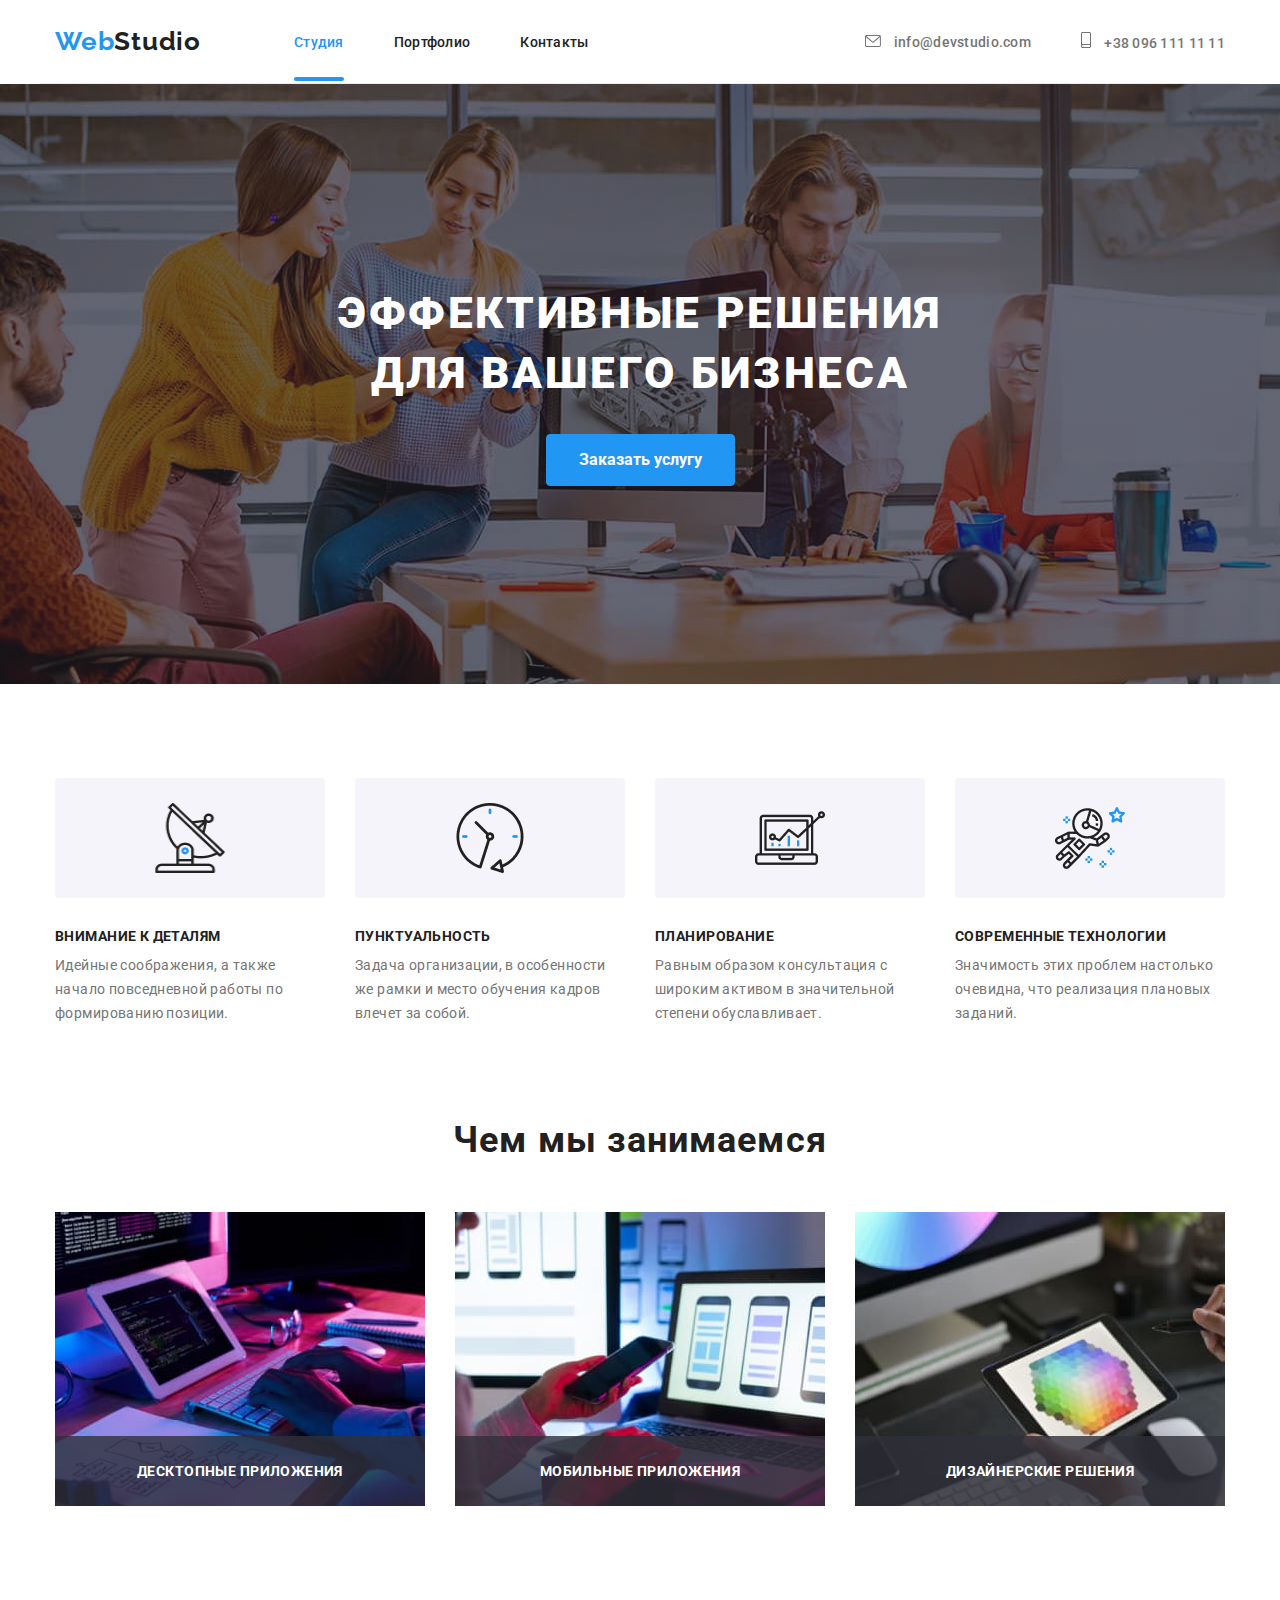
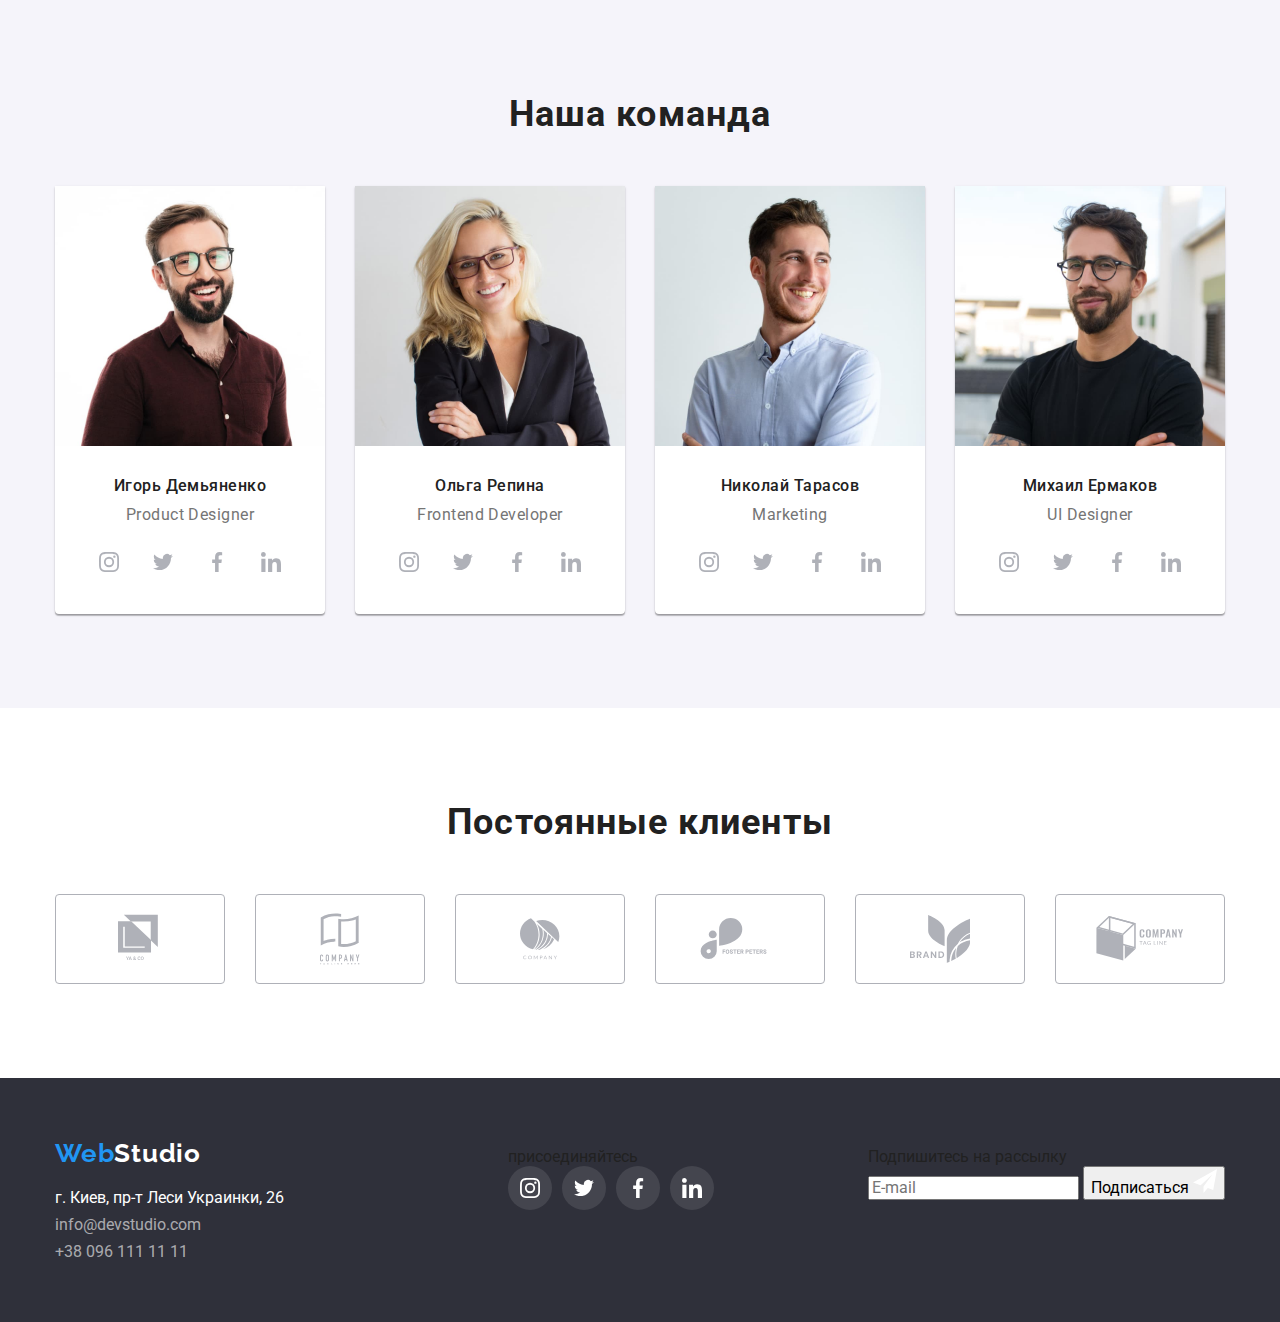
==== commit 18638476: "Sass for footer address and contact" ====
--- a/index.html
+++ b/index.html
@@ -537,24 +537,24 @@
       </section>
     </main>
     <!--Footer-->
-    <footer>
-      <div class="container footer">
+    <footer class="footer">
+      <div class="container footer-flex">
         <div class="footer-wrap contact-wrap" id="contacts">
-          <a class="link logo logo-footer" href="/">
+          <a class="logo logo-footer" href="/">
             <span class="logo-color">Web</span>Studio
           </a>
           <address>
             <a
-              class="address link"
+              class="address"
               href="https://goo.gl/maps/uTAoeyb3CEd54Pja7"
               target="_blank"
               >г. Киев, пр-т Леси Украинки, 26</a
             >
           </address>
-          <a class="footer-contact link" href="mailto:info@devstudio.com"
+          <a class="footer-contact" href="mailto:info@devstudio.com"
             >info@devstudio.com</a
           >
-          <a class="footer-contact link" href="tel:+380961111111"
+          <a class="footer-contact" href="tel:+380961111111"
             >+38 096 111 11 11</a
           >
         </div>
--- a/css/main.min.css
+++ b/css/main.min.css
@@ -1,2 +1,2 @@
-.navigation-link,.logo,.contacts-link,.customer-link,.social-link{text-decoration:none;transition:color 250ms cubic-bezier(0.4, 0, 0.2, 1)}.navigation,.contacts,.benefit__list,.work-list,.team-list,.customer-list,.social-list{padding:0;margin:0;list-style:none}.benefit-text,.profession{color:var(--primary-text-color)}.benefits h2{position:absolute !important;clip:rect(1px 1px 1px 1px);clip:rect(1px, 1px, 1px, 1px);padding:0 !important;border:0 !important;height:1px !important;width:1px !important;overflow:hidden}.hero-button,.form-button{display:inline-block;padding-top:10px;padding-bottom:10px;font-weight:700;font-size:16px;line-height:1.87;color:#fff;background-color:#2196f3;border:1px solid #2196f3;border-radius:4px;transition:background-color 250ms cubic-bezier(0.4, 0, 0.2, 1),color 250ms cubic-bezier(0.4, 0, 0.2, 1)}.benefit-text,.profession{color:#757575}.benefits,.team,.customers{padding-bottom:94px;padding-top:94px}.work-title,.team-title,.customer-title{margin-bottom:50px;font-weight:700;font-size:36px;line-height:1.166;text-align:center;letter-spacing:0.03em}.name-title,.profession{font-size:16px;line-height:1.1875;text-align:center;letter-spacing:0.03em}html{box-sizing:border-box}*,*::before,*::after{box-sizing:inherit}h1,h2,h3,h4,h5{margin-top:0}p{margin:0}img{display:block;max-width:100%;height:auto}body{font-family:"Roboto",sans-serif;color:#212121;background-color:#fff}.container{padding-right:15px;padding-left:15px;margin-right:auto;margin-left:auto;width:1200px}.header-wrap{display:flex;justify-content:center;align-items:center;border-bottom:1px solid #ececec}.main-nav{display:flex;justify-content:none;align-items:center}.navigation{display:flex;margin-left:93px}.navigation-item:not(:last-child){margin-right:50px}.navigation-link{position:relative;display:block;padding-top:32px;padding-bottom:32px;font-weight:500;font-size:14px;line-height:1.142;letter-spacing:0.02em;color:#212121}.navigation-link:hover,.navigation-link:focus{color:#2196f3}.navigation-link::after{position:absolute;bottom:0;left:0;content:"";display:block;width:100%;height:4px;background-color:#2196f3;border-radius:2px;transform:scale(0);transition:transform 250ms cubic-bezier(0.4, 0, 0.2, 1)}.navigation-link.current{color:#2196f3}.navigation-link:hover::after,.navigation-link.current::after{transform:scale(1)}.logo{font-family:"Raleway",sans-serif;font-weight:700;font-size:26px;line-height:1.192;letter-spacing:0.03em}.logo-color{color:#2196f3}.logo-header{color:#212121}.logo-footer{color:#fff;margin-bottom:20px}.contacts{display:flex;justify-content:none;align-items:center;margin-left:auto}.contacts-item+.contacts-item{margin-left:50px}.contacts-link{display:block;padding-top:32px;padding-bottom:32px;font-weight:500;font-size:14px;line-height:1.142;letter-spacing:0.02em;color:#757575}.contacts-link:hover,.contacts-link:focus{color:#2196f3}.contact-icon{margin-right:10px;fill:currentColor}.hero{height:600px;max-width:1600px;margin-right:auto;margin-left:auto;padding-top:200px;padding-bottom:200px;text-align:center;background-color:#2f303a;background-image:linear-gradient(to right, rgba(47,48,58,0.4), rgba(47,48,58,0.4)),url("../images/hero_optimazed.jpg");background-repeat:no-repeat;background-size:cover;background-position:center}.hero-title{width:696px;margin-right:auto;margin-left:auto;margin-bottom:30px;font-weight:900;font-size:44px;line-height:1.36;letter-spacing:0.06em;text-transform:uppercase;color:#fff}.hero-button{padding-right:32px;padding-left:32px;color:#fff}.hero-button:hover,.hero-button:focus{color:#2196f3;background-color:#fff}.benefits{padding-top:94px}.benefit__list{display:flex;flex-wrap:wrap}.benefit__list__item{width:calc((100% - 90px) / 4)}.benefit__list__item+.benefit__list__item{margin-left:30px}.benefit__list__item::before{display:block;height:120px;content:"";background-color:#f5f4fa;background-repeat:no-repeat;background-position:center;background-size:70px 70px;border-radius:4px}.benefit-title{margin-bottom:10px;margin-top:30px;font-weight:700;font-size:14px;line-height:1.142;letter-spacing:0.03em;text-transform:uppercase}.benefit-text{margin-bottom:0;font-size:14px;line-height:1.71;letter-spacing:0.03em}.icon-details::before{background-image:url("../images/antena.png")}.icon-in-time::before{background-image:url("../images/clock.png")}.icon-planning::before{background-image:url("../images/diagram.png")}.icon-technology::before{background-image:url("../images/astronaut.png")}.works{padding-bottom:94px}.work-list{display:flex}.work-item{display:inline-block;position:relative;z-index:1}.work-item:not(:nth-child(3n)){margin-right:30px}.work-description{position:absolute;z-index:2;left:0;bottom:0;display:flex;justify-content:center;align-items:center;height:70px;width:100%;font-weight:700;font-size:14px;line-height:1.142;letter-spacing:0.03em;text-transform:uppercase;color:#fff;background-color:rgba(47,48,58,0.8)}.team{background-color:#f5f4fa}.team-list{display:flex}.team-item{width:calc((100% - 90px) / 4);padding-bottom:30px;background-color:#fff;box-shadow:0px 1px 3px rgba(0,0,0,0.12),0px 1px 1px rgba(0,0,0,0.14),0px 2px 1px rgba(0,0,0,0.2);border-radius:0px 0px 4px 4px}.team-item:not(:last-child){margin-right:30px}.team-photo{margin-bottom:30px}.name-title{margin-bottom:10px;font-weight:500}.profession{margin-bottom:16px}.customer-list{display:flex;justify-content:center;align-items:upset}.customer-item:not(:last-child){margin-right:30px}.customer-link{display:flex;justify-content:center;align-items:center;width:170px;height:90px;border:1px solid #afb1b8;border-radius:4px;transition:border 250ms cubic-bezier(0.4, 0, 0.2, 1)}.customer-link:hover,.customer-link:focus{border:1px solid #2196f3}.customer-icon{transition:fill 250ms cubic-bezier(0.4, 0, 0.2, 1);fill:#afb1b8}.customer-link:hover .customer-icon,.customer-link:focus .customer-icon{fill:#2196f3}.backdrop{position:fixed;z-index:3;left:0;top:0;width:100%;height:100%;background-color:rgba(0,0,0,0.2);opacity:1;transition:opacity 250ms cubic-bezier(0.4, 0, 0.2, 1)}.backdrop.is-hidden{opacity:0;pointer-events:none}.modal{position:absolute;z-index:5;left:50%;top:50%;transform:translate(-50%, -50%) scale(1);min-width:528px;min-height:581px;padding:40px;background-color:#fff;box-shadow:0px 1px 3px rgba(0,0,0,0.12),0px 1px 1px rgba(0,0,0,0.14),0px 2px 1px rgba(0,0,0,0.2);border-radius:4px;transition:transform 250ms cubic-bezier(0.4, 0, 0.2, 1)}.backdrop.is-hidden .modal{transform:translate(-50%, -50%) scale(0.5)}.close-modal{position:absolute;right:8px;top:8px;width:30px;height:30px;display:flex;justify-content:center;align-items:center;background-color:#fff;border-radius:50%;border:1px solid rgba(0,0,0,0.1)}.close-modal:hover{background-color:#2196f3}.form-title{margin-bottom:12px;font-weight:700;font-size:20px;line-height:1.5;letter-spacing:0.03em;color:#212121}.recall-form{text-align:left}.form-field{position:relative;margin-bottom:10px}.form-field:nth-last-of-type(2){margin-bottom:20px}.form-label{display:inline-block;margin-bottom:4px;font-size:12px;line-height:1.16;letter-spacing:0.01em;color:#757575}.form-input{width:100%;padding:12px;padding-left:42px;transition:250ms cubic-bezier(0.4, 0, 0.2, 1);border:1px solid rgba(33,33,33,0.2);box-sizing:border-box;border-radius:4px}.form-input:focus,.form-input:hover{cursor:pointer;border:1px solid #2196f3}.form-input:focus{outline:1px auto #2196f3}.form-comment{width:100%;height:120px;transition:250ms cubic-bezier(0.4, 0, 0.2, 1);resize:none;padding:12px;border:1px solid rgba(33,33,33,0.2);box-sizing:border-box;border-radius:4px}.form-comment:focus,.form-comment:hover{cursor:pointer;border:1px solid #2196f3}.form-comment:focus{outline:1px auto #2196f3}.form-comment::placeholder{font-size:14px;line-height:1.14;letter-spacing:0.01em;color:rgba(117,117,117,0.5)}.input-icon{position:absolute;left:15px;top:35px}.form-input:focus ~ .input-icon,.form-input:hover ~ .input-icon{fill:#2196f3}.checkbox-label{display:inline-flex;align-items:center;font-size:14px;line-height:1.71;letter-spacing:0.03em;margin-bottom:30px;color:#757575}.checkbox-link{display:inline-block;margin-left:5px;color:#2196f3;transition:250ms cubic-bezier(0.4, 0, 0.2, 1)}.checkbox-link:hover,.checkbox-link:focus{color:#1b78c4}.custom-checkbox{appearance:none;position:absolute}.icon{display:inline-block;width:16px;height:15px;margin-right:5px;border:2px solid #2a2a2a;border-radius:4px;background-color:transparent;transition:250ms cubic-bezier(0.4, 0, 0.2, 1)}.custom-checkbox:checked+.icon{border-color:transparent;background-image:url("../images/icon_check.svg");background-size:contain;background-origin:border-box}.form-button{display:block;margin-left:auto;margin-right:auto;padding-right:54px;padding-left:54px;box-shadow:0px 4px 4px rgba(0,0,0,0.15)}.form-button:hover,.form-button:focus{background-color:#188ce8;cursor:pointer}.social-list{display:flex;justify-content:center;align-items:none}.social-item:not(:last-child){margin-right:10px}.social-link{display:flex;justify-content:center;align-items:center;width:44px;height:44px;border-radius:50%}.team .social-link{background-color:#fff;transition:background-color 250ms cubic-bezier(0.4, 0, 0.2, 1)}.join-us .social-link{background-color:rgba(255,255,255,0.1);transition:background-color 250ms cubic-bezier(0.4, 0, 0.2, 1)}.team .social-link:hover,.team .social-link:focus,.join-us .social-link:hover,.join-us .social-link:focus{background-color:#2196f3}.social-icon{fill:#afb1b8}.social-link:hover .social-icon,.social-link:focus .social-icon{fill:#fff}.join-us .social-icon{fill:#fff}.footer{display:flex;justify-content:space-between;align-items:baseline}
+.navigation-link,.logo,.contacts-link,.customer-link,.social-link,.address,.footer-contact{text-decoration:none;transition:color 250ms cubic-bezier(0.4, 0, 0.2, 1)}.navigation,.contacts,.benefit__list,.work-list,.team-list,.customer-list,.social-list{padding:0;margin:0;list-style:none}.benefit-text,.profession{color:var(--primary-text-color)}.benefits h2{position:absolute !important;clip:rect(1px 1px 1px 1px);clip:rect(1px, 1px, 1px, 1px);padding:0 !important;border:0 !important;height:1px !important;width:1px !important;overflow:hidden}.hero-button,.form-button{display:inline-block;padding-top:10px;padding-bottom:10px;font-weight:700;font-size:16px;line-height:1.87;color:#fff;background-color:#2196f3;border:1px solid #2196f3;border-radius:4px;transition:background-color 250ms cubic-bezier(0.4, 0, 0.2, 1),color 250ms cubic-bezier(0.4, 0, 0.2, 1)}.benefit-text,.profession{color:#757575}.benefits,.team,.customers{padding-bottom:94px;padding-top:94px}.work-title,.team-title,.customer-title{margin-bottom:50px;font-weight:700;font-size:36px;line-height:1.166;text-align:center;letter-spacing:0.03em}.name-title,.profession{font-size:16px;line-height:1.1875;text-align:center;letter-spacing:0.03em}html{box-sizing:border-box}*,*::before,*::after{box-sizing:inherit}h1,h2,h3,h4,h5{margin-top:0}p{margin:0}img{display:block;max-width:100%;height:auto}body{font-family:"Roboto",sans-serif;color:#212121;background-color:#fff}.container{padding-right:15px;padding-left:15px;margin-right:auto;margin-left:auto;width:1200px}.header-wrap{display:flex;justify-content:center;align-items:center;border-bottom:1px solid #ececec}.main-nav{display:flex;justify-content:none;align-items:center}.navigation{display:flex;margin-left:93px}.navigation-item:not(:last-child){margin-right:50px}.navigation-link{position:relative;display:block;padding-top:32px;padding-bottom:32px;font-weight:500;font-size:14px;line-height:1.142;letter-spacing:0.02em;color:#212121}.navigation-link:hover,.navigation-link:focus{color:#2196f3}.navigation-link::after{position:absolute;bottom:0;left:0;content:"";display:block;width:100%;height:4px;background-color:#2196f3;border-radius:2px;transform:scale(0);transition:transform 250ms cubic-bezier(0.4, 0, 0.2, 1)}.navigation-link.current{color:#2196f3}.navigation-link:hover::after,.navigation-link.current::after{transform:scale(1)}.logo{font-family:"Raleway",sans-serif;font-weight:700;font-size:26px;line-height:1.192;letter-spacing:0.03em}.logo-color{color:#2196f3}.logo-header{color:#212121}.logo-footer{color:#fff;margin-bottom:20px}.contacts{display:flex;justify-content:none;align-items:center;margin-left:auto}.contacts-item+.contacts-item{margin-left:50px}.contacts-link{display:block;padding-top:32px;padding-bottom:32px;font-weight:500;font-size:14px;line-height:1.142;letter-spacing:0.02em;color:#757575}.contacts-link:hover,.contacts-link:focus{color:#2196f3}.contact-icon{margin-right:10px;fill:currentColor}.hero{height:600px;max-width:1600px;margin-right:auto;margin-left:auto;padding-top:200px;padding-bottom:200px;text-align:center;background-color:#2f303a;background-image:linear-gradient(to right, rgba(47,48,58,0.4), rgba(47,48,58,0.4)),url("../images/hero_optimazed.jpg");background-repeat:no-repeat;background-size:cover;background-position:center}.hero-title{width:696px;margin-right:auto;margin-left:auto;margin-bottom:30px;font-weight:900;font-size:44px;line-height:1.36;letter-spacing:0.06em;text-transform:uppercase;color:#fff}.hero-button{padding-right:32px;padding-left:32px;color:#fff}.hero-button:hover,.hero-button:focus{color:#2196f3;background-color:#fff}.benefits{padding-top:94px}.benefit__list{display:flex;flex-wrap:wrap}.benefit__list__item{width:calc((100% - 90px) / 4)}.benefit__list__item+.benefit__list__item{margin-left:30px}.benefit__list__item::before{display:block;height:120px;content:"";background-color:#f5f4fa;background-repeat:no-repeat;background-position:center;background-size:70px 70px;border-radius:4px}.benefit-title{margin-bottom:10px;margin-top:30px;font-weight:700;font-size:14px;line-height:1.142;letter-spacing:0.03em;text-transform:uppercase}.benefit-text{margin-bottom:0;font-size:14px;line-height:1.71;letter-spacing:0.03em}.icon-details::before{background-image:url("../images/antena.png")}.icon-in-time::before{background-image:url("../images/clock.png")}.icon-planning::before{background-image:url("../images/diagram.png")}.icon-technology::before{background-image:url("../images/astronaut.png")}.works{padding-bottom:94px}.work-list{display:flex}.work-item{display:inline-block;position:relative;z-index:1}.work-item:not(:nth-child(3n)){margin-right:30px}.work-description{position:absolute;z-index:2;left:0;bottom:0;display:flex;justify-content:center;align-items:center;height:70px;width:100%;font-weight:700;font-size:14px;line-height:1.142;letter-spacing:0.03em;text-transform:uppercase;color:#fff;background-color:rgba(47,48,58,0.8)}.team{background-color:#f5f4fa}.team-list{display:flex}.team-item{width:calc((100% - 90px) / 4);padding-bottom:30px;background-color:#fff;box-shadow:0px 1px 3px rgba(0,0,0,0.12),0px 1px 1px rgba(0,0,0,0.14),0px 2px 1px rgba(0,0,0,0.2);border-radius:0px 0px 4px 4px}.team-item:not(:last-child){margin-right:30px}.team-photo{margin-bottom:30px}.name-title{margin-bottom:10px;font-weight:500}.profession{margin-bottom:16px}.customer-list{display:flex;justify-content:center;align-items:upset}.customer-item:not(:last-child){margin-right:30px}.customer-link{display:flex;justify-content:center;align-items:center;width:170px;height:90px;border:1px solid #afb1b8;border-radius:4px;transition:border 250ms cubic-bezier(0.4, 0, 0.2, 1)}.customer-link:hover,.customer-link:focus{border:1px solid #2196f3}.customer-icon{transition:fill 250ms cubic-bezier(0.4, 0, 0.2, 1);fill:#afb1b8}.customer-link:hover .customer-icon,.customer-link:focus .customer-icon{fill:#2196f3}.backdrop{position:fixed;z-index:3;left:0;top:0;width:100%;height:100%;background-color:rgba(0,0,0,0.2);opacity:1;transition:opacity 250ms cubic-bezier(0.4, 0, 0.2, 1)}.backdrop.is-hidden{opacity:0;pointer-events:none}.modal{position:absolute;z-index:5;left:50%;top:50%;transform:translate(-50%, -50%) scale(1);min-width:528px;min-height:581px;padding:40px;background-color:#fff;box-shadow:0px 1px 3px rgba(0,0,0,0.12),0px 1px 1px rgba(0,0,0,0.14),0px 2px 1px rgba(0,0,0,0.2);border-radius:4px;transition:transform 250ms cubic-bezier(0.4, 0, 0.2, 1)}.backdrop.is-hidden .modal{transform:translate(-50%, -50%) scale(0.5)}.close-modal{position:absolute;right:8px;top:8px;width:30px;height:30px;display:flex;justify-content:center;align-items:center;background-color:#fff;border-radius:50%;border:1px solid rgba(0,0,0,0.1)}.close-modal:hover{background-color:#2196f3}.form-title{margin-bottom:12px;font-weight:700;font-size:20px;line-height:1.5;letter-spacing:0.03em;color:#212121}.recall-form{text-align:left}.form-field{position:relative;margin-bottom:10px}.form-field:nth-last-of-type(2){margin-bottom:20px}.form-label{display:inline-block;margin-bottom:4px;font-size:12px;line-height:1.16;letter-spacing:0.01em;color:#757575}.form-input{width:100%;padding:12px;padding-left:42px;transition:250ms cubic-bezier(0.4, 0, 0.2, 1);border:1px solid rgba(33,33,33,0.2);box-sizing:border-box;border-radius:4px}.form-input:focus,.form-input:hover{cursor:pointer;border:1px solid #2196f3}.form-input:focus{outline:1px auto #2196f3}.form-comment{width:100%;height:120px;transition:250ms cubic-bezier(0.4, 0, 0.2, 1);resize:none;padding:12px;border:1px solid rgba(33,33,33,0.2);box-sizing:border-box;border-radius:4px}.form-comment:focus,.form-comment:hover{cursor:pointer;border:1px solid #2196f3}.form-comment:focus{outline:1px auto #2196f3}.form-comment::placeholder{font-size:14px;line-height:1.14;letter-spacing:0.01em;color:rgba(117,117,117,0.5)}.input-icon{position:absolute;left:15px;top:35px}.form-input:focus ~ .input-icon,.form-input:hover ~ .input-icon{fill:#2196f3}.checkbox-label{display:inline-flex;align-items:center;font-size:14px;line-height:1.71;letter-spacing:0.03em;margin-bottom:30px;color:#757575}.checkbox-link{display:inline-block;margin-left:5px;color:#2196f3;transition:250ms cubic-bezier(0.4, 0, 0.2, 1)}.checkbox-link:hover,.checkbox-link:focus{color:#1b78c4}.custom-checkbox{appearance:none;position:absolute}.icon{display:inline-block;width:16px;height:15px;margin-right:5px;border:2px solid #2a2a2a;border-radius:4px;background-color:transparent;transition:250ms cubic-bezier(0.4, 0, 0.2, 1)}.custom-checkbox:checked+.icon{border-color:transparent;background-image:url("../images/icon_check.svg");background-size:contain;background-origin:border-box}.form-button{display:block;margin-left:auto;margin-right:auto;padding-right:54px;padding-left:54px;box-shadow:0px 4px 4px rgba(0,0,0,0.15)}.form-button:hover,.form-button:focus{background-color:#188ce8;cursor:pointer}.social-list{display:flex;justify-content:center;align-items:none}.social-item:not(:last-child){margin-right:10px}.social-link{display:flex;justify-content:center;align-items:center;width:44px;height:44px;border-radius:50%}.team .social-link{background-color:#fff;transition:background-color 250ms cubic-bezier(0.4, 0, 0.2, 1)}.join-us .social-link{background-color:rgba(255,255,255,0.1);transition:background-color 250ms cubic-bezier(0.4, 0, 0.2, 1)}.team .social-link:hover,.team .social-link:focus,.join-us .social-link:hover,.join-us .social-link:focus{background-color:#2196f3}.social-icon{fill:#afb1b8}.social-link:hover .social-icon,.social-link:focus .social-icon{fill:#fff}.join-us .social-icon{fill:#fff}.footer{padding-top:60px;padding-bottom:60px;background-color:#2f303a}.footer-flex{display:flex;justify-content:space-between;align-items:baseline}.footer-wrap{display:flex;flex-direction:column}.contact-wrap{margin-right:70px}.address{display:inline-block;margin-bottom:9px;font-style:normal;color:#fff}.address:hover,.address:focus{color:#2196f3}.footer-contact{color:rgba(255,255,255,0.6)}.footer-contact:not(:last-child){margin-bottom:9px}.footer-contact:hover,.footer-contact:focus{color:#2196f3}
 /*# sourceMappingURL=main.min.css.map */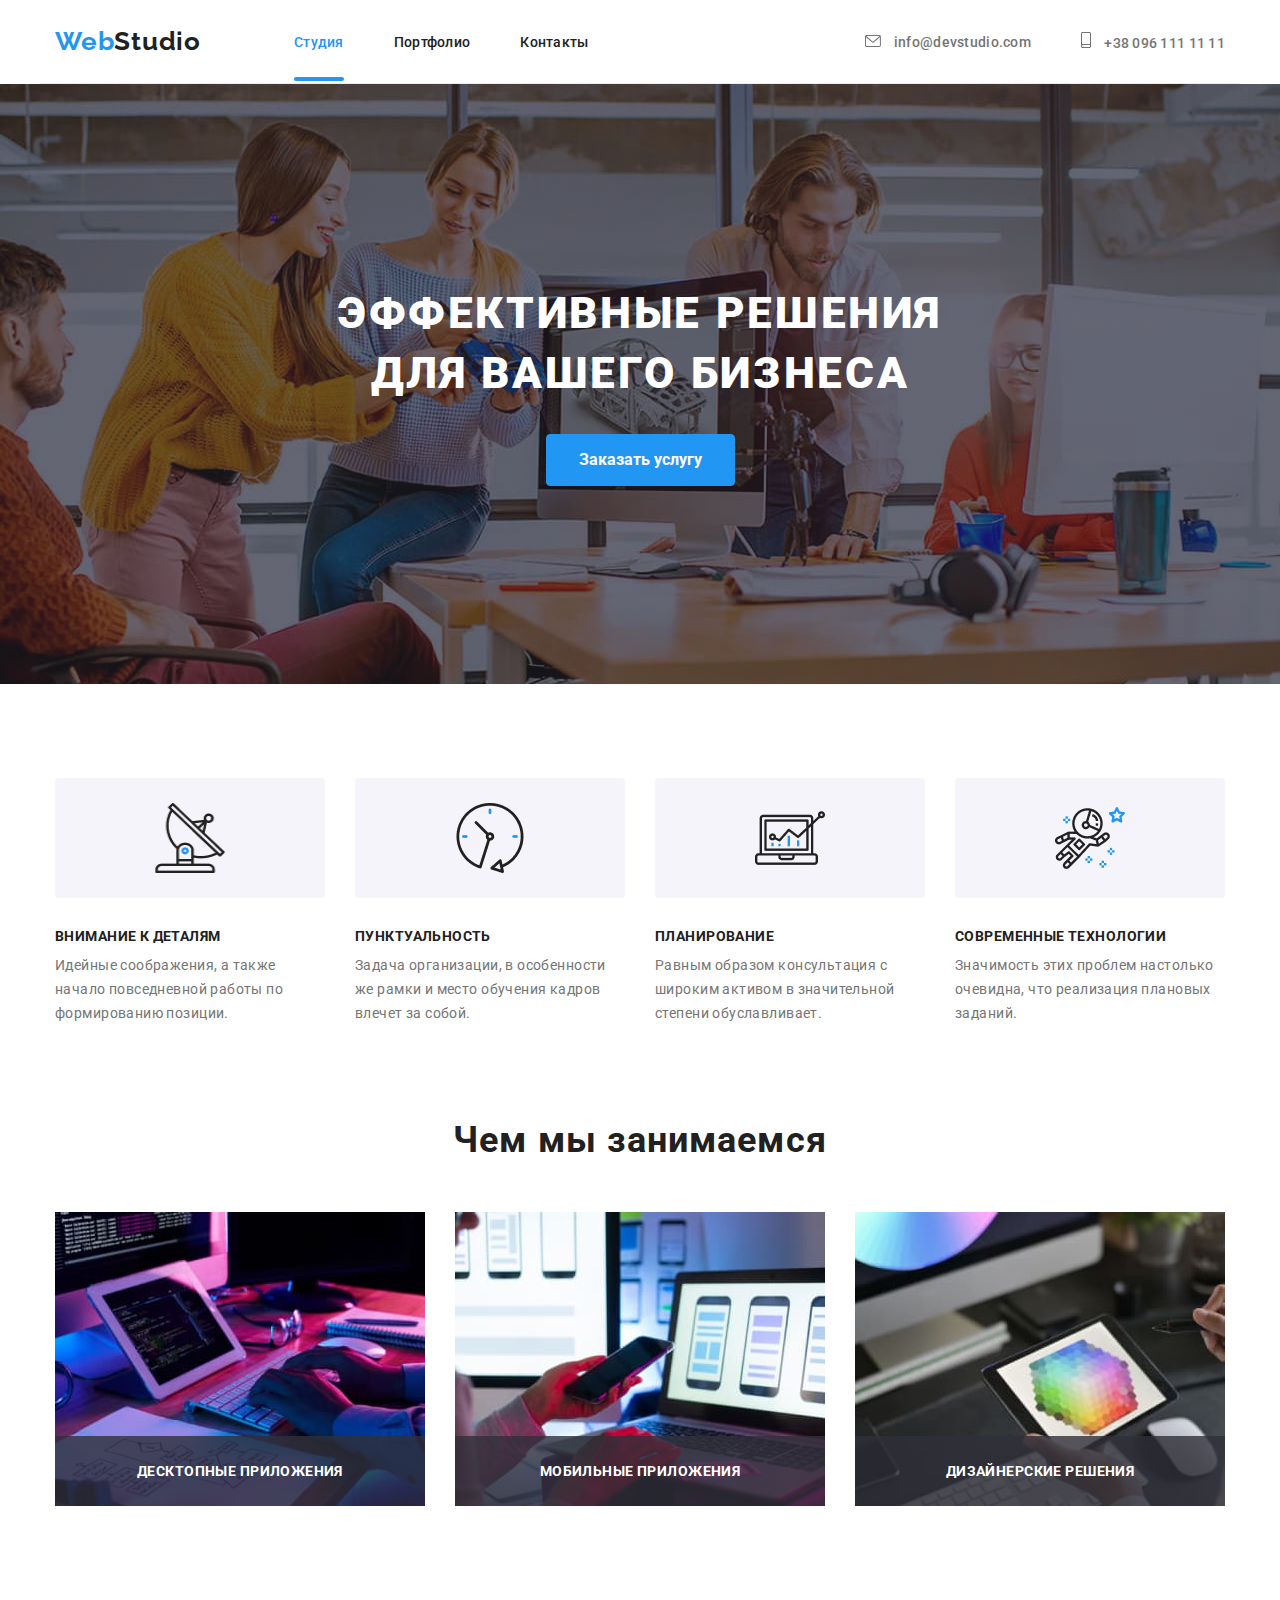
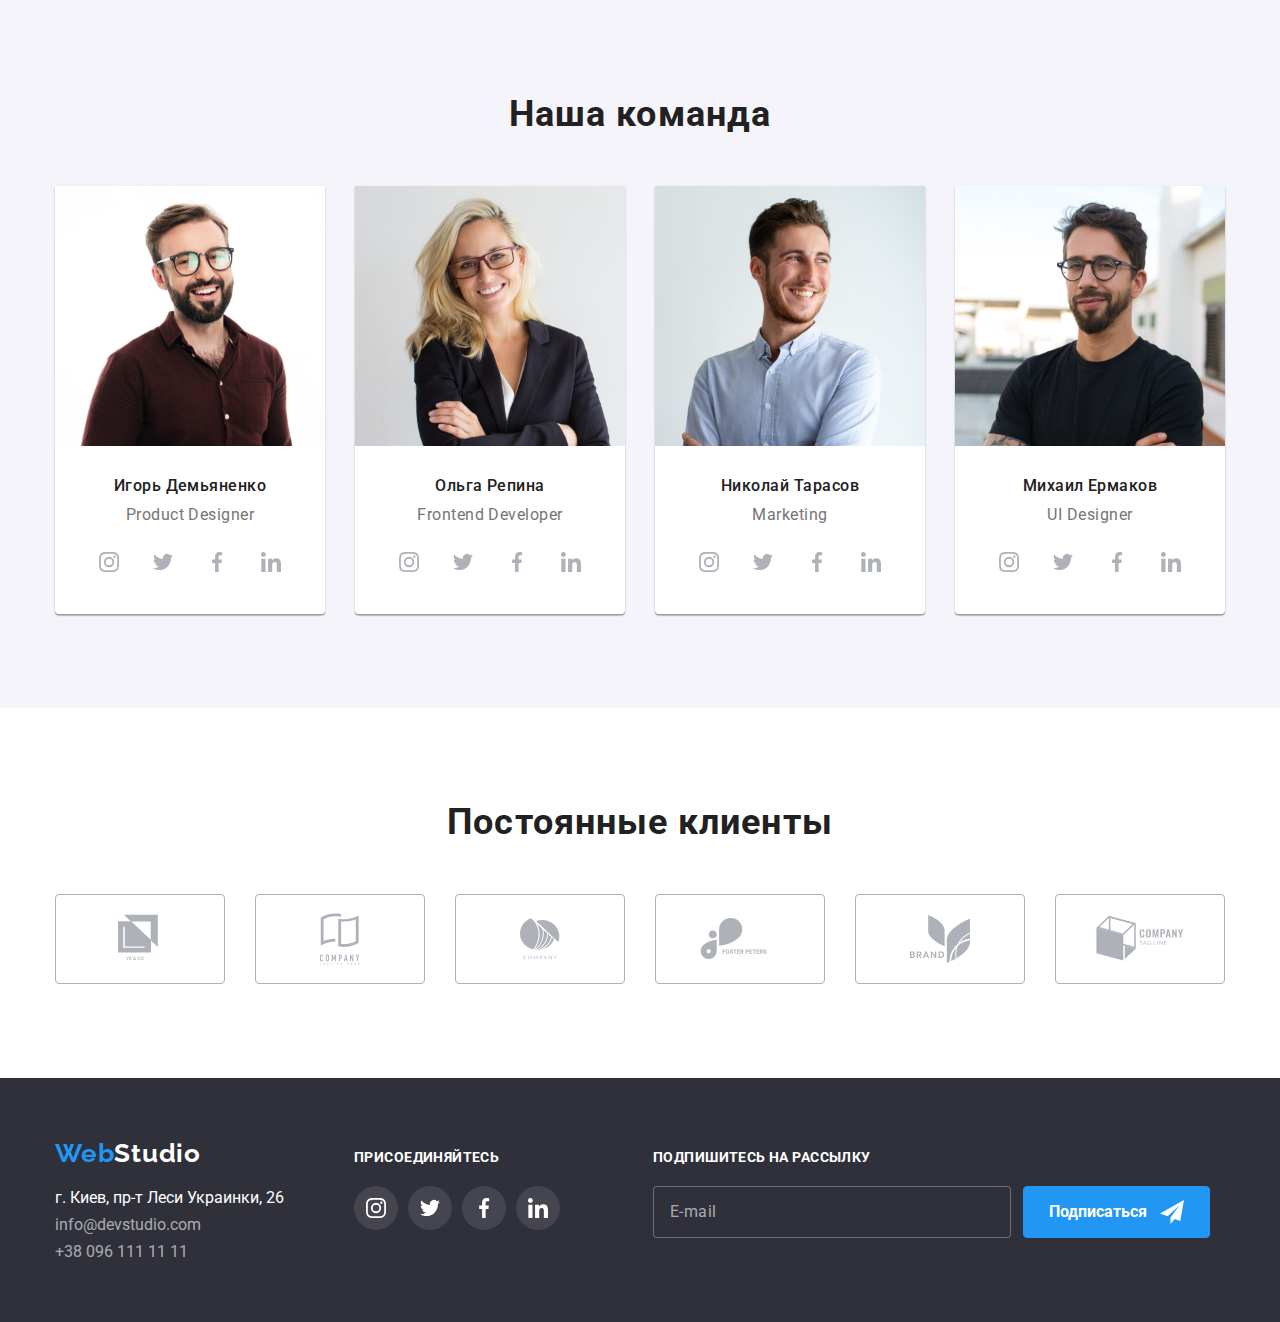
==== commit f657cbc6: "Sass for footer" ====
--- a/index.html
+++ b/index.html
@@ -560,7 +560,7 @@
         </div>
         <div class="join-us footer-wrap">
           <p class="join-us-text">присоединяйтесь</p>
-          <ul class="list social-list">
+          <ul class="social-list">
             <li class="social-item">
               <a
                 class="social-link"
@@ -616,10 +616,10 @@
           </ul>
         </div>
         <div class="footer-wrap subscribe">
-          <p class="subscribe-text">Подпишитесь на рассылку</p>
+          <p class="join-us-text">Подпишитесь на рассылку</p>
           <div class="subscribe-wrap">
             <input class="subscribe-input" type="email" placeholder="E-mail" />
-            <button class="button subscribe-btn" type="button">
+            <button class="subscribe-btn" type="button">
               Подписаться
               <svg class="icon-send" width="24" height="24">
                 <use href="./images/sprite.svg#icon-send"></use>
--- a/css/main.min.css
+++ b/css/main.min.css
@@ -1,2 +1,2 @@
-.navigation-link,.logo,.contacts-link,.customer-link,.social-link,.address,.footer-contact{text-decoration:none;transition:color 250ms cubic-bezier(0.4, 0, 0.2, 1)}.navigation,.contacts,.benefit__list,.work-list,.team-list,.customer-list,.social-list{padding:0;margin:0;list-style:none}.benefit-text,.profession{color:var(--primary-text-color)}.benefits h2{position:absolute !important;clip:rect(1px 1px 1px 1px);clip:rect(1px, 1px, 1px, 1px);padding:0 !important;border:0 !important;height:1px !important;width:1px !important;overflow:hidden}.hero-button,.form-button{display:inline-block;padding-top:10px;padding-bottom:10px;font-weight:700;font-size:16px;line-height:1.87;color:#fff;background-color:#2196f3;border:1px solid #2196f3;border-radius:4px;transition:background-color 250ms cubic-bezier(0.4, 0, 0.2, 1),color 250ms cubic-bezier(0.4, 0, 0.2, 1)}.benefit-text,.profession{color:#757575}.benefits,.team,.customers{padding-bottom:94px;padding-top:94px}.work-title,.team-title,.customer-title{margin-bottom:50px;font-weight:700;font-size:36px;line-height:1.166;text-align:center;letter-spacing:0.03em}.name-title,.profession{font-size:16px;line-height:1.1875;text-align:center;letter-spacing:0.03em}html{box-sizing:border-box}*,*::before,*::after{box-sizing:inherit}h1,h2,h3,h4,h5{margin-top:0}p{margin:0}img{display:block;max-width:100%;height:auto}body{font-family:"Roboto",sans-serif;color:#212121;background-color:#fff}.container{padding-right:15px;padding-left:15px;margin-right:auto;margin-left:auto;width:1200px}.header-wrap{display:flex;justify-content:center;align-items:center;border-bottom:1px solid #ececec}.main-nav{display:flex;justify-content:none;align-items:center}.navigation{display:flex;margin-left:93px}.navigation-item:not(:last-child){margin-right:50px}.navigation-link{position:relative;display:block;padding-top:32px;padding-bottom:32px;font-weight:500;font-size:14px;line-height:1.142;letter-spacing:0.02em;color:#212121}.navigation-link:hover,.navigation-link:focus{color:#2196f3}.navigation-link::after{position:absolute;bottom:0;left:0;content:"";display:block;width:100%;height:4px;background-color:#2196f3;border-radius:2px;transform:scale(0);transition:transform 250ms cubic-bezier(0.4, 0, 0.2, 1)}.navigation-link.current{color:#2196f3}.navigation-link:hover::after,.navigation-link.current::after{transform:scale(1)}.logo{font-family:"Raleway",sans-serif;font-weight:700;font-size:26px;line-height:1.192;letter-spacing:0.03em}.logo-color{color:#2196f3}.logo-header{color:#212121}.logo-footer{color:#fff;margin-bottom:20px}.contacts{display:flex;justify-content:none;align-items:center;margin-left:auto}.contacts-item+.contacts-item{margin-left:50px}.contacts-link{display:block;padding-top:32px;padding-bottom:32px;font-weight:500;font-size:14px;line-height:1.142;letter-spacing:0.02em;color:#757575}.contacts-link:hover,.contacts-link:focus{color:#2196f3}.contact-icon{margin-right:10px;fill:currentColor}.hero{height:600px;max-width:1600px;margin-right:auto;margin-left:auto;padding-top:200px;padding-bottom:200px;text-align:center;background-color:#2f303a;background-image:linear-gradient(to right, rgba(47,48,58,0.4), rgba(47,48,58,0.4)),url("../images/hero_optimazed.jpg");background-repeat:no-repeat;background-size:cover;background-position:center}.hero-title{width:696px;margin-right:auto;margin-left:auto;margin-bottom:30px;font-weight:900;font-size:44px;line-height:1.36;letter-spacing:0.06em;text-transform:uppercase;color:#fff}.hero-button{padding-right:32px;padding-left:32px;color:#fff}.hero-button:hover,.hero-button:focus{color:#2196f3;background-color:#fff}.benefits{padding-top:94px}.benefit__list{display:flex;flex-wrap:wrap}.benefit__list__item{width:calc((100% - 90px) / 4)}.benefit__list__item+.benefit__list__item{margin-left:30px}.benefit__list__item::before{display:block;height:120px;content:"";background-color:#f5f4fa;background-repeat:no-repeat;background-position:center;background-size:70px 70px;border-radius:4px}.benefit-title{margin-bottom:10px;margin-top:30px;font-weight:700;font-size:14px;line-height:1.142;letter-spacing:0.03em;text-transform:uppercase}.benefit-text{margin-bottom:0;font-size:14px;line-height:1.71;letter-spacing:0.03em}.icon-details::before{background-image:url("../images/antena.png")}.icon-in-time::before{background-image:url("../images/clock.png")}.icon-planning::before{background-image:url("../images/diagram.png")}.icon-technology::before{background-image:url("../images/astronaut.png")}.works{padding-bottom:94px}.work-list{display:flex}.work-item{display:inline-block;position:relative;z-index:1}.work-item:not(:nth-child(3n)){margin-right:30px}.work-description{position:absolute;z-index:2;left:0;bottom:0;display:flex;justify-content:center;align-items:center;height:70px;width:100%;font-weight:700;font-size:14px;line-height:1.142;letter-spacing:0.03em;text-transform:uppercase;color:#fff;background-color:rgba(47,48,58,0.8)}.team{background-color:#f5f4fa}.team-list{display:flex}.team-item{width:calc((100% - 90px) / 4);padding-bottom:30px;background-color:#fff;box-shadow:0px 1px 3px rgba(0,0,0,0.12),0px 1px 1px rgba(0,0,0,0.14),0px 2px 1px rgba(0,0,0,0.2);border-radius:0px 0px 4px 4px}.team-item:not(:last-child){margin-right:30px}.team-photo{margin-bottom:30px}.name-title{margin-bottom:10px;font-weight:500}.profession{margin-bottom:16px}.customer-list{display:flex;justify-content:center;align-items:upset}.customer-item:not(:last-child){margin-right:30px}.customer-link{display:flex;justify-content:center;align-items:center;width:170px;height:90px;border:1px solid #afb1b8;border-radius:4px;transition:border 250ms cubic-bezier(0.4, 0, 0.2, 1)}.customer-link:hover,.customer-link:focus{border:1px solid #2196f3}.customer-icon{transition:fill 250ms cubic-bezier(0.4, 0, 0.2, 1);fill:#afb1b8}.customer-link:hover .customer-icon,.customer-link:focus .customer-icon{fill:#2196f3}.backdrop{position:fixed;z-index:3;left:0;top:0;width:100%;height:100%;background-color:rgba(0,0,0,0.2);opacity:1;transition:opacity 250ms cubic-bezier(0.4, 0, 0.2, 1)}.backdrop.is-hidden{opacity:0;pointer-events:none}.modal{position:absolute;z-index:5;left:50%;top:50%;transform:translate(-50%, -50%) scale(1);min-width:528px;min-height:581px;padding:40px;background-color:#fff;box-shadow:0px 1px 3px rgba(0,0,0,0.12),0px 1px 1px rgba(0,0,0,0.14),0px 2px 1px rgba(0,0,0,0.2);border-radius:4px;transition:transform 250ms cubic-bezier(0.4, 0, 0.2, 1)}.backdrop.is-hidden .modal{transform:translate(-50%, -50%) scale(0.5)}.close-modal{position:absolute;right:8px;top:8px;width:30px;height:30px;display:flex;justify-content:center;align-items:center;background-color:#fff;border-radius:50%;border:1px solid rgba(0,0,0,0.1)}.close-modal:hover{background-color:#2196f3}.form-title{margin-bottom:12px;font-weight:700;font-size:20px;line-height:1.5;letter-spacing:0.03em;color:#212121}.recall-form{text-align:left}.form-field{position:relative;margin-bottom:10px}.form-field:nth-last-of-type(2){margin-bottom:20px}.form-label{display:inline-block;margin-bottom:4px;font-size:12px;line-height:1.16;letter-spacing:0.01em;color:#757575}.form-input{width:100%;padding:12px;padding-left:42px;transition:250ms cubic-bezier(0.4, 0, 0.2, 1);border:1px solid rgba(33,33,33,0.2);box-sizing:border-box;border-radius:4px}.form-input:focus,.form-input:hover{cursor:pointer;border:1px solid #2196f3}.form-input:focus{outline:1px auto #2196f3}.form-comment{width:100%;height:120px;transition:250ms cubic-bezier(0.4, 0, 0.2, 1);resize:none;padding:12px;border:1px solid rgba(33,33,33,0.2);box-sizing:border-box;border-radius:4px}.form-comment:focus,.form-comment:hover{cursor:pointer;border:1px solid #2196f3}.form-comment:focus{outline:1px auto #2196f3}.form-comment::placeholder{font-size:14px;line-height:1.14;letter-spacing:0.01em;color:rgba(117,117,117,0.5)}.input-icon{position:absolute;left:15px;top:35px}.form-input:focus ~ .input-icon,.form-input:hover ~ .input-icon{fill:#2196f3}.checkbox-label{display:inline-flex;align-items:center;font-size:14px;line-height:1.71;letter-spacing:0.03em;margin-bottom:30px;color:#757575}.checkbox-link{display:inline-block;margin-left:5px;color:#2196f3;transition:250ms cubic-bezier(0.4, 0, 0.2, 1)}.checkbox-link:hover,.checkbox-link:focus{color:#1b78c4}.custom-checkbox{appearance:none;position:absolute}.icon{display:inline-block;width:16px;height:15px;margin-right:5px;border:2px solid #2a2a2a;border-radius:4px;background-color:transparent;transition:250ms cubic-bezier(0.4, 0, 0.2, 1)}.custom-checkbox:checked+.icon{border-color:transparent;background-image:url("../images/icon_check.svg");background-size:contain;background-origin:border-box}.form-button{display:block;margin-left:auto;margin-right:auto;padding-right:54px;padding-left:54px;box-shadow:0px 4px 4px rgba(0,0,0,0.15)}.form-button:hover,.form-button:focus{background-color:#188ce8;cursor:pointer}.social-list{display:flex;justify-content:center;align-items:none}.social-item:not(:last-child){margin-right:10px}.social-link{display:flex;justify-content:center;align-items:center;width:44px;height:44px;border-radius:50%}.team .social-link{background-color:#fff;transition:background-color 250ms cubic-bezier(0.4, 0, 0.2, 1)}.join-us .social-link{background-color:rgba(255,255,255,0.1);transition:background-color 250ms cubic-bezier(0.4, 0, 0.2, 1)}.team .social-link:hover,.team .social-link:focus,.join-us .social-link:hover,.join-us .social-link:focus{background-color:#2196f3}.social-icon{fill:#afb1b8}.social-link:hover .social-icon,.social-link:focus .social-icon{fill:#fff}.join-us .social-icon{fill:#fff}.footer{padding-top:60px;padding-bottom:60px;background-color:#2f303a}.footer-flex{display:flex;justify-content:space-between;align-items:baseline}.footer-wrap{display:flex;flex-direction:column}.contact-wrap{margin-right:70px}.address{display:inline-block;margin-bottom:9px;font-style:normal;color:#fff}.address:hover,.address:focus{color:#2196f3}.footer-contact{color:rgba(255,255,255,0.6)}.footer-contact:not(:last-child){margin-bottom:9px}.footer-contact:hover,.footer-contact:focus{color:#2196f3}
+.navigation-link,.logo,.contacts-link,.customer-link,.social-link,.address,.footer-contact{text-decoration:none;transition:color 250ms cubic-bezier(0.4, 0, 0.2, 1)}.navigation,.contacts,.benefit__list,.work-list,.team-list,.customer-list,.social-list{padding:0;margin:0;list-style:none}.benefit-text,.profession{color:var(--primary-text-color)}.benefits h2{position:absolute !important;clip:rect(1px 1px 1px 1px);clip:rect(1px, 1px, 1px, 1px);padding:0 !important;border:0 !important;height:1px !important;width:1px !important;overflow:hidden}.hero-button,.form-button,.subscribe-btn{display:inline-block;padding-top:10px;padding-bottom:10px;font-weight:700;font-size:16px;line-height:1.87;color:#fff;background-color:#2196f3;border:1px solid #2196f3;border-radius:4px;transition:background-color 250ms cubic-bezier(0.4, 0, 0.2, 1),color 250ms cubic-bezier(0.4, 0, 0.2, 1)}.benefit-text,.profession{color:#757575}.benefits,.team,.customers{padding-bottom:94px;padding-top:94px}.work-title,.team-title,.customer-title{margin-bottom:50px;font-weight:700;font-size:36px;line-height:1.166;text-align:center;letter-spacing:0.03em}.name-title,.profession{font-size:16px;line-height:1.1875;text-align:center;letter-spacing:0.03em}html{box-sizing:border-box}*,*::before,*::after{box-sizing:inherit}h1,h2,h3,h4,h5{margin-top:0}p{margin:0}img{display:block;max-width:100%;height:auto}body{font-family:"Roboto",sans-serif;color:#212121;background-color:#fff}.container{padding-right:15px;padding-left:15px;margin-right:auto;margin-left:auto;width:1200px}.header-wrap{display:flex;justify-content:center;align-items:center;border-bottom:1px solid #ececec}.main-nav{display:flex;justify-content:none;align-items:center}.navigation{display:flex;margin-left:93px}.navigation-item:not(:last-child){margin-right:50px}.navigation-link{position:relative;display:block;padding-top:32px;padding-bottom:32px;font-weight:500;font-size:14px;line-height:1.142;letter-spacing:0.02em;color:#212121}.navigation-link:hover,.navigation-link:focus{color:#2196f3}.navigation-link::after{position:absolute;bottom:0;left:0;content:"";display:block;width:100%;height:4px;background-color:#2196f3;border-radius:2px;transform:scale(0);transition:transform 250ms cubic-bezier(0.4, 0, 0.2, 1)}.navigation-link.current{color:#2196f3}.navigation-link:hover::after,.navigation-link.current::after{transform:scale(1)}.logo{font-family:"Raleway",sans-serif;font-weight:700;font-size:26px;line-height:1.192;letter-spacing:0.03em}.logo-color{color:#2196f3}.logo-header{color:#212121}.logo-footer{color:#fff;margin-bottom:20px}.contacts{display:flex;justify-content:none;align-items:center;margin-left:auto}.contacts-item+.contacts-item{margin-left:50px}.contacts-link{display:block;padding-top:32px;padding-bottom:32px;font-weight:500;font-size:14px;line-height:1.142;letter-spacing:0.02em;color:#757575}.contacts-link:hover,.contacts-link:focus{color:#2196f3}.contact-icon{margin-right:10px;fill:currentColor}.hero{height:600px;max-width:1600px;margin-right:auto;margin-left:auto;padding-top:200px;padding-bottom:200px;text-align:center;background-color:#2f303a;background-image:linear-gradient(to right, rgba(47,48,58,0.4), rgba(47,48,58,0.4)),url("../images/hero_optimazed.jpg");background-repeat:no-repeat;background-size:cover;background-position:center}.hero-title{width:696px;margin-right:auto;margin-left:auto;margin-bottom:30px;font-weight:900;font-size:44px;line-height:1.36;letter-spacing:0.06em;text-transform:uppercase;color:#fff}.hero-button{padding-right:32px;padding-left:32px;color:#fff}.hero-button:hover,.hero-button:focus{color:#2196f3;background-color:#fff}.benefits{padding-top:94px}.benefit__list{display:flex;flex-wrap:wrap}.benefit__list__item{width:calc((100% - 90px) / 4)}.benefit__list__item+.benefit__list__item{margin-left:30px}.benefit__list__item::before{display:block;height:120px;content:"";background-color:#f5f4fa;background-repeat:no-repeat;background-position:center;background-size:70px 70px;border-radius:4px}.benefit-title{margin-bottom:10px;margin-top:30px;font-weight:700;font-size:14px;line-height:1.142;letter-spacing:0.03em;text-transform:uppercase}.benefit-text{margin-bottom:0;font-size:14px;line-height:1.71;letter-spacing:0.03em}.icon-details::before{background-image:url("../images/antena.png")}.icon-in-time::before{background-image:url("../images/clock.png")}.icon-planning::before{background-image:url("../images/diagram.png")}.icon-technology::before{background-image:url("../images/astronaut.png")}.works{padding-bottom:94px}.work-list{display:flex}.work-item{display:inline-block;position:relative;z-index:1}.work-item:not(:nth-child(3n)){margin-right:30px}.work-description{position:absolute;z-index:2;left:0;bottom:0;display:flex;justify-content:center;align-items:center;height:70px;width:100%;font-weight:700;font-size:14px;line-height:1.142;letter-spacing:0.03em;text-transform:uppercase;color:#fff;background-color:rgba(47,48,58,0.8)}.team{background-color:#f5f4fa}.team-list{display:flex}.team-item{width:calc((100% - 90px) / 4);padding-bottom:30px;background-color:#fff;box-shadow:0px 1px 3px rgba(0,0,0,0.12),0px 1px 1px rgba(0,0,0,0.14),0px 2px 1px rgba(0,0,0,0.2);border-radius:0px 0px 4px 4px}.team-item:not(:last-child){margin-right:30px}.team-photo{margin-bottom:30px}.name-title{margin-bottom:10px;font-weight:500}.profession{margin-bottom:16px}.customer-list{display:flex;justify-content:center;align-items:upset}.customer-item:not(:last-child){margin-right:30px}.customer-link{display:flex;justify-content:center;align-items:center;width:170px;height:90px;border:1px solid #afb1b8;border-radius:4px;transition:border 250ms cubic-bezier(0.4, 0, 0.2, 1)}.customer-link:hover,.customer-link:focus{border:1px solid #2196f3}.customer-icon{transition:fill 250ms cubic-bezier(0.4, 0, 0.2, 1);fill:#afb1b8}.customer-link:hover .customer-icon,.customer-link:focus .customer-icon{fill:#2196f3}.backdrop{position:fixed;z-index:3;left:0;top:0;width:100%;height:100%;background-color:rgba(0,0,0,0.2);opacity:1;transition:opacity 250ms cubic-bezier(0.4, 0, 0.2, 1)}.backdrop.is-hidden{opacity:0;pointer-events:none}.modal{position:absolute;z-index:5;left:50%;top:50%;transform:translate(-50%, -50%) scale(1);min-width:528px;min-height:581px;padding:40px;background-color:#fff;box-shadow:0px 1px 3px rgba(0,0,0,0.12),0px 1px 1px rgba(0,0,0,0.14),0px 2px 1px rgba(0,0,0,0.2);border-radius:4px;transition:transform 250ms cubic-bezier(0.4, 0, 0.2, 1)}.backdrop.is-hidden .modal{transform:translate(-50%, -50%) scale(0.5)}.close-modal{position:absolute;right:8px;top:8px;width:30px;height:30px;display:flex;justify-content:center;align-items:center;background-color:#fff;border-radius:50%;border:1px solid rgba(0,0,0,0.1)}.close-modal:hover{background-color:#2196f3}.form-title{margin-bottom:12px;font-weight:700;font-size:20px;line-height:1.5;letter-spacing:0.03em;color:#212121}.recall-form{text-align:left}.form-field{position:relative;margin-bottom:10px}.form-field:nth-last-of-type(2){margin-bottom:20px}.form-label{display:inline-block;margin-bottom:4px;font-size:12px;line-height:1.16;letter-spacing:0.01em;color:#757575}.form-input{width:100%;padding:12px;padding-left:42px;transition:250ms cubic-bezier(0.4, 0, 0.2, 1);border:1px solid rgba(33,33,33,0.2);box-sizing:border-box;border-radius:4px}.form-input:focus,.form-input:hover{cursor:pointer;border:1px solid #2196f3}.form-input:focus{outline:1px auto #2196f3}.form-comment{width:100%;height:120px;transition:250ms cubic-bezier(0.4, 0, 0.2, 1);resize:none;padding:12px;border:1px solid rgba(33,33,33,0.2);box-sizing:border-box;border-radius:4px}.form-comment:focus,.form-comment:hover{cursor:pointer;border:1px solid #2196f3}.form-comment:focus{outline:1px auto #2196f3}.form-comment::placeholder{font-size:14px;line-height:1.14;letter-spacing:0.01em;color:rgba(117,117,117,0.5)}.input-icon{position:absolute;left:15px;top:35px}.form-input:focus ~ .input-icon,.form-input:hover ~ .input-icon{fill:#2196f3}.checkbox-label{display:inline-flex;align-items:center;font-size:14px;line-height:1.71;letter-spacing:0.03em;margin-bottom:30px;color:#757575}.checkbox-link{display:inline-block;margin-left:5px;color:#2196f3;transition:250ms cubic-bezier(0.4, 0, 0.2, 1)}.checkbox-link:hover,.checkbox-link:focus{color:#1b78c4}.custom-checkbox{appearance:none;position:absolute}.icon{display:inline-block;width:16px;height:15px;margin-right:5px;border:2px solid #2a2a2a;border-radius:4px;background-color:transparent;transition:250ms cubic-bezier(0.4, 0, 0.2, 1)}.custom-checkbox:checked+.icon{border-color:transparent;background-image:url("../images/icon_check.svg");background-size:contain;background-origin:border-box}.form-button{display:block;margin-left:auto;margin-right:auto;padding-right:54px;padding-left:54px;box-shadow:0px 4px 4px rgba(0,0,0,0.15)}.form-button:hover,.form-button:focus{background-color:#188ce8;cursor:pointer}.social-list{display:flex;justify-content:center;align-items:none}.social-item:not(:last-child){margin-right:10px}.social-link{display:flex;justify-content:center;align-items:center;width:44px;height:44px;border-radius:50%}.team .social-link{background-color:#fff;transition:background-color 250ms cubic-bezier(0.4, 0, 0.2, 1)}.join-us .social-link{background-color:rgba(255,255,255,0.1);transition:background-color 250ms cubic-bezier(0.4, 0, 0.2, 1)}.team .social-link:hover,.team .social-link:focus,.join-us .social-link:hover,.join-us .social-link:focus{background-color:#2196f3}.social-icon{fill:#afb1b8}.social-link:hover .social-icon,.social-link:focus .social-icon{fill:#fff}.join-us .social-icon{fill:#fff}.footer{padding-top:60px;padding-bottom:60px;background-color:#2f303a}.footer-flex{display:flex;justify-content:space-between;align-items:baseline}.footer-wrap{display:flex;flex-direction:column}.contact-wrap{margin-right:70px}.address{display:inline-block;margin-bottom:9px;font-style:normal;color:#fff}.address:hover,.address:focus{color:#2196f3}.footer-contact{color:rgba(255,255,255,0.6)}.footer-contact:not(:last-child){margin-bottom:9px}.footer-contact:hover,.footer-contact:focus{color:#2196f3}.join-us{margin-right:93px}.join-us-text{margin-bottom:20px;font-weight:700;font-size:14px;line-height:1.14;letter-spacing:0.03em;text-transform:uppercase;color:#fff}.subscribe{margin-right:auto}.subscribe-wrap{display:flex}.subscribe-input{width:358px;padding:16px;color:#fff;background-color:transparent;border:1px solid rgba(255,255,255,0.3);border-radius:4px}.subscribe-input::placeholder{font-size:16px;line-height:1.25;letter-spacing:0.03em;color:rgba(255,255,255,0.6)}.subscribe-btn{position:relative;display:inline-block;margin-left:12px;padding-left:25px;padding-right:62px;transition:color 250ms cubic-bezier(0.4, 0, 0.2, 1);transition:background-color 250ms cubic-bezier(0.4, 0, 0.2, 1)}.subscribe-btn:hover,.subscribe-btn:focus{color:#2196f3;background-color:#fff}.icon-send{position:absolute;top:50%;right:25px;transform:translateY(-50%);fill:#fff;transition:fill 250ms cubic-bezier(0.4, 0, 0.2, 1)}.subscribe-btn:hover .icon-send,.subscribe-btn:focus .icon-send{fill:#2196f3}
 /*# sourceMappingURL=main.min.css.map */